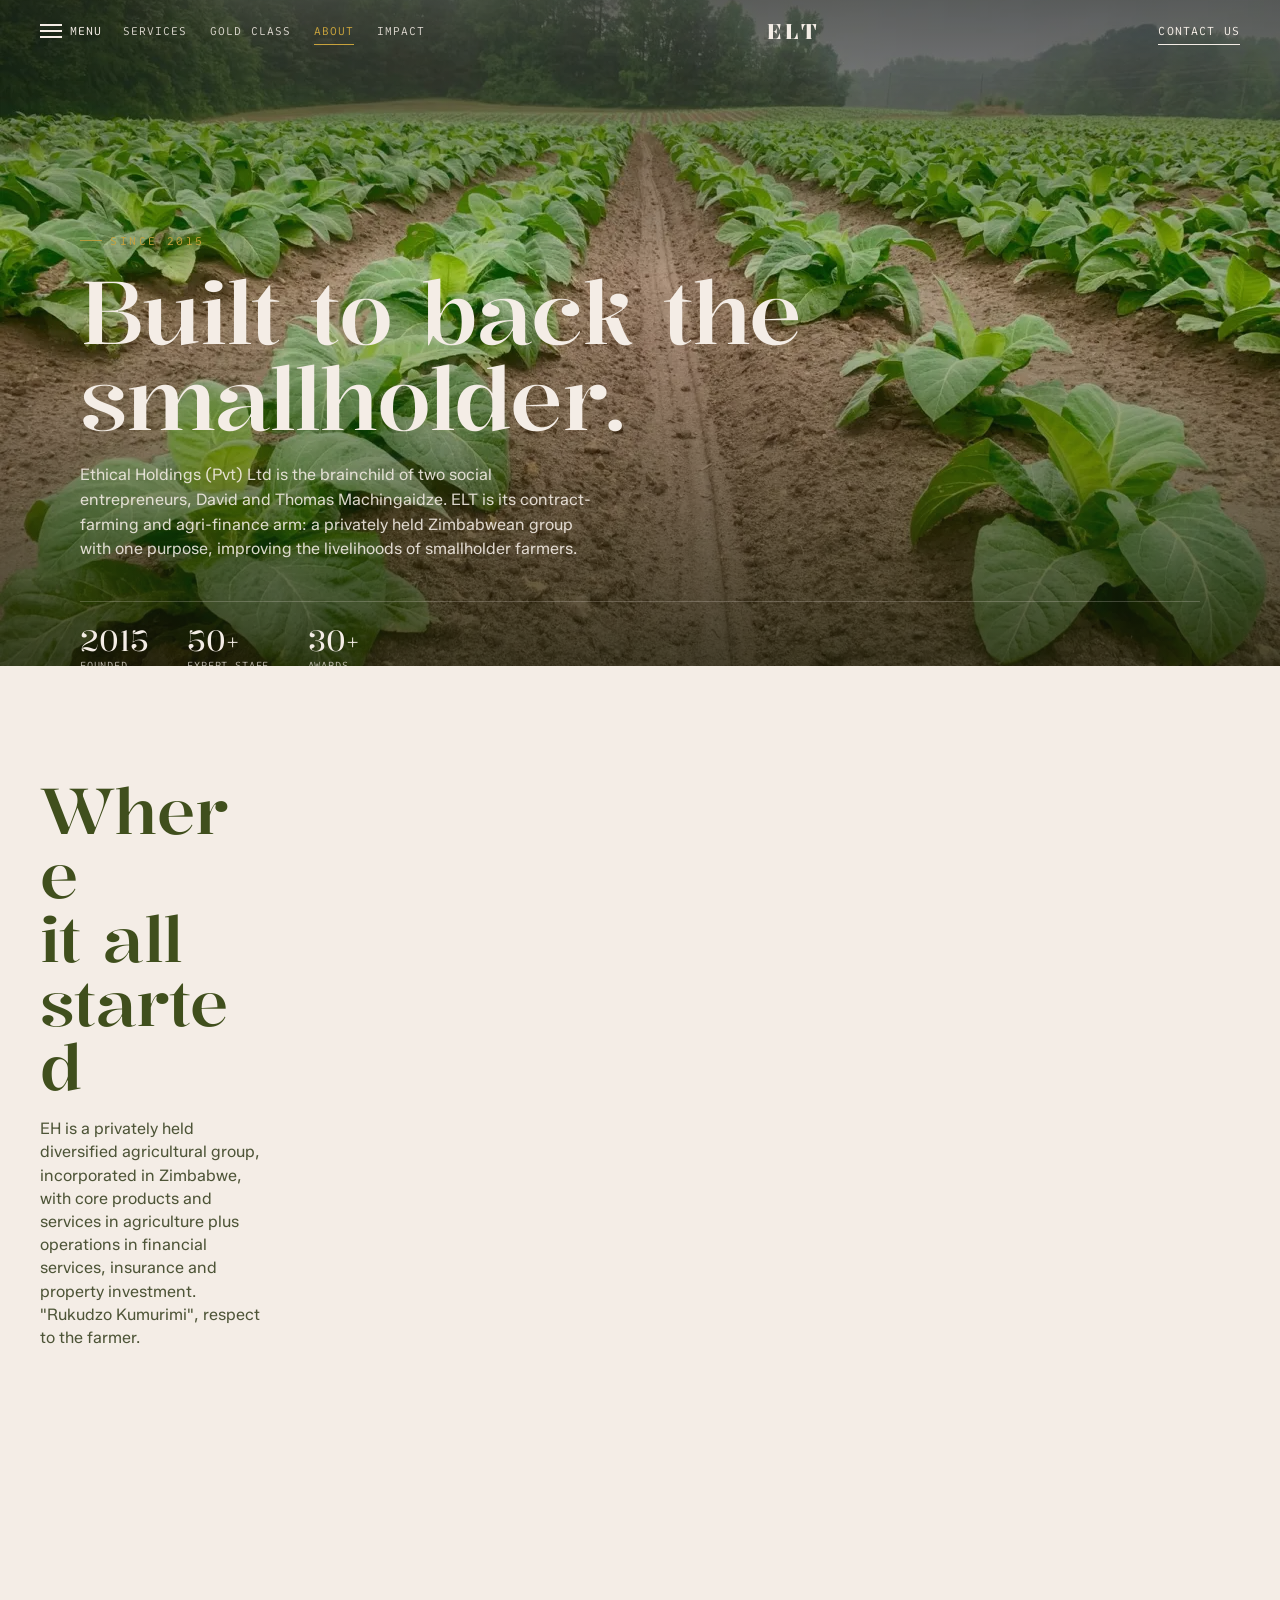
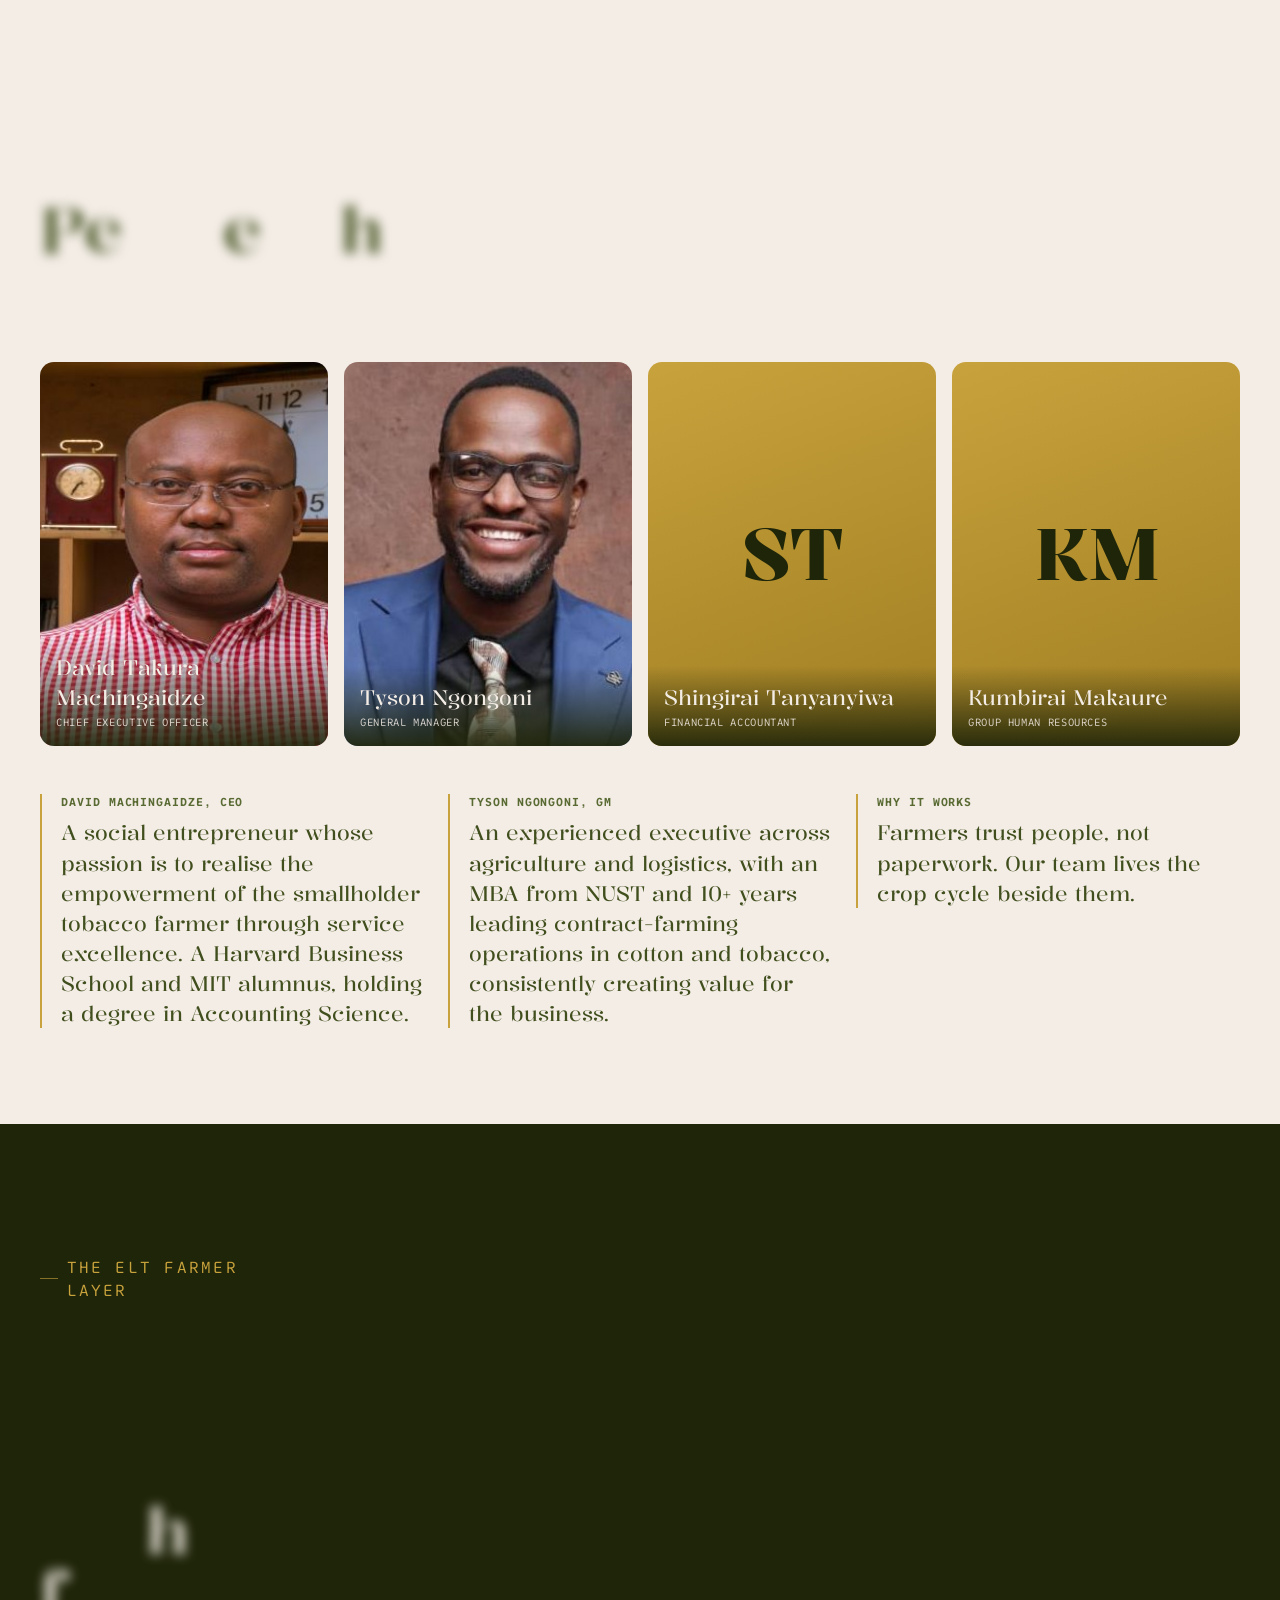
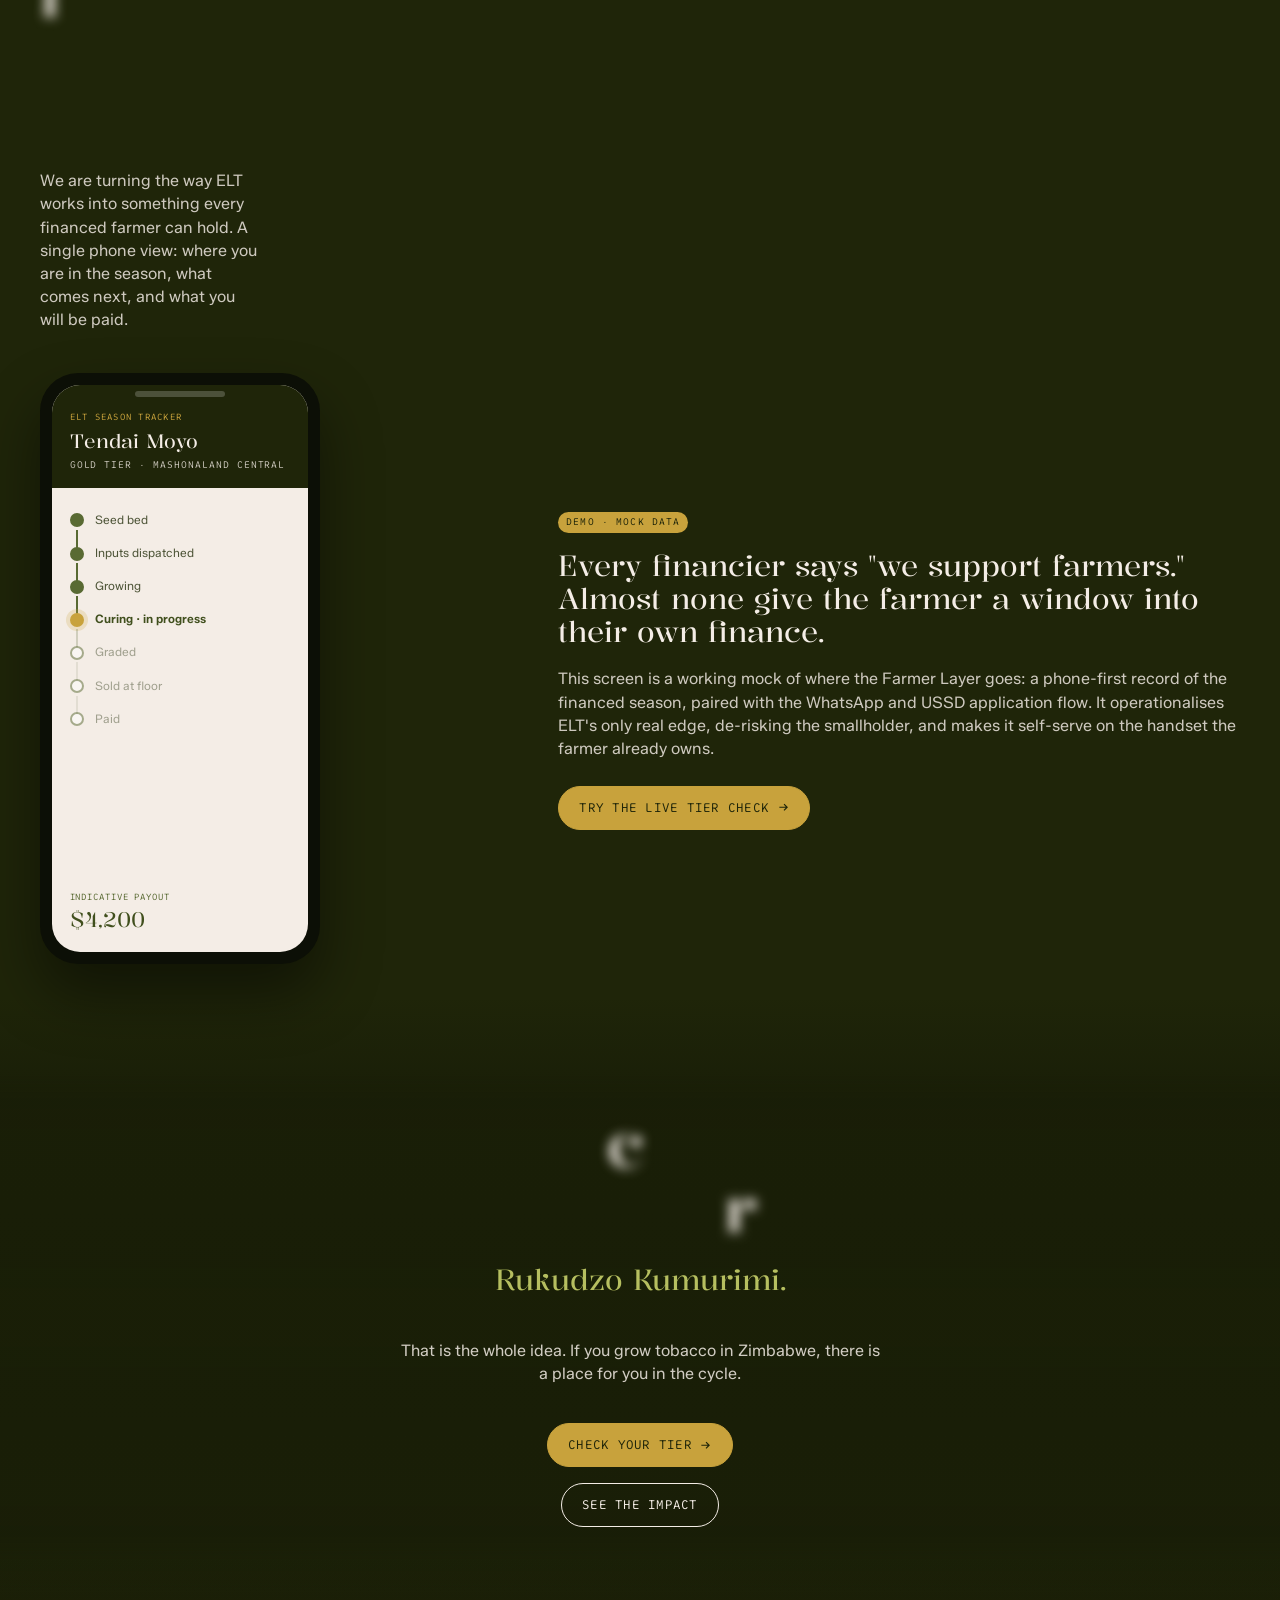
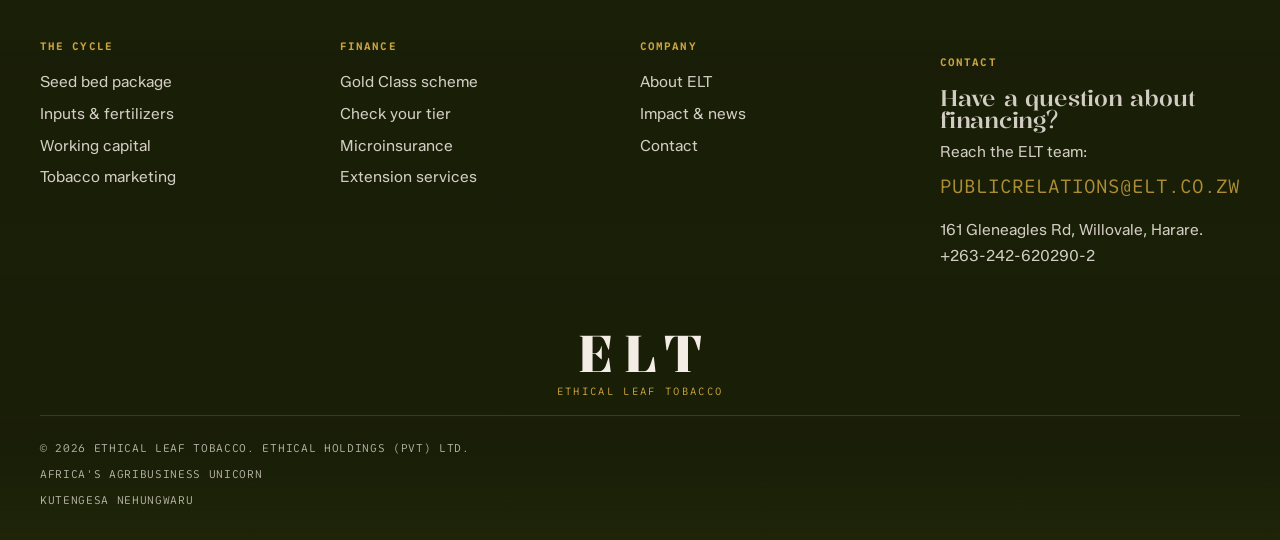
==== about.html @ e2b13eae "ELT site preview (multi-page, Gold Class calculator)" ====
<!DOCTYPE html>
<html lang="en" class="no-js inner-page">
<head>
<meta charset="utf-8">
<meta name="viewport" content="width=device-width, initial-scale=1, viewport-fit=cover">
<title>About | Ethical Leaf Tobacco</title>
<meta name="description" content="Ethical Holdings (Pvt) Ltd was founded in 2015 by David and Thomas Machingaidze to improve the livelihoods of smallholder tobacco farmers. Vision: Africa's agribusiness unicorn.">
<link rel="icon" href="assets/img/elt-favicon.png">
<link rel="preconnect" href="https://fonts.googleapis.com">
<link rel="preconnect" href="https://fonts.gstatic.com" crossorigin>
<link href="https://fonts.googleapis.com/css2?family=Kalnia:wght@300;400;500;600&family=Zalando+Sans:ital,wght@0,300;0,400;0,500;0,600;1,400&family=SUSE+Mono:wght@400;500;600&display=swap" rel="stylesheet">
<link rel="stylesheet" href="assets/lib/splide.min.css">
<link rel="stylesheet" href="styles.css?v=r12">
<script>document.documentElement.classList.remove('no-js');document.documentElement.classList.add('js');</script>
<meta property="og:type" content="website">
<meta property="og:title" content="About | Ethical Leaf Tobacco">
<meta property="og:description" content="Founded 2015 by David and Thomas Machingaidze to improve the livelihoods of smallholder tobacco farmers.">
<meta property="og:url" content="https://elt.co.zw/about.html">
<meta property="og:image" content="https://elt.co.zw/assets/img/hero.jpg">
<meta property="og:site_name" content="Ethical Leaf Tobacco">
<meta name="twitter:card" content="summary_large_image">
<link rel="canonical" href="https://elt.co.zw/about.html">
<script type="application/ld+json">
{"@context":"https://schema.org","@type":"Organization","name":"Ethical Leaf Tobacco","legalName":"Ethical Holdings (Pvt) Ltd","url":"https://elt.co.zw","foundingDate":"2015","slogan":"Kutengesa neHungwaru","description":"Agri-finance and contract farming that finances smallholder tobacco farmers across Zimbabwe from the seed bed to the auction floor.","address":{"@type":"PostalAddress","streetAddress":"161 Gleneagles Rd, Willovale","addressLocality":"Harare","addressCountry":"ZW"},"telephone":"+263-242-620290-2","email":"publicrelations@elt.co.zw","areaServed":"Zimbabwe"}
</script>
</head>
<body>

<div id="ground" aria-hidden="true">
  <div class="ground-fallback"></div>
  <canvas id="hero-gradient"></canvas>
</div>

<div id="preloader" aria-hidden="true">
  <div class="pl-layer l1"></div>
  <div class="pl-layer l2"></div>
  <div class="pl-layer l3"></div>
  <div class="pl-logo" id="pl-logo"></div>
  <div class="pl-bar" id="pl-bar"></div>
</div>

<header class="nav-wrap" id="nav">
  <div class="nav-left">
    <button class="menu-btn" id="menu-open" aria-label="Open menu">
      <span class="bars" aria-hidden="true"><span></span><span></span><span></span></span>
      <span class="text-14-caps">Menu</span>
    </button>
    <nav class="nav-links" aria-label="Primary">
      <a href="services.html">Services</a>
      <a href="gold-class.html">Gold Class</a>
      <a href="about.html">About</a>
      <a href="impact.html">Impact</a>
    </nav>
  </div>
  <a class="wordmark-nav" href="index.html" aria-label="Ethical Leaf Tobacco home">ELT</a>
  <div class="nav-right">
    <a class="contact-wrap" href="contact.html">
      <span class="text-14-caps">Contact us</span>
      <span class="underline"></span>
    </a>
  </div>
</header>

<main id="top">

<!-- HERO VARIANT: dawn field band -->
<section class="page-hero">
  <div class="ph-media">
    <picture>
      <source type="image/webp" srcset="assets/img/webp/field-dawn.webp">
      <img src="assets/img/field-dawn.jpg" alt="A Zimbabwean tobacco field at dawn" loading="eager" decoding="async">
    </picture>
  </div>
  <div class="wrap">
    <p class="ph-eyebrow">Since 2015</p>
    <h1 class="ph-title" text-split>Built to back the smallholder.</h1>
    <p class="ph-sub">Ethical Holdings (Pvt) Ltd is the brainchild of two social entrepreneurs, David and Thomas Machingaidze. ELT is its contract-farming and agri-finance arm: a privately held Zimbabwean group with one purpose, improving the livelihoods of smallholder farmers.</p>
    <div class="ph-rail">
      <div class="ri"><span class="v">2015</span><span class="l">founded</span></div>
      <div class="ri"><span class="v">50+</span><span class="l">expert staff</span></div>
      <div class="ri"><span class="v">30+</span><span class="l">awards</span></div>
    </div>
  </div>
</section>

<!-- VISION / MISSION / VALUES -->
<section class="band band-cream">
  <div class="wrap">
    <div class="band-head">
      <h2 class="display" text-split>Where it all started</h2>
      <p>EH is a privately held diversified agricultural group, incorporated in Zimbabwe, with core products and services in agriculture plus operations in financial services, insurance and property investment. "Rukudzo Kumurimi", respect to the farmer.</p>
    </div>
    <div class="vmv-grid">
      <div class="vmv-card green" data-reveal><h3>Vision</h3><p>To become Africa's agribusiness unicorn.</p></div>
      <div class="vmv-card" data-reveal><h3>Mission</h3><p>With passion, we improve the livelihoods of smallholder farmers.</p></div>
      <div class="vmv-card" data-reveal><h3>The Five E's</h3><div class="es"><span><b>E</b>xcellence</span><span><b>E</b>nterprise</span><span><b>E</b>mpathy</span><span><b>E</b>thical</span><span><b>E</b>ngagement</span></div></div>
    </div>
  </div>
</section>

<!-- TEAM (real, with bios; ST/KM as gold monograms) -->
<section id="s-team" class="band-cream">
  <div class="wrap">
    <h2 class="display" text-split>People who know the leaf</h2>
    <div class="team-grid">
      <div class="team-tile"><img src="assets/team/david.jpg" alt="David Takura Machingaidze"><div class="meta"><div class="nm">David Takura Machingaidze</div><div class="rl">Chief Executive Officer</div></div></div>
      <div class="team-tile"><img src="assets/team/tyson.jpg" alt="Tyson Ngongoni"><div class="meta"><div class="nm">Tyson Ngongoni</div><div class="rl">General Manager</div></div></div>
      <div class="team-tile"><span class="monogram">ST</span><div class="meta"><div class="nm">Shingirai Tanyanyiwa</div><div class="rl">Financial Accountant</div></div></div>
      <div class="team-tile"><span class="monogram">KM</span><div class="meta"><div class="nm">Kumbirai Makaure</div><div class="rl">Group Human Resources</div></div></div>
    </div>
    <div class="team-strip" style="margin-top:3rem">
      <div class="team-why" style="border-left-color:var(--gold)">
        <h4>David Machingaidze, CEO</h4>
        <p>A social entrepreneur whose passion is to realise the empowerment of the smallholder tobacco farmer through service excellence. A Harvard Business School and MIT alumnus, holding a degree in Accounting Science.</p>
      </div>
      <div class="team-why" style="border-left-color:var(--gold)">
        <h4>Tyson Ngongoni, GM</h4>
        <p>An experienced executive across agriculture and logistics, with an MBA from NUST and 10+ years leading contract-farming operations in cotton and tobacco, consistently creating value for the business.</p>
      </div>
      <div class="team-why">
        <h4>Why it works</h4>
        <p>Farmers trust people, not paperwork. Our team lives the crop cycle beside them.</p>
      </div>
    </div>
  </div>
</section>

<!-- THE FARMER LAYER (portal demo mock) -->
<section class="band band-ink">
  <div class="wrap">
    <div class="band-head">
      <p class="eyebrow" style="color:var(--gold)">The ELT Farmer Layer</p>
      <h2 class="display" text-split>The whole cycle, in the farmer's pocket</h2>
      <p>We are turning the way ELT works into something every financed farmer can hold. A single phone view: where you are in the season, what comes next, and what you will be paid.</p>
    </div>
    <div class="portal-demo">
      <div class="phone-frame" aria-hidden="false" role="img" aria-label="ELT season tracker demo: Tendai Moyo, Gold tier, currently at the curing stage, indicative payout $4,200">
        <div class="phone-screen">
          <div class="phone-top">
            <div class="pt-label">ELT Season Tracker</div>
            <div class="pt-name">Tendai Moyo</div>
            <div class="pt-tier">Gold tier &middot; Mashonaland Central</div>
          </div>
          <div class="phone-steps">
            <div class="pstep done"><span class="pdot"></span>Seed bed</div>
            <div class="pstep done"><span class="pdot"></span>Inputs dispatched</div>
            <div class="pstep done"><span class="pdot"></span>Growing</div>
            <div class="pstep now"><span class="pdot"></span>Curing &middot; in progress</div>
            <div class="pstep todo"><span class="pdot"></span>Graded</div>
            <div class="pstep todo"><span class="pdot"></span>Sold at floor</div>
            <div class="pstep todo"><span class="pdot"></span>Paid</div>
          </div>
          <div class="phone-foot">
            <div class="pf-pay">Indicative payout</div>
            <div class="pf-amt">$4,200</div>
          </div>
        </div>
      </div>
      <div class="portal-copy">
        <span class="demo-tag">Demo &middot; mock data</span>
        <p style="font-family:'Kalnia',serif;font-size:var(--t-32);line-height:1.15;color:var(--cream)">Every financier says "we support farmers." Almost none give the farmer a window into their own finance.</p>
        <p style="color:rgba(244,237,230,0.82);margin-top:1.2rem;font-size:var(--t-18)">This screen is a working mock of where the Farmer Layer goes: a phone-first record of the financed season, paired with the WhatsApp and USSD application flow. It operationalises ELT's only real edge, de-risking the smallholder, and makes it self-serve on the handset the farmer already owns.</p>
        <a class="btn btn-gold" href="gold-class.html#calc" style="margin-top:1.6rem"><span class="lbl">Try the live tier check</span>
          <svg class="arrow" viewBox="0 0 16 16" fill="none"><path d="M3 8h10M9 4l4 4-4 4" stroke="currentColor" stroke-width="1.5"/></svg>
        </a>
      </div>
    </div>
  </div>
</section>

<!-- CTA -->
<section id="s-cta" class="band-green">
  <div class="wrap cta-inner">
    <h2 class="display" text-split>Respect to the farmer</h2>
    <p class="cta-lead">Rukudzo Kumurimi.</p>
    <p>That is the whole idea. If you grow tobacco in Zimbabwe, there is a place for you in the cycle.</p>
    <div class="cta-buttons">
      <a class="btn btn-gold" href="gold-class.html#calc"><span class="lbl">Check your tier</span>
        <svg class="arrow" viewBox="0 0 16 16" fill="none"><path d="M3 8h10M9 4l4 4-4 4" stroke="currentColor" stroke-width="1.5"/></svg>
      </a>
      <a class="btn btn-transparent on-dark" href="impact.html"><span class="lbl">See the impact</span></a>
    </div>
  </div>
</section>

</main>

<footer id="s-footer">
  <div class="wrap">
    <div class="footer-cols">
      <div class="footer-col">
        <h5>The cycle</h5>
        <a href="services.html">Seed bed package</a>
        <a href="services.html">Inputs &amp; fertilizers</a>
        <a href="services.html">Working capital</a>
        <a href="services.html">Tobacco marketing</a>
      </div>
      <div class="footer-col">
        <h5>Finance</h5>
        <a href="gold-class.html">Gold Class scheme</a>
        <a href="gold-class.html#calc">Check your tier</a>
        <a href="services.html">Microinsurance</a>
        <a href="services.html">Extension services</a>
      </div>
      <div class="footer-col">
        <h5>Company</h5>
        <a href="about.html">About ELT</a>
        <a href="impact.html">Impact &amp; news</a>
        <a href="contact.html">Contact</a>
      </div>
      <div class="footer-col footer-contact">
        <h5>Contact</h5>
        <p class="fc-q display">Have a question about financing?</p>
        <p>Reach the ELT team:</p>
        <a class="fc-mail" href="mailto:publicrelations@elt.co.zw">PUBLICRELATIONS@ELT.CO.ZW</a>
        <p class="footer-address">161 Gleneagles Rd, Willovale, Harare.<br>+263-242-620290-2</p>
      </div>
    </div>
    <div class="footer-brand">
      <span class="footer-wordmark">
        <span class="fw-mark">ELT</span>
        <span class="fw-name">Ethical Leaf Tobacco</span>
      </span>
    </div>
    <div class="footer-bottom">
      <span>&copy; 2026 Ethical Leaf Tobacco. Ethical Holdings (Pvt) Ltd.</span>
      <span>Africa's agribusiness unicorn</span>
      <span>kutengesa neHungwaru</span>
    </div>
  </div>
</footer>
<nav class="menu-side-bar" id="menu-side-bar" aria-hidden="true">
  <div class="menu-top">
    <a class="wordmark-nav" href="index.html" aria-label="Ethical Leaf Tobacco home">ELT</a>
    <button class="menu-close" id="menu-close"><span>Close</span><span aria-hidden="true">&times;</span></button>
  </div>
  <div class="menu-nav">
    <div class="menu-group">
      <a class="mg-head mg-link" href="services.html">Services <span class="mg-plus mg-arrow" aria-hidden="true">&rarr;</span></a>
    </div>
    <div class="menu-group">
      <a class="mg-head mg-link" href="gold-class.html">Gold Class <span class="mg-plus mg-arrow" aria-hidden="true">&rarr;</span></a>
    </div>
    <div class="menu-group">
      <a class="mg-head mg-link" href="about.html">About <span class="mg-plus mg-arrow" aria-hidden="true">&rarr;</span></a>
    </div>
    <div class="menu-group">
      <a class="mg-head mg-link" href="impact.html">Impact <span class="mg-plus mg-arrow" aria-hidden="true">&rarr;</span></a>
    </div>
    <div class="menu-group">
      <a class="mg-head mg-link" href="contact.html">Contact <span class="mg-plus mg-arrow" aria-hidden="true">&rarr;</span></a>
    </div>
  </div>
  <div class="menu-foot">
    <span class="tagline">kutengesa neHungwaru</span>
    <button class="btn btn-gold" data-apply style="align-self:flex-start"><span class="lbl">partner with us</span></button>
  </div>
</nav>
<div class="apply-form" id="apply-form" aria-hidden="true">
  <div class="apply-panel" data-lenis-prevent>
    <div class="apply-top">
      <div>
        <h3>Apply for ELT Farmer Financing, 2027 Season</h3>
        <p class="apply-intro">Financing for smallholder tobacco growers across Zimbabwe.</p>
      </div>
      <button class="apply-close" id="apply-close" aria-label="Close form">&times;</button>
    </div>
    <form id="elt-form" novalidate>
      <div class="field"><label>Full name</label><input type="text" name="fullname" required></div>
      <div class="field"><label>Farm name</label><input type="text" name="farmname"></div>
      <div class="field"><label>Your phone</label><input type="tel" name="phone" required></div>
      <div class="field"><label>Farm location</label><input type="text" name="location"></div>
      <div class="field"><label>Region</label>
        <select name="region">
          <option>Mashonaland Central</option><option>Mashonaland West</option><option>Mashonaland East</option>
          <option>Manicaland</option><option>Midlands</option><option>Masvingo</option>
          <option>Matabeleland North</option><option>Matabeleland South</option>
          <option>Karoi</option><option>Hurungwe</option><option>Bindura</option><option>Marondera</option><option>Other</option>
        </select>
      </div>
      <div class="field"><label>Tobacco type</label>
        <select name="type"><option>Flue-cured Virginia</option><option>Oriental</option><option>Dark fire-cured</option><option>Mixed / other</option></select>
      </div>
      <div class="field"><label>Grower profile</label>
        <select name="profile"><option>First-season grower</option><option>Commercial estate</option><option>Other</option></select>
      </div>
      <div class="field-row">
        <div class="field"><label>Hectares</label><input type="number" name="hectares" min="0" step="0.5"></div>
        <div class="field"><label>Units</label><select name="units"><option>hectares</option><option>acres</option></select></div>
      </div>
      <div class="field"><label>Timing</label>
        <select name="timing"><option>Spring 2026</option><option>Summer 2026</option><option>Fall 2026</option><option>Winter 2027</option><option>Already growing</option><option>Other timing</option></select>
      </div>
      <div class="field"><label>Current financing arrangement</label>
        <select name="financing"><option>Self-financed</option><option>Contract grower</option><option>Bank / microfinance loan</option><option>Family / informal lending</option><option>No financing in place</option><option>First season</option><option>Other</option></select>
      </div>
      <p class="apply-disclaimer">Submitting this form does not guarantee financing. We review each application to balance regional capacity and grower readiness.</p>
      <button type="submit" class="btn btn-solid apply-submit"><span class="lbl">Submit application</span></button>
      <div class="apply-msg success" id="apply-success">Thank you, your application is in. Our team will be in touch soon.</div>
      <div class="apply-msg error" id="apply-error">Oops, something went wrong while submitting the form.</div>
    </form>
  </div>
</div>

<script src="assets/lib/gsap.min.js"></script>
<script src="assets/lib/ScrollTrigger.min.js"></script>
<script src="assets/lib/SplitText.min.js"></script>
<script src="assets/lib/splide.min.js"></script>
<script src="app.js?v=r12"></script>

</body>
</html>
---- styles.css ----
/* ===================================================================
   ELT - Ethical Leaf Tobacco
   Seed to Auction promo page. Clean-slate build.
   Mobile-first (375px base), desktop is the enhancement.
   =================================================================== */

/* ---------- Tokens ---------- */
:root {
  /* surfaces */
  --cream: #F4EDE6;
  --cream-2: #FFFBF7;
  --cream-3: #FFFEFD;
  --beige: #EDE3D6;

  /* green ink */
  --ink: #404F1D;       /* header DARK state, primary ink */
  --ink-deep: #1F2509;  /* deepest */
  --ink-soft: #4E5538;

  /* leaf/field greens */
  --leaf-1: #7C914C;
  --leaf-2: #7A835F;
  --leaf-3: #596A33;
  --leaf-4: #636F3D;
  --leaf-5: #89964A;
  --leaf-6: #4C5B20;

  /* accent gold */
  --gold: #C8A23C;
  --gold-bright: #FFBC03;

  /* trail gradient (already ELT green) */
  --trail-a: rgb(212,222,114);
  --trail-b: rgb(136,158,57);
  --trail-c: rgb(49,61,26);

  --nav-light: #F4EDE6;
  --nav-dark: #404F1D;

  --maxw: 1440px;
  --gutter: 1.25rem;

  --ease-out: cubic-bezier(0.22, 1, 0.36, 1);

  /* fluid type scale (em-based lifted, capped fluid for mobile-first) */
  --t-160: clamp(3.1rem, 13vw, 7em);
  --t-120: clamp(2.6rem, 10vw, 5.5em);
  --t-90:  clamp(2.2rem, 8vw, 4em);
  --t-71:  clamp(2rem, 7vw, 4em);
  --t-60:  clamp(1.7rem, 6vw, 3em);
  --t-48:  clamp(1.5rem, 5vw, 2.4em);
  --t-45:  clamp(1.35rem, 4.5vw, 1.9em);
  --t-32:  clamp(1.25rem, 3.6vw, 1.8em);
  --t-24:  clamp(1.1rem, 2.6vw, 1.4em);
  --t-22:  clamp(1.05rem, 2.3vw, 1.3em);
  --t-20:  clamp(1rem, 2vw, 1.2em);
  --t-18:  clamp(0.92rem, 1.4vw, 1em);
  --t-16:  clamp(0.9rem, 1.2vw, 1rem);
}

* { box-sizing: border-box; margin: 0; padding: 0; }

/* html + body are transparent so the fixed #ground (z-index:0, first in body)
   shows through the transparent green sections. A deep-ink base on html means
   that if the ground ever fails to paint, green bands fall back to ink, never
   to a flat cream. Cream sections paint their own cream over the ground. */
/* overflow-x: clip (NOT hidden) on html+body. hidden promotes body to a scroll
   container which breaks anchor jumps + scrollIntoView + sticky pinning;
   clip trims the horizontal overflow without that side effect (fixes.json). */
html { -webkit-text-size-adjust: 100%; background: var(--ink-deep); overflow-x: clip; scroll-behavior: smooth; scroll-padding-top: 4.5rem; }

body {
  font-family: "Zalando Sans", "Aeonik", system-ui, -apple-system, sans-serif;
  background: transparent;
  color: var(--ink);
  line-height: 1.45;
  font-size: 16px;
  overflow-x: clip;
  -webkit-font-smoothing: antialiased;
}

/* scroll lock while a modal (menu / apply form) is open */
html.scroll-locked { overflow: hidden; }

img { display: block; max-width: 100%; }
a { color: inherit; text-decoration: none; }
button { font: inherit; cursor: pointer; border: none; background: none; color: inherit; }
ul { list-style: none; }

.display { font-family: "Kalnia", "Aeonik", Georgia, serif; font-weight: 500; line-height: 1.0; letter-spacing: -0.01em; }
.mono { font-family: "SUSE Mono", "SF Mono", ui-monospace, monospace; }

.wrap { width: 100%; max-width: var(--maxw); margin: 0 auto; padding: 0 var(--gutter); }

.caps { text-transform: uppercase; letter-spacing: 0.08em; font-size: var(--t-16); }
.eyebrow {
  font-family: "SUSE Mono", monospace;
  text-transform: uppercase;
  letter-spacing: 0.14em;
  font-size: 0.72rem;
  color: var(--leaf-3);
  display: inline-flex;
  align-items: center;
  gap: 0.55em;
}
.eyebrow::before {
  content: "";
  width: 1.4em; height: 1px; background: currentColor; opacity: 0.6;
}

/* ---------- FOUC guard + reveal failsafe ----------
   Content is VISIBLE AT REST. The [data-reveal] elements get a gentle
   transform-only enhancement that is removed when JS reveals them.
   If JS never runs, a CSS fallback (and .no-js) keeps everything visible. */
[text-split] { will-change: opacity; }

/* ============================================================
   PRELOADER
   ============================================================ */
#preloader {
  position: fixed; inset: 0; z-index: 9999;
  display: grid; place-items: center;
  background: var(--ink-deep);
  transition: opacity 0.7s var(--ease-out);
}
#preloader .pl-layer {
  position: absolute; inset: 0;
  background: var(--ink);
  transform-origin: top;
}
#preloader .pl-layer.l2 { background: var(--leaf-6); }
#preloader .pl-layer.l3 { background: var(--leaf-3); }
#preloader .pl-logo {
  position: relative; z-index: 2;
  width: min(62vw, 320px);
  display: grid; place-items: center;
}
#preloader .pl-logo svg, #preloader .pl-logo img { width: 100%; height: auto; }
/* ELT text wordmark in the preloader (no image, no scrim) */
#preloader .pl-wordmark { display: inline-flex; flex-direction: column; align-items: center; gap: 0.5rem; }
#preloader .pl-wordmark .plw-mark { font-family: "Kalnia", serif; font-weight: 600; font-size: clamp(2.6rem, 11vw, 4.2rem); letter-spacing: 0.22em; color: var(--cream); line-height: 1; padding-left: 0.22em; }
#preloader .pl-wordmark .plw-name { font-family: "SUSE Mono", monospace; text-transform: uppercase; letter-spacing: 0.26em; font-size: 0.7rem; color: var(--gold); }
#preloader .pl-bar {
  position: absolute; left: 0; bottom: 0; height: 2px; width: 0%;
  background: var(--gold); z-index: 3;
}
#preloader.is-done {
  opacity: 0; pointer-events: none;
}

/* ============================================================
   NAV
   ============================================================ */
.nav-wrap {
  position: fixed; top: 0; left: 0; right: 0; z-index: 900;
  display: flex; align-items: center; justify-content: space-between;
  padding: 1rem var(--gutter);
  color: var(--nav-light);
  transition: color 0.4s var(--ease-out);
  mix-blend-mode: normal;
}
.nav-left { display: flex; align-items: center; gap: 0.85rem; }
.menu-btn {
  display: inline-flex; align-items: center; gap: 0.5rem;
  font-family: "SUSE Mono", monospace;
  text-transform: uppercase; letter-spacing: 0.1em; font-size: 0.72rem;
}
.menu-btn .bars { display: inline-flex; flex-direction: column; gap: 4px; }
.menu-btn .bars span { width: 22px; height: 2px; background: currentColor; transition: transform .3s var(--ease-out), opacity .3s; }
/* Brand mark in the nav + menu = a clean ELT TEXT wordmark (no image, no
   shadow). The supplied logo file is a wrong-brand placeholder ("EH / Ethics,
   Impact, Excellence"), so until a real ELT logo lands we set the wordmark in
   type. It inherits the nav colour-flip (cream on dark, ink on light). */
.wordmark-nav {
  position: relative; display: inline-flex; align-items: center; color: inherit;
  font-family: "Kalnia", serif; font-weight: 600; font-size: 1.32rem;
  letter-spacing: 0.16em; padding-left: 0.16em;
}
.nav-right { display: flex; align-items: center; gap: 1rem; }
.contact-wrap { position: relative; }
.contact-wrap .text-14-caps { font-family: "SUSE Mono", monospace; text-transform: uppercase; letter-spacing: 0.1em; font-size: 0.72rem; }
.contact-wrap .underline { display: block; height: 1px; background: currentColor; margin-top: 3px; transform: scaleX(1); transform-origin: left; }

/* ============================================================
   BUTTONS
   ============================================================ */
.btn {
  display: inline-flex; align-items: center; gap: 0.6em;
  font-family: "SUSE Mono", monospace;
  text-transform: uppercase; letter-spacing: 0.1em; font-size: 0.78rem;
  padding: 0.95em 1.6em; border-radius: 999px;
  transition: background .35s var(--ease-out), color .35s var(--ease-out), border-color .35s;
  border: 1px solid currentColor;
}
.btn .arrow { width: 1em; height: 1em; transition: transform .35s var(--ease-out); }
.btn:hover .arrow { transform: translateX(3px); }
.btn-solid { background: var(--ink); color: var(--cream); border-color: var(--ink); }
.btn-solid:hover { background: var(--leaf-6); border-color: var(--leaf-6); }
.btn-gold { background: var(--gold); color: var(--ink-deep); border-color: var(--gold); }
.btn-gold:hover { background: var(--gold-bright); border-color: var(--gold-bright); }
.btn-transparent { background: transparent; color: currentColor; }
.btn-transparent:hover { background: currentColor; }
.btn-transparent:hover .lbl { color: var(--cream); }
.btn-transparent.on-dark:hover .lbl { color: var(--ink); }

/* ============================================================
   SECTION SHELL
   ============================================================ */
section { position: relative; }
.section-pad { padding: 5rem 0; }
.section-pad-lg { padding: 7rem 0; }

/* ============================================================
   SECTION-TO-SECTION OVERLAP (motion.md #7)
   Real z-layer + negative-margin overlap: each banded section slides UP and
   OVER the one before it, so the page reads as one continuous scroll instead
   of stacked blocks. No gradient seams, no extra progress thread; the overlap
   itself is the hinge. The dark scrub-canvas capsule is the signature pull-up.
   Each overlapping section carries its own solid band colour so the slide-over
   reads cleanly. Mobile-safe: small pull values, no pinning side effects.
   ============================================================ */
#s-texts-animation { z-index: 2; margin-top: -3.5rem; }
.capsule          { z-index: 3; margin-top: -4.5rem; }
.value-section    { z-index: 4; margin-top: -3rem; }
#s-numbers        { z-index: 5; margin-top: -3rem; }
#s-carbon         { z-index: 6; margin-top: -3.5rem; }
#animated-line    { z-index: 7; margin-top: -3.5rem; }
#s-trials         { z-index: 8; margin-top: -3.5rem; }
.plant-canvas     { z-index: 9; margin-top: -3.5rem; }
#s-team           { z-index: 10; margin-top: -3.5rem; }
#s-products       { z-index: 11; margin-top: -3.5rem; }
#s-cta            { z-index: 12; margin-top: -3.5rem; }
#s-footer         { z-index: 13; margin-top: -3.5rem; }
/* each band stays opaque to its own colour so the slide-over reads cleanly */
#s-texts-animation, .capsule, .value-section, #s-numbers, #s-carbon,
#animated-line, #s-trials, .plant-canvas, #s-team, #s-products, #s-cta, #s-footer { isolation: isolate; }
@media (min-width: 768px) {
  #s-texts-animation { margin-top: -5rem; }
  .capsule { margin-top: -7rem; }
  .value-section, #s-numbers, #s-carbon, #animated-line, #s-trials,
  .plant-canvas, #s-team, #s-products, #s-cta, #s-footer { margin-top: -5rem; }
}

/* ============================================================
   1. HERO + trail (wrap-around composition)
   Mobile-first: a clean stacked order (eyebrow, title, leaf, sub,
   desc, CTA). Desktop wraps the copy into the corners around a
   floating cured-leaf focal piece dead-center.
   ============================================================ */
/* ============================================================
   CONTINUOUS ANIMATED GREEN GROUND (one fixed layer behind everything)
   ============================================================ */
#ground {
  position: fixed; inset: 0; z-index: 0; pointer-events: none;
  overflow: hidden;
}
/* page content rides ABOVE the ground; cream sections cover it, green sections
   are transparent and reveal it. */
#preloader, main, footer, .menu-side-bar, .apply-form { position: relative; z-index: 1; }
/* nav stays FIXED (the later relative rule above must not capture it, or the
   header drops into flow and scrolls away). */
.nav-wrap { position: fixed; z-index: 900; }
#preloader { z-index: 9999; }
.menu-side-bar { z-index: 1000; }
.apply-form { z-index: 1100; }
/* static fallback ground: warm gold -> deep-green wash, used until/if the
   shader paints (or when WebGL2 is unavailable / reduced motion). It stays
   visible under the live canvas so there is never a flat black flash. */
#ground .ground-fallback {
  position: absolute; inset: 0;
  background:
    radial-gradient(120% 80% at 28% 14%, rgba(200,162,60,0.34) 0%, transparent 50%),
    radial-gradient(120% 90% at 82% 62%, rgba(124,145,76,0.32) 0%, transparent 55%),
    linear-gradient(165deg, #2c360f 0%, var(--ink-deep) 62%, #181d06 100%);
}
/* the animated gradient ground; fades in once the shader is live */
#hero-gradient {
  position: absolute; inset: 0; display: block;
  width: 100%; height: 100%; pointer-events: none;
  opacity: 0; transition: opacity 0.9s var(--ease-out);
}
#hero-gradient.is-live { opacity: 1; }

/* The hero is STICKY-PINNED at the top (height = exactly one viewport, z-index
   below the next section). It holds in place while the opaque cream section
   below rises up and DEALS OVER it from the bottom edge, the way the reference
   hands the hero off. app.js hides it once it is fully covered so it never
   bleeds through the transparent green bands further down. */
#trail-section {
  position: sticky; top: 0;
  height: 100svh;
  z-index: 1;
  display: flex; flex-direction: column;
  background: transparent;   /* the fixed #ground shows through */
  color: var(--cream);
  overflow: hidden;
  transition: opacity 0.25s linear;
}
#trail-section.is-covered { opacity: 0; visibility: hidden; }
/* scrim so the floating leaf and corner text stay legible over the live ground.
   Sits above the gradient, below the composition. */
#trail-section::after {
  content: ""; position: absolute; inset: 0; z-index: 1; pointer-events: none;
  background:
    radial-gradient(125% 85% at 50% 44%, rgba(31,37,9,0.04) 0%, rgba(31,37,9,0.50) 62%, rgba(20,24,6,0.82) 100%),
    linear-gradient(180deg, rgba(20,24,6,0.55) 0%, rgba(31,37,9,0.12) 36%, rgba(20,24,6,0.78) 100%);
}
#trail-canvas {
  position: absolute; inset: 0; z-index: 2; pointer-events: none;
  display: none; /* desktop-only, enabled by JS */
}

/* ---- shared text styles ---- */
/* hero brand mark: a clean mono eyebrow (no image, no shadow). Replaces the
   wrong-brand EH placeholder; sits above the headline. */
.hero-eyebrow {
  font-family: "SUSE Mono", monospace; text-transform: uppercase;
  letter-spacing: 0.26em; font-size: 0.72rem;
  color: var(--gold); margin-bottom: 1.4rem;
  display: inline-flex; align-items: center; gap: 0.7em;
}
.hero-eyebrow::before {
  content: ""; width: 2em; height: 1px; background: var(--gold); opacity: 0.8;
}
.hero-title {
  font-family: "Kalnia", serif; font-weight: 500;
  font-size: var(--t-120); line-height: 0.92; letter-spacing: -0.02em;
}
.hero-kicker {
  font-family: "SUSE Mono", monospace; text-transform: uppercase;
  letter-spacing: 0.12em; font-size: 0.72rem; line-height: 1.7;
  color: var(--cream); opacity: 0.72;
}
.hero-sub {
  font-family: "Kalnia", serif; font-weight: 300;
  font-size: var(--t-24); line-height: 1.18; color: var(--cream); opacity: 0.95;
}
.hero-desc {
  font-size: var(--t-16); line-height: 1.6; color: var(--cream); opacity: 0.76;
  max-width: 42ch; margin-top: 0.9rem;
}
.hero-shona {
  font-family: "SUSE Mono", monospace; text-transform: uppercase;
  letter-spacing: 0.1em; font-size: 0.68rem; color: var(--gold);
  line-height: 1.6;
}
.hero-shona span { display: block; color: var(--cream); opacity: 0.55; letter-spacing: 0.14em; }
.divider-hero-line { width: 100%; height: 1px; background: rgba(244,237,230,0.18); }

/* ---- MOBILE stacked layout (base) ---- */
.hero-comp {
  position: relative; z-index: 3;
  display: flex; flex-direction: column;
  padding: 6.5rem var(--gutter) 3.5rem;
  min-height: 100svh;
}
.hero-top { order: 1; }
.hero-top-right { display: none; }      /* kicker hidden on mobile to keep it clean */
.hero-comp .divider-hero-line { order: 3; margin: 1.6rem 0 1.4rem; }
.hero-bottom-left { order: 4; }
.hero-bottom-right { order: 5; margin-top: 1.6rem; display: flex; flex-direction: column; gap: 1.1rem; align-items: flex-start; }

/* the cured golden leaf is GROUNDED on the bottom edge of the hero (stem flush
   to the base), rising up the centre. Absolute + out of flow so the corner copy
   reads above it; a warm glow seats it on the animated ground. Mobile base. */
.hero-leaf {
  position: absolute; left: 50%; bottom: 0; transform: translateX(-50%);
  z-index: 2; pointer-events: none;
  width: min(62vw, 260px); height: min(39svh, 340px);
  display: grid; place-items: end center;
}
.hero-leaf-glow {
  position: absolute; inset: -6% -24% -8%;
  background: radial-gradient(56% 58% at 50% 62%, rgba(255,198,84,0.46), rgba(200,162,60,0.18) 50%, transparent 74%);
  filter: blur(14px); z-index: 0;
}
.hero-leaf-frame {
  position: relative; z-index: 1; width: 100%; height: 100%;
  display: grid; place-items: end center;
}
.hero-leaf-frame img {
  width: 100%; height: 100%; object-fit: contain; object-position: bottom center;
  filter: drop-shadow(0 28px 40px rgba(0,0,0,0.55)) drop-shadow(0 0 34px rgba(255,198,84,0.30));
}

.hero-bottom-text {
  position: absolute; left: 0; right: 0; bottom: 1.1rem; z-index: 3;
  text-align: center;
  font-family: "SUSE Mono", monospace; text-transform: uppercase;
  letter-spacing: 0.14em; font-size: 0.6rem; opacity: 0.55;
  padding: 0 var(--gutter);
}

/* ============================================================
   2. TEXTS-ANIMATION (problem)
   ============================================================ */
/* opaque cream + at least one viewport tall, content centred, so it fully
   covers the pinned hero as it deals over it (the cover-reveal handoff). */
#s-texts-animation { background: var(--cream); color: var(--ink); padding: 6rem 0; min-height: 100svh; display: flex; align-items: center; }
.texts-animation { max-width: 24ch; }
.texts-animation .line { font-family: "Kalnia", serif; font-size: var(--t-60); line-height: 1.04; font-weight: 400; }
.texts-animation .line + .line { margin-top: 0.15em; }
.texts-animation .line.muted { color: var(--leaf-2); }
.transition-line { height: 1px; background: var(--ink); opacity: 0.18; margin: 2.4rem 0; transform-origin: left; transform: scaleX(0.3); transition: transform 1s var(--ease-out), opacity .6s; }
.transition-line.active { transform: scaleX(1); opacity: 0.4; }
.texts-body { max-width: 52ch; margin-top: 2rem; font-size: var(--t-18); color: var(--ink-soft); }
.texts-stat { margin-top: 2.2rem; font-family: "SUSE Mono", monospace; color: var(--leaf-3); text-transform: uppercase; letter-spacing: 0.06em; font-size: var(--t-16); }
.texts-question { margin-top: 3rem; font-family: "Kalnia", serif; font-size: var(--t-32); color: var(--ink); max-width: 24ch; }

/* ============================================================
   3. CAPSULE / scroll-canvas
   ============================================================ */
/* tall scroll-scrub track: the sticky inner pins full-viewport while the scroll
   drives the farmer-field frame sequence. Edges fade to transparent so it
   dissolves into the neighbouring shader-ground bands (B07). */
.capsule { position: relative; height: 250vh; background: linear-gradient(180deg, transparent 0%, var(--ink-deep) 5%, var(--ink-deep) 95%, transparent 100%); }
.capsule .sticky {
  position: sticky; top: 0; height: 100svh; overflow: hidden;
  display: grid; place-items: center;
}
#scroll-canvas {
  position: absolute; inset: 0; width: 100%; height: 100%; z-index: 0;
  opacity: 0; transition: opacity 0.6s var(--ease-out);
}
.capsule .sticky::after {
  content: ""; position: absolute; inset: 0; z-index: 1;
  background: linear-gradient(180deg, rgba(31,37,9,0.5) 0%, rgba(31,37,9,0.1) 35%, rgba(31,37,9,0.75) 100%);
  pointer-events: none;
}
.capsule .fallback-frame { position: absolute; inset: 0; z-index: 0; background-size: cover; background-position: center; }
/* VEO atmospheric clip slot (wired for next round; covers the still when live) */
.capsule .meet-video { position: absolute; inset: 0; z-index: 0; width: 100%; height: 100%; object-fit: cover; opacity: 0; transition: opacity 0.8s var(--ease-out); }
.capsule .meet-video.is-live { opacity: 1; }
.capsule-content { position: relative; z-index: 2; color: var(--cream); text-align: center; max-width: 40ch; padding: 0 var(--gutter); }
.capsule-content .eyebrow { color: var(--trail-a); justify-content: center; }
.capsule-content h2 { font-family: "Kalnia", serif; font-size: var(--t-90); line-height: 1.0; margin: 1rem 0; }
.capsule-content p { font-size: var(--t-18); opacity: 0.85; margin-bottom: 1.8rem; }
/* GREEN BANDS: transparent so the one fixed animated ground shows through as a
   continuous living surface. A soft ink scrim keeps copy legible over it. */
.value-section, #s-numbers, #animated-line, #s-cta, #s-footer { background: transparent; }
/* scrims fade to transparent at top+bottom so two overlapping sections never
   stack into a doubled-dark band (B08); the legible core stays ~0.5 in the
   middle where the content sits. */
.value-section::before, #s-numbers::before, #animated-line::before, #s-cta::before, #s-footer::before {
  content: ""; position: absolute; inset: 0; z-index: 0; pointer-events: none;
  background: linear-gradient(180deg, rgba(20,24,6,0) 0%, rgba(20,24,6,0.52) 16%, rgba(20,24,6,0.48) 50%, rgba(20,24,6,0.52) 84%, rgba(20,24,6,0) 100%);
}
.value-section > .wrap, #s-numbers > .wrap, #animated-line > .wrap,
#s-cta > .wrap, #s-footer > .wrap { position: relative; z-index: 1; }

.value-section { color: var(--cream); padding: 5rem 0 6rem; position: relative; }
.value-eyebrow { color: var(--gold); margin-bottom: 1.8rem; }
/* Feature Flipper (catalog #113): image-led value panels. Mobile = stacked and
   fully open. Desktop = horizontal accordion; click a panel to expand it
   (flex-grow tween, 0.8s), siblings collapse and hide their description, which
   fades in (1s spring) on the active panel. The structural tween and the
   content reveal run in parallel and land at different moments. */
.flipper { display: flex; flex-direction: column; gap: 0.8rem; width: 100%; }
.flip-card {
  position: relative; overflow: hidden; border-radius: 18px; cursor: pointer;
  min-height: 104px; padding: 1.25rem;
  display: flex; flex-direction: column; justify-content: space-between;
  color: var(--cream);
  transition: min-height .55s var(--ease-out);
}
/* mobile: tap a panel to expand it (others collapse) — a vertical accordion */
.flip-card.is-active { min-height: 282px; }
.flip-card .fc-img {
  position: absolute; inset: 0; z-index: 0;
  background-image: var(--img); background-size: cover; background-position: center;
  filter: brightness(0.7);
  transition: filter .8s cubic-bezier(0.44,0,0.56,1), transform .8s cubic-bezier(0.44,0,0.56,1);
}
.flip-card .fc-dim {
  position: absolute; inset: 0; z-index: 1; pointer-events: none;
  background: linear-gradient(180deg, rgba(20,24,6,0.12) 0%, rgba(20,24,6,0.80) 100%);
}
.flip-card .fc-top { position: relative; z-index: 2; display: flex; align-items: center; justify-content: space-between; }
.fc-tag {
  display: inline-flex; align-items: center; gap: 0.5em;
  padding: 0.5em 0.85em; border-radius: 999px;
  backdrop-filter: blur(6px); -webkit-backdrop-filter: blur(6px);
  background: rgba(255,255,255,0.15); border: 1px solid rgba(255,255,255,0.22);
  font-family: "SUSE Mono", monospace; text-transform: uppercase; letter-spacing: 0.1em; font-size: 0.64rem;
  color: var(--cream); white-space: nowrap;
}
.fc-tag svg { width: 15px; height: 15px; flex: none; }
.fc-btn {
  display: grid; place-items: center; width: 38px; height: 38px; border-radius: 999px;
  backdrop-filter: blur(6px); -webkit-backdrop-filter: blur(6px);
  background: rgba(255,255,255,0.15); border: 1px solid rgba(255,255,255,0.22);
  color: var(--cream); flex: none; transition: border-radius .5s var(--ease-out), background .3s;
}
.fc-btn:hover { background: rgba(255,255,255,0.28); border-radius: 12px; }
.fc-arrow { width: 14px; height: 14px; transition: transform .8s cubic-bezier(0.34,1.26,0.64,1); }
.flip-card.is-active .fc-arrow { transform: rotate(90deg); }
.fc-text { position: relative; z-index: 2; }
.fc-stage { font-family: "SUSE Mono", monospace; font-size: 0.62rem; letter-spacing: 0.18em; color: var(--gold); text-transform: uppercase; display: block; margin-bottom: 0.5rem; }
.flip-card:not(.is-active) .fc-stage { display: none; }
.fc-title { font-family: "Kalnia", serif; font-weight: 500; font-size: 1.5rem; line-height: 1.06; color: var(--cream); margin: 0; }
.flip-card:not(.is-active) .fc-title { font-size: 1.3rem; }
.fc-desc { font-size: 0.92rem; line-height: 1.5; color: rgba(244,237,230,0.86); max-width: 42ch; margin: 0; max-height: 0; opacity: 0; overflow: hidden; transition: max-height .55s var(--ease-out), opacity .45s; }
.flip-card.is-active .fc-desc { max-height: 150px; opacity: 1; margin-top: 0.7rem; }

@media (min-width: 768px) {
  .flipper { flex-direction: row; gap: 0.85rem; height: 460px; align-items: stretch; }
  .flip-card {
    flex: 1 1 0; min-width: 0; min-height: 0; height: 100%; border-radius: 24px; padding: 1.9rem;
    transition: flex-grow .8s cubic-bezier(0.44,0,0.56,1);
  }
  .flip-card.is-active { flex-grow: 2.6; min-height: 0; }
  .flip-card.is-active .fc-img { filter: brightness(0.82); }
  /* desktop: height is driven by flex; desc reveals via opacity, not height clip */
  .flip-card .fc-desc { max-height: none; overflow: visible; opacity: 0; margin-top: 0.7rem; transition: opacity 1s cubic-bezier(0.34,1.26,0.64,1); }
  .flip-card.is-active .fc-desc { max-height: none; opacity: 1; }
}

/* ============================================================
   4. NUMBERS
   ============================================================ */
#s-numbers { color: var(--cream); padding: 6rem 0; position: relative; }
.numbers-lead { font-family: "Kalnia", serif; font-size: var(--t-120); line-height: 0.95; }
.numbers-lead small { font-size: 0.42em; vertical-align: top; }
.numbers-sub { font-size: var(--t-20); opacity: 0.82; max-width: 30ch; margin-top: 0.8rem; }
.numbers-tag { font-family: "SUSE Mono", monospace; text-transform: uppercase; letter-spacing: 0.08em; color: var(--gold); margin-top: 2rem; font-size: var(--t-16); }
.numbers-grid { display: grid; grid-template-columns: repeat(2, 1fr); gap: 1.2rem 1rem; margin-top: 3rem; border-top: 1px solid rgba(244,237,230,0.2); padding-top: 2rem; }
.numbers-grid .stat .v { font-family: "Kalnia", serif; font-size: var(--t-60); line-height: 1; }
.numbers-grid .stat .l { font-family: "SUSE Mono", monospace; font-size: 0.7rem; text-transform: uppercase; letter-spacing: 0.06em; opacity: 0.7; margin-top: 0.4rem; }
.numbers-foot { margin-top: 2.4rem; font-size: 0.8rem; opacity: 0.55; max-width: 56ch; }

/* ============================================================
   5. CARBON-COST (curing quality)
   ============================================================ */
#s-carbon { background: var(--cream); color: var(--ink); padding: 6rem 0; }
.carbon-grid { display: grid; gap: 2rem; }
.carbon-text h2 { font-family: "Kalnia", serif; font-size: var(--t-71); line-height: 1.0; }
.carbon-text p { font-size: var(--t-18); color: var(--ink-soft); margin: 1.5rem 0 2rem; max-width: 50ch; }
.carbon-media { position: relative; border-radius: 16px; overflow: hidden; aspect-ratio: 4/3; }
.carbon-media img { width: 100%; height: 100%; object-fit: cover; }

/* ============================================================
   6. ANIMATED-LINE (handoff)
   ============================================================ */
#animated-line { color: var(--cream); padding: 7rem 0; overflow: hidden; position: relative; }
.animated-headline { font-family: "Kalnia", serif; font-size: var(--t-90); line-height: 1.0; max-width: 18ch; }
.animated-points { display: grid; gap: 1.6rem; margin-top: 3rem; }
.animated-point { border-top: 1px solid rgba(244,237,230,0.22); padding-top: 1.1rem; }
.animated-point h4 { font-family: "Kalnia", serif; font-size: var(--t-24); font-weight: 500; }
.animated-point p { font-size: var(--t-16); opacity: 0.78; margin-top: 0.5rem; max-width: 46ch; }
.animated-point .pn { font-family: "SUSE Mono", monospace; font-size: 0.7rem; color: var(--gold); letter-spacing: 0.1em; }

/* ============================================================
   7. FIELD-TRIALS (regions map)
   ============================================================ */
#s-trials { background: var(--cream-2); color: var(--ink); padding: 6rem 0; }
.trials-head h2 { font-family: "Kalnia", serif; font-size: var(--t-71); line-height: 1.0; max-width: 16ch; }
.trials-head p { font-size: var(--t-18); color: var(--ink-soft); margin-top: 1.2rem; max-width: 52ch; }
.map-wrap { position: relative; margin-top: 2.5rem; border-radius: 16px; overflow: hidden; background: #e7ddcd; }
.map-wrap svg { width: 100%; height: auto; display: block; }
.region-pin {
  position: absolute; transform: translate(-50%, -50%);
  display: flex; flex-direction: column; align-items: center; cursor: pointer;
  z-index: 2;
}
.region-pin .dot { width: 12px; height: 12px; border-radius: 50%; background: var(--leaf-3); border: 2px solid var(--cream); box-shadow: 0 0 0 0 rgba(89,106,51,0.5); }
.region-pin.active .dot, .region-pin:focus-visible .dot { box-shadow: 0 0 0 6px rgba(89,106,51,0.25); }
.region-pin .label {
  position: absolute; bottom: calc(100% + 8px); left: 50%; transform: translateX(-50%);
  background: var(--ink); color: var(--cream); padding: 0.5em 0.8em; border-radius: 8px;
  white-space: nowrap; font-size: 0.7rem; opacity: 0; pointer-events: none; transition: opacity .25s;
  font-family: "SUSE Mono", monospace; letter-spacing: 0.04em;
}
.region-pin .label b { display: block; font-family: "Kalnia", serif; font-size: 0.85rem; letter-spacing: 0; }
.region-pin.active .label { opacity: 1; }
/* mobile info panel (tap-to-expand) */
.region-list { margin-top: 1.5rem; display: grid; gap: 0; border-top: 1px solid rgba(64,79,29,0.18); }
.region-item { border-bottom: 1px solid rgba(64,79,29,0.18); }
.region-item button { width: 100%; display: flex; justify-content: space-between; align-items: center; padding: 1rem 0.2rem; text-align: left; gap: 1rem; }
.region-item .ri-name { font-family: "Kalnia", serif; font-size: var(--t-22); }
.region-item .ri-toggle { font-family: "SUSE Mono", monospace; font-size: 1.2rem; transition: transform .3s; }
.region-item.open .ri-toggle { transform: rotate(45deg); }
.region-item .ri-body { max-height: 0; overflow: hidden; transition: max-height .4s var(--ease-out); }
.region-item.open .ri-body { max-height: 120px; }
.region-item .ri-body p { padding: 0 0.2rem 1rem; font-size: var(--t-16); color: var(--ink-soft); }
.team-strip { margin-top: 3rem; display: grid; gap: 1.5rem; }
.team-lead { display: flex; gap: 1rem; align-items: flex-start; }
.team-lead img { width: 64px; height: 64px; border-radius: 50%; object-fit: cover; flex: none; }
.team-lead .tl-name { font-family: "Kalnia", serif; font-size: var(--t-22); }
.team-lead .tl-role { font-family: "SUSE Mono", monospace; font-size: 0.72rem; text-transform: uppercase; letter-spacing: 0.06em; color: var(--leaf-3); margin: 0.2rem 0; }
.team-lead .tl-note { font-size: var(--t-16); color: var(--ink-soft); }
.team-why { border-left: 2px solid var(--gold); padding-left: 1.2rem; }
.team-why h4 { font-family: "SUSE Mono", monospace; text-transform: uppercase; letter-spacing: 0.08em; font-size: 0.72rem; color: var(--leaf-3); }
.team-why p { font-family: "Kalnia", serif; font-size: var(--t-22); margin-top: 0.4rem; }

/* ============================================================
   8. PLANT-CANVAS (click-to-grow)
   ============================================================ */
/* solid dark block: both neighbours (#s-trials, #s-team) are cream, so this is
   an isolated dark section, not part of the continuous ground. A clean ink fill
   slides over the cream via the overlap; no faded edges (which would reveal a
   muddy green sliver of the animated ground against the cream). */
.plant-canvas { background: var(--ink-deep); color: var(--cream); padding: 5rem 0; overflow: hidden; }
.plant-inner { display: grid; gap: 2rem; }
.plant-stage { position: relative; aspect-ratio: 3/4; max-height: 70svh; border-radius: 16px; overflow: hidden; background: #11150a; }
#plant-canvas { position: absolute; inset: 0; width: 100%; height: 100%; }
.plant-stage .fallback-frame { position: absolute; inset: 0; background-size: cover; background-position: center; }
.plant-copy .eyebrow { color: var(--trail-a); }
#soon-heading { font-family: "Kalnia", serif; font-size: var(--t-71); line-height: 1.0; margin: 1rem 0; }
#soon-description { font-size: var(--t-18); opacity: 0.85; max-width: 42ch; margin-bottom: 2rem; }
.grow-controls { display: flex; align-items: center; gap: 1.2rem; }
#grow-button { display: inline-flex; align-items: center; gap: 0.7em; padding: 1em 1.8em; border-radius: 999px; background: var(--gold); color: var(--ink-deep); font-family: "SUSE Mono", monospace; text-transform: uppercase; letter-spacing: 0.1em; font-size: 0.78rem; transition: opacity .3s, background .3s; white-space: nowrap; }
#grow-button:hover { background: var(--gold-bright); }
#grow-button.is-disabled { opacity: 0.1; pointer-events: none; }
.grow-progress { width: 2px; height: 3.4em; background: rgba(244,237,230,0.2); position: relative; border-radius: 2px; overflow: hidden; }
.grow-progress .drop-icon-hide-box { position: absolute; top: 0; left: 0; width: 100%; height: 1.7em; background: var(--cream); transition: height .3s var(--ease-out); }

/* ============================================================
   TEAM section
   ============================================================ */
#s-team { background: var(--cream); color: var(--ink); padding: 6rem 0; }
#s-team h2 { font-family: "Kalnia", serif; font-size: var(--t-71); line-height: 1.0; max-width: 14ch; }
.team-grid { display: grid; grid-template-columns: repeat(2, 1fr); gap: 1rem; margin-top: 2.5rem; }
.team-tile { border-radius: 14px; overflow: hidden; aspect-ratio: 3/4; position: relative; background: linear-gradient(160deg, var(--gold) 0%, #a07e22 100%); }
.team-tile img { width: 100%; height: 100%; object-fit: cover; }
.team-tile .monogram { position: absolute; inset: 0; display: grid; place-items: center; font-family: "Kalnia", serif; font-size: clamp(2.4rem, 12vw, 4.5rem); color: var(--ink-deep); font-weight: 600; }
.team-tile .meta { position: absolute; left: 0; right: 0; bottom: 0; padding: 1rem; background: linear-gradient(0deg, rgba(31,37,9,0.92) 0%, rgba(31,37,9,0) 100%); color: var(--cream); }
.team-tile .meta .nm { font-family: "Kalnia", serif; font-size: var(--t-22); }
.team-tile .meta .rl { font-family: "SUSE Mono", monospace; font-size: 0.66rem; text-transform: uppercase; letter-spacing: 0.06em; opacity: 0.85; margin-top: 0.2rem; }

/* ============================================================
   9. PRODUCTS (Splide)
   ============================================================ */
#s-products { background: var(--beige); color: var(--ink); padding: 6rem 0; overflow: hidden; }
.products-head { display: grid; gap: 1rem; margin-bottom: 2.5rem; }
.products-head h2 { font-family: "Kalnia", serif; font-size: var(--t-71); line-height: 1.0; max-width: 16ch; }
.products-head p { font-size: var(--t-18); color: var(--ink-soft); max-width: 52ch; }
/* loading guard */
.splide__track[aria-busy="true"] .splide__list { visibility: hidden; }
.splide--products { visibility: visible; }
.splide__list { display: flex; }
.product-card {
  background: var(--cream-2); border-radius: 16px; padding: 1.8rem;
  min-height: 24rem; display: flex; flex-direction: column; justify-content: space-between;
  width: 78vw; max-width: 360px;
}
.product-card.intro { background: var(--ink); color: var(--cream); }
.product-card .pc-top { display: flex; flex-direction: column; gap: 1rem; }
.product-card .icon-mask {
  width: 48px; height: 48px; border-radius: 12px; position: relative; overflow: hidden;
  background: rgba(64,79,29,0.08); display: grid; place-items: center;
  --cursor-x: 50%; --cursor-y: 50%; --glow-opacity: 0;
}
.product-card.intro .icon-mask { background: rgba(244,237,230,0.1); }
.product-card .icon-mask::before {
  content: ""; position: absolute; inset: -50%;
  background: radial-gradient(circle at var(--cursor-x) var(--cursor-y), var(--gold-bright), transparent 60%);
  filter: blur(18px); opacity: var(--glow-opacity); transition: opacity .4s; pointer-events: none;
}
.product-card .icon-mask svg, .product-card .icon-mask span { position: relative; z-index: 1; }
.product-card .icon-mask svg { width: 24px; height: 24px; color: var(--leaf-3); }
.product-card.intro .icon-mask svg { color: var(--gold); }
.product-card .icon-mask span { font-family: "SUSE Mono", monospace; font-weight: 700; color: var(--leaf-3); }
.product-card.intro .icon-mask span { color: var(--gold); }
.product-card .stage-no { font-family: "SUSE Mono", monospace; font-size: 0.72rem; letter-spacing: 0.12em; color: var(--leaf-3); text-transform: uppercase; }
.product-card.intro .stage-no { color: var(--gold); }
.product-card h3 { font-family: "Kalnia", serif; font-size: var(--t-32); line-height: 1.05; }
.product-card p { font-size: var(--t-16); color: var(--ink-soft); margin-top: 0.6rem; }
.product-card.intro p { color: rgba(244,237,230,0.82); }
.product-card .pc-bottom { display: flex; align-items: center; justify-content: space-between; margin-top: 1.4rem; gap: 1rem; }
.product-card .chip { font-family: "SUSE Mono", monospace; font-size: 0.62rem; text-transform: uppercase; letter-spacing: 0.08em; padding: 0.4em 0.8em; border-radius: 999px; background: rgba(89,106,51,0.12); color: var(--leaf-6); }
.splide__arrows { display: flex; gap: 0.6rem; margin-top: 2rem; justify-content: flex-end; }
.splide__arrow {
  width: 48px; height: 48px; border-radius: 50%; border: 1px solid var(--ink);
  display: grid; place-items: center; background: transparent; transition: background .3s, color .3s; position: static;
  transform: none; opacity: 1;
}
.splide__arrow svg { width: 16px; height: 16px; fill: var(--ink); transition: fill .3s; }
.splide__arrow:hover { background: var(--ink); }
.splide__arrow:hover svg { fill: var(--cream); }
.splide__arrow:disabled { opacity: 0.3; cursor: default; }
.splide__arrow--prev svg { transform: scaleX(-1); }

/* ============================================================
   10. CTA
   ============================================================ */
#s-cta { color: var(--cream); padding: 7rem 0; position: relative; overflow: hidden; }
#s-cta .cta-bg { position: absolute; inset: 0; z-index: 0; background-size: cover; background-position: center; opacity: 0.20; mix-blend-mode: soft-light;
  -webkit-mask-image: linear-gradient(180deg, transparent 0%, #000 22%, #000 78%, transparent 100%);
  mask-image: linear-gradient(180deg, transparent 0%, #000 22%, #000 78%, transparent 100%); }
#s-cta .cta-inner { position: relative; z-index: 1; }
.cta-inner { position: relative; z-index: 2; text-align: center; }
.cta-inner h2 { font-family: "Kalnia", serif; font-size: var(--t-90); line-height: 1.0; max-width: 16ch; margin: 0 auto 1.4rem; }
.cta-inner .cta-lead { font-family: "Kalnia", serif; font-size: var(--t-32); color: var(--trail-a); }
.cta-inner p { font-size: var(--t-18); opacity: 0.84; max-width: 48ch; margin: 1rem auto 2.4rem; }
.cta-buttons { display: flex; flex-direction: column; gap: 1rem; align-items: center; }

/* ============================================================
   11. FOOTER
   ============================================================ */
#s-footer { color: var(--cream); padding: 5rem 0 2rem; position: relative; overflow: hidden; }
.footer-cols { display: grid; grid-template-columns: repeat(2, 1fr); gap: 2rem 1rem; }
.footer-col h5 { font-family: "SUSE Mono", monospace; text-transform: uppercase; letter-spacing: 0.1em; font-size: 0.68rem; color: var(--gold); margin-bottom: 1rem; }
.footer-col a, .footer-col p { display: block; font-size: var(--t-16); opacity: 0.85; margin-bottom: 0.6rem; }
.footer-col a:hover { opacity: 1; color: var(--trail-a); }
.footer-contact { grid-column: 1 / -1; border-top: 1px solid rgba(244,237,230,0.2); padding-top: 2rem; margin-top: 1rem; }
.footer-contact .fc-q { font-family: "Kalnia", serif; font-size: var(--t-24); margin-bottom: 0.6rem; }
.footer-contact .fc-mail { font-family: "SUSE Mono", monospace; font-size: var(--t-20); color: var(--gold); }
.footer-address { font-size: var(--t-16); opacity: 0.75; margin-top: 1rem; line-height: 1.7; }
.footer-brand { margin-top: 3rem; display: flex; justify-content: center; }
/* ELT text wordmark on the dark footer band (no image, no shadow). */
.footer-wordmark { display: inline-flex; flex-direction: column; align-items: center; gap: 0.35rem; text-align: center; }
.footer-wordmark .fw-mark { font-family: "Kalnia", serif; font-weight: 600; font-size: clamp(2.2rem, 7vw, 3.2rem); letter-spacing: 0.2em; color: var(--cream); line-height: 1; padding-left: 0.2em; }
.footer-wordmark .fw-name { font-family: "SUSE Mono", monospace; text-transform: uppercase; letter-spacing: 0.22em; font-size: 0.66rem; color: var(--gold); }
.footer-bottom { display: flex; flex-direction: column; gap: 0.6rem; border-top: 1px solid rgba(244,237,230,0.2); padding-top: 1.5rem; margin-top: 1rem; font-family: "SUSE Mono", monospace; font-size: 0.7rem; text-transform: uppercase; letter-spacing: 0.06em; opacity: 0.7; }

/* ============================================================
   MENU side-bar (off-canvas)
   ============================================================ */
.menu-side-bar {
  position: fixed; inset: 0; z-index: 1000;
  background: var(--ink-deep); color: var(--cream);
  transform: translateX(100%); transition: transform 0.6s var(--ease-out);
  display: flex; flex-direction: column; padding: 2rem var(--gutter);
  overflow-y: auto;
}
.menu-side-bar.open { transform: translateX(0); }
.menu-top { display: flex; justify-content: space-between; align-items: center; }
.menu-close { font-family: "SUSE Mono", monospace; text-transform: uppercase; letter-spacing: 0.1em; font-size: 0.72rem; display: inline-flex; align-items: center; gap: 0.5rem; }
.menu-nav { margin-top: 3rem; display: grid; gap: 0.4rem; }
.menu-group > .mg-head { font-family: "Kalnia", serif; font-size: var(--t-48); line-height: 1.1; display: flex; justify-content: space-between; align-items: center; width: 100%; padding: 0.5rem 0; text-align: left; }
.menu-group .mg-head .mg-plus { font-family: "SUSE Mono", monospace; font-size: 1.4rem; transition: transform .3s; }
.menu-group.open .mg-head .mg-plus { transform: rotate(45deg); }
.menu-group .mg-sub { max-height: 0; overflow: hidden; transition: max-height .4s var(--ease-out); padding-left: 0.2rem; }
.menu-group.open .mg-sub { max-height: 220px; }
.menu-group .mg-sub a { display: block; padding: 0.5rem 0; font-family: "SUSE Mono", monospace; text-transform: uppercase; letter-spacing: 0.06em; font-size: 0.8rem; opacity: 0.8; }
.menu-group .mg-sub a:hover { opacity: 1; color: var(--trail-a); }
.menu-foot { margin-top: auto; padding-top: 2rem; display: flex; flex-direction: column; gap: 1.2rem; }
.menu-foot .tagline { font-family: "SUSE Mono", monospace; text-transform: uppercase; letter-spacing: 0.14em; font-size: 0.72rem; color: var(--gold); }

/* ============================================================
   APPLY FORM (modal, off-canvas)
   ============================================================ */
.apply-form {
  position: fixed; inset: 0; z-index: 1100;
  background: rgba(31,37,9,0.6); backdrop-filter: blur(4px);
  opacity: 0; pointer-events: none; transition: opacity 0.4s var(--ease-out);
  display: flex; justify-content: flex-end;
}
.apply-form.open { opacity: 1; pointer-events: auto; }
.apply-panel {
  background: var(--cream); color: var(--ink);
  width: 100%; max-width: 540px; height: 100%; overflow-y: auto;
  padding: 2rem var(--gutter); transform: translateX(100%); transition: transform 0.5s var(--ease-out);
}
.apply-form.open .apply-panel { transform: translateX(0); }
.apply-top { display: flex; justify-content: space-between; align-items: flex-start; gap: 1rem; }
.apply-panel h3 { font-family: "Kalnia", serif; font-size: var(--t-32); line-height: 1.05; }
.apply-panel .apply-intro { font-size: var(--t-16); color: var(--ink-soft); margin: 0.6rem 0 1.6rem; }
.apply-close { flex: none; font-size: 1.4rem; line-height: 1; }
.field { margin-bottom: 1.1rem; }
.field label { display: block; font-family: "SUSE Mono", monospace; font-size: 0.68rem; text-transform: uppercase; letter-spacing: 0.08em; color: var(--leaf-3); margin-bottom: 0.4rem; }
.field input, .field select {
  width: 100%; padding: 0.85em 1em; border: 1px solid rgba(64,79,29,0.3); border-radius: 10px;
  background: var(--cream-2); color: var(--ink); font: inherit; font-size: 0.95rem;
}
.field input:focus, .field select:focus { outline: none; border-color: var(--leaf-3); }
.field-row { display: grid; grid-template-columns: 2fr 1fr; gap: 0.8rem; }
.apply-disclaimer { font-size: 0.78rem; color: var(--ink-soft); margin: 1rem 0 1.4rem; opacity: 0.8; }
.apply-submit { width: 100%; }
.apply-msg { display: none; padding: 1rem; border-radius: 10px; margin-top: 1rem; font-size: 0.9rem; }
.apply-msg.success { display: block; background: rgba(89,106,51,0.15); color: var(--leaf-6); }
.apply-msg.error { display: block; background: rgba(180,60,40,0.12); color: #9c3d2c; }

/* ============================================================
   DESKTOP ENHANCEMENTS
   ============================================================ */
@media (min-width: 768px) {
  :root { --gutter: 2.5rem; }
  .section-pad { padding: 7rem 0; }

  #trail-canvas { display: block; }

  /* ---- HERO desktop: wrap copy into corners around a floating leaf ---- */
  .hero-comp {
    display: grid;
    grid-template-rows: auto 4.5rem 1fr;
    grid-template-columns: 1fr 1fr;
    grid-template-areas:
      "top    topright"
      "div    div"
      "bottomleft bottomright";
    padding: 7.5rem var(--gutter) 6rem;
    column-gap: 2rem;
  }
  .hero-top { order: 0; grid-area: top; align-self: start; }
  /* kicker pinned to the very top-right corner for a deliberate composition */
  .hero-top-right {
    order: 0; grid-area: topright; display: block;
    align-self: start; justify-self: end; text-align: right; max-width: 18ch;
    margin-top: 0.35rem;
  }
  /* divider fades out across the center so it never slices the leaf */
  .hero-comp .divider-hero-line {
    order: 0; grid-area: div; align-self: center; margin: 2.8rem 0;
    background: linear-gradient(90deg,
      rgba(244,237,230,0.2) 0%, rgba(244,237,230,0.2) 32%,
      transparent 40%, transparent 60%,
      rgba(244,237,230,0.2) 68%, rgba(244,237,230,0.2) 100%);
  }
  .hero-bottom-left { grid-area: bottomleft; align-self: end; max-width: 38ch; margin-top: 0; }
  .hero-bottom-right {
    grid-area: bottomright; align-self: end; justify-self: end;
    align-items: flex-end; text-align: right; gap: 1.4rem; margin-top: 0;
  }
  .hero-shona { text-align: right; }

  .hero-title { font-size: var(--t-120); }
  .hero-logo { margin-bottom: 1.6rem; }
  .hero-logo img { height: 58px; }   /* still under native 60px; crisp */
  .hero-sub { font-size: var(--t-32); }

  /* grounded leaf focal piece: stem flush to the hero base, rising up the
     centre between the four copy corners. Narrow enough to clear the left
     headline; the corner text (comp z3) reads above it. */
  .hero-leaf {
    position: absolute; left: 50%; bottom: 0; top: auto; right: auto;
    transform: translateX(-50%); margin: 0;
    width: min(26vw, 360px); height: min(76svh, 700px);
    z-index: 2;  /* behind the corner text on overlap, above the bg */
    pointer-events: none;
  }
  .hero-leaf-glow {
    inset: 2% -30% -6%;
    background: radial-gradient(52% 56% at 50% 64%, rgba(255,198,84,0.42), rgba(200,162,60,0.16) 52%, transparent 74%);
    filter: blur(20px);
  }
  .hero-leaf-frame img {
    filter: drop-shadow(0 40px 60px rgba(0,0,0,0.6)) drop-shadow(0 0 44px rgba(255,198,84,0.30));
  }

  .texts-animation { max-width: 18ch; }
  .texts-animation .line { font-size: var(--t-71); }

  .numbers-grid { grid-template-columns: repeat(4, 1fr); }

  .carbon-grid { grid-template-columns: 1.1fr 0.9fr; align-items: center; gap: 3rem; }
  .carbon-media { aspect-ratio: 3/4; }

  .animated-points { grid-template-columns: repeat(2, 1fr); gap: 2rem 3rem; }

  .plant-inner { grid-template-columns: 0.9fr 1.1fr; align-items: center; gap: 4rem; }
  .plant-stage { aspect-ratio: 4/5; max-height: 80svh; }

  .team-grid { grid-template-columns: repeat(4, 1fr); }

  .team-strip { grid-template-columns: 1fr 1fr 1fr; align-items: start; }

  .product-card { width: 100%; max-width: none; min-height: 26rem; }

  .footer-cols { grid-template-columns: repeat(4, 1fr); }
  .footer-contact { grid-column: auto; border-top: none; padding-top: 0; }
  .menu-group .mg-head { font-size: var(--t-60); }
}

@media (min-width: 1100px) {
  .hero-content { padding-top: 6rem; }
  .map-region-list-hide { display: none; } /* pins carry it on desktop */
}

/* show pins only where map renders well; on small screens use the list */
.map-pins { display: none; }
@media (min-width: 768px) { .map-pins { display: block; } .region-list { display: none; } }

/* reduced motion + no-js: everything visible */
.no-js [text-split], .no-js [data-reveal] { opacity: 1 !important; visibility: visible !important; }
@media (prefers-reduced-motion: reduce) {
  .lenis.lenis-smooth { scroll-behavior: auto; }
  * { scroll-behavior: auto !important; }
}

/* ===================================================================
   MULTI-PAGE EXTENSIONS (web-build, 2026-06-22)
   Shared across index + services + gold-class + about + impact + contact.
   Tokens all trace to design/brands/elt.md.
   =================================================================== */

/* ---------- NAV: desktop primary links (mobile uses the menu) ---------- */
.nav-links { display: none; }
@media (min-width: 980px) {
  .nav-links { display: inline-flex; align-items: center; gap: 1.4rem; margin-left: 0.4rem; }
  .nav-links a {
    position: relative; font-family: "SUSE Mono", monospace; text-transform: uppercase;
    letter-spacing: 0.1em; font-size: 0.7rem; color: inherit; opacity: 0.86; padding: 0.2rem 0;
  }
  .nav-links a::after {
    content: ""; position: absolute; left: 0; bottom: -2px; height: 1px; width: 100%;
    background: currentColor; transform: scaleX(0); transform-origin: left; transition: transform .3s var(--ease-out);
  }
  .nav-links a:hover { opacity: 1; }
  .nav-links a:hover::after, .nav-links a[aria-current="page"]::after { transform: scaleX(1); }
  .nav-links a[aria-current="page"] { opacity: 1; color: var(--gold); }
}

/* menu side-bar now uses plain links with a sliding arrow */
.menu-group .mg-link { text-decoration: none; }
.menu-group .mg-arrow { display: inline-block; transition: transform .35s var(--ease-out); transform: translateX(-4px); opacity: 0.6; }
.menu-group .mg-link:hover .mg-arrow { transform: translateX(4px); opacity: 1; color: var(--gold); }
.menu-group .mg-link:hover { color: var(--trail-a); }

/* ===================================================================
   INNER-PAGE HERO VARIANT (shared shell, differentiated per page)
   Mobile-first stacked; desktop is a wide editorial band. NOT a clone of
   the home wrap-around hero: a single full-bleed photographic band with an
   image-masked kicker and a tier/stat rail, so the hierarchy is legible.
   =================================================================== */
.page-hero {
  position: relative; min-height: 78svh; display: flex; align-items: flex-end;
  color: var(--cream); overflow: hidden; padding: 7.5rem var(--gutter) 3rem;
  isolation: isolate;
}
.page-hero .ph-media { position: absolute; inset: 0; z-index: -2; }
.page-hero .ph-media img { width: 100%; height: 100%; object-fit: cover; }
.page-hero::after {
  content: ""; position: absolute; inset: 0; z-index: -1; pointer-events: none;
  background: linear-gradient(180deg, rgba(20,24,6,0.62) 0%, rgba(20,24,6,0.22) 38%, rgba(20,24,6,0.86) 100%);
}
.page-hero .wrap { width: 100%; }
.ph-eyebrow {
  font-family: "SUSE Mono", monospace; text-transform: uppercase; letter-spacing: 0.22em;
  font-size: 0.7rem; color: var(--gold); display: inline-flex; align-items: center; gap: 0.7em; margin-bottom: 1.2rem;
}
.ph-eyebrow::before { content: ""; width: 2em; height: 1px; background: var(--gold); opacity: 0.8; }
.ph-title { font-family: "Kalnia", serif; font-weight: 500; font-size: var(--t-90); line-height: 0.98; letter-spacing: -0.02em; max-width: 16ch; }
.ph-sub { font-size: var(--t-18); line-height: 1.55; opacity: 0.88; max-width: 52ch; margin-top: 1.4rem; }
.ph-rail {
  display: flex; flex-wrap: wrap; gap: 1.4rem 2.4rem; margin-top: 2.4rem;
  border-top: 1px solid rgba(244,237,230,0.22); padding-top: 1.6rem;
}
.ph-rail .ri { display: flex; flex-direction: column; gap: 0.2rem; }
.ph-rail .ri .v { font-family: "Kalnia", serif; font-size: var(--t-32); line-height: 1; }
.ph-rail .ri .l { font-family: "SUSE Mono", monospace; font-size: 0.64rem; text-transform: uppercase; letter-spacing: 0.08em; opacity: 0.72; }
@media (min-width: 768px) {
  .page-hero { min-height: 82svh; padding: 9rem var(--gutter) 4rem; }
  .ph-title { font-size: var(--t-120); }
}

/* generic content band shells reused across inner pages */
.band { padding: 5.5rem 0; position: relative; }
.band-cream { background: var(--cream); color: var(--ink); }
.band-beige { background: var(--beige); color: var(--ink); }
.band-green { color: var(--cream); }    /* transparent over the living ground + scrim */
.band-green::before {
  content: ""; position: absolute; inset: 0; z-index: 0; pointer-events: none;
  background: linear-gradient(180deg, rgba(20,24,6,0) 0%, rgba(20,24,6,0.52) 16%, rgba(20,24,6,0.48) 50%, rgba(20,24,6,0.52) 84%, rgba(20,24,6,0) 100%);
}
.band-green > .wrap { position: relative; z-index: 1; }
.band-ink { background: var(--ink-deep); color: var(--cream); }
.band-head { max-width: 22ch; }
.band-head .display { font-family: "Kalnia", serif; font-size: var(--t-71); line-height: 1.0; }
.band-head p, .band-lead { font-size: var(--t-18); color: var(--ink-soft); margin-top: 1.2rem; max-width: 54ch; }
.band-green .band-head p, .band-ink .band-head p { color: rgba(244,237,230,0.82); }
@media (min-width: 768px) { .band { padding: 7rem 0; } }

/* inner pages keep the slide-over overlap rhythm */
.page-hero { z-index: 1; }
.page-hero + .band, .page-hero + section { margin-top: -3rem; z-index: 2; position: relative; }
@media (min-width: 768px) { .page-hero + .band, .page-hero + section { margin-top: -4.5rem; } }

/* ===================================================================
   FARMER LAYER (home value-prop centerpiece teaser)
   =================================================================== */
#s-layer { color: var(--cream); padding: 6rem 0 0; position: relative; z-index: 4; margin-top: -3rem; }
#s-layer::before {
  content: ""; position: absolute; inset: 0; z-index: 0; pointer-events: none;
  background: linear-gradient(180deg, rgba(20,24,6,0) 0%, rgba(20,24,6,0.55) 14%, rgba(20,24,6,0.5) 60%, rgba(20,24,6,0.6) 100%);
}
#s-layer > .wrap { position: relative; z-index: 1; }
@media (min-width: 768px) { #s-layer { margin-top: -5rem; } }
.layer-eyebrow { color: var(--gold); margin-bottom: 1.4rem; }
.layer-head { font-family: "Kalnia", serif; font-size: var(--t-71); line-height: 1.02; max-width: 18ch; }
.layer-lead { font-size: var(--t-18); line-height: 1.6; opacity: 0.86; max-width: 56ch; margin-top: 1.6rem; }
.layer-grid { display: grid; gap: 1rem; margin-top: 2.8rem; }
.layer-card { padding: 1.6rem; border-radius: 16px; background: rgba(244,237,230,0.05); backdrop-filter: blur(3px); -webkit-backdrop-filter: blur(3px); }
.layer-card .lc-no { color: var(--gold); font-size: 0.72rem; letter-spacing: 0.16em; }
.layer-card h3 { font-family: "Kalnia", serif; font-weight: 500; font-size: var(--t-24); margin: 0.6rem 0 0.5rem; }
.layer-card p { font-size: var(--t-16); line-height: 1.55; opacity: 0.8; }
.layer-cta { display: flex; flex-direction: column; gap: 1rem; align-items: flex-start; margin-top: 2.4rem; }
.layer-note { font-size: 0.66rem; letter-spacing: 0.1em; text-transform: uppercase; opacity: 0.6; color: var(--trail-a); }
.layer-marquee { margin-top: 3.5rem; overflow: hidden; border-top: 1px solid rgba(244,237,230,0.16); border-bottom: 1px solid rgba(244,237,230,0.16); padding: 1.1rem 0; -webkit-mask-image: linear-gradient(90deg, transparent, #000 8%, #000 92%, transparent); mask-image: linear-gradient(90deg, transparent, #000 8%, #000 92%, transparent); }
.lm-track { display: inline-flex; align-items: center; gap: 1.4rem; white-space: nowrap; font-family: "SUSE Mono", monospace; text-transform: uppercase; letter-spacing: 0.14em; font-size: 0.8rem; color: var(--cream); will-change: transform; animation: lm-scroll 26s linear infinite; }
.lm-track .dot { color: var(--gold); }
@keyframes lm-scroll { from { transform: translateX(0); } to { transform: translateX(-50%); } }
.layer-marquee:hover .lm-track { animation-play-state: paused; }
@media (min-width: 768px) {
  .layer-grid { grid-template-columns: repeat(3, 1fr); gap: 1.2rem; }
  .layer-cta { flex-direction: row; align-items: center; gap: 1.6rem; }
}
@media (prefers-reduced-motion: reduce) { .lm-track { animation: none; } }

/* ===================================================================
   GOLD CLASS calculator (the demoed value-prop slice)
   =================================================================== */
.calc-wrap { display: grid; gap: 2rem; margin-top: 2.6rem; }
.calc-panel { background: var(--cream-2); color: var(--ink); border-radius: 20px; padding: 1.8rem; }
.calc-panel h3 { font-family: "Kalnia", serif; font-size: var(--t-32); line-height: 1.05; }
.calc-panel .calc-intro { font-size: var(--t-16); color: var(--ink-soft); margin: 0.6rem 0 1.6rem; }
.calc-field { margin-bottom: 1.1rem; }
.calc-field label { display: block; font-family: "SUSE Mono", monospace; font-size: 0.66rem; text-transform: uppercase; letter-spacing: 0.08em; color: var(--leaf-3); margin-bottom: 0.45rem; }
.calc-field input, .calc-field select {
  width: 100%; padding: 0.85em 1em; border: 1px solid rgba(64,79,29,0.3); border-radius: 10px;
  background: #fff; color: var(--ink); font: inherit; font-size: 0.95rem;
}
.calc-field input:focus, .calc-field select:focus { outline: none; border-color: var(--leaf-3); box-shadow: 0 0 0 3px rgba(89,106,51,0.12); }
.calc-row { display: grid; grid-template-columns: 2fr 1fr; gap: 0.8rem; }
.calc-note { font-size: 0.72rem; color: var(--ink-soft); opacity: 0.8; margin-top: 0.4rem; }
.calc-result {
  border-radius: 20px; padding: 1.8rem; color: var(--cream);
  background: linear-gradient(150deg, var(--ink) 0%, var(--ink-deep) 100%);
  position: relative; overflow: hidden; min-height: 320px;
  display: flex; flex-direction: column; justify-content: center;
}
.calc-result .cr-empty { opacity: 0.7; font-size: var(--t-16); }
.calc-result .cr-empty .mono { display: block; color: var(--gold); text-transform: uppercase; letter-spacing: 0.12em; font-size: 0.66rem; margin-bottom: 0.8rem; }
.cr-card { opacity: 0; transform: translateY(14px); transition: opacity .5s var(--ease-out), transform .5s var(--ease-out); }
.calc-result.has-result .cr-card { opacity: 1; transform: none; }
.calc-result.has-result .cr-empty { display: none; }
.cr-tier-badge { display: inline-flex; align-items: center; gap: 0.6em; font-family: "SUSE Mono", monospace; text-transform: uppercase; letter-spacing: 0.12em; font-size: 0.7rem; color: var(--ink-deep); background: var(--gold); padding: 0.5em 1em; border-radius: 999px; align-self: flex-start; }
.cr-tier { font-family: "Kalnia", serif; font-size: var(--t-71); line-height: 1; margin: 1rem 0 0.4rem; }
.cr-tier small { display: block; font-family: "SUSE Mono", monospace; font-size: 0.7rem; letter-spacing: 0.1em; color: var(--trail-a); text-transform: uppercase; margin-top: 0.6rem; }
.cr-band { font-size: var(--t-18); margin: 1rem 0; opacity: 0.92; }
.cr-band b { color: var(--gold-bright); font-weight: 600; }
.cr-pkg { list-style: none; margin: 1rem 0 1.4rem; display: grid; gap: 0.5rem; }
.cr-pkg li { display: flex; gap: 0.6em; align-items: flex-start; font-size: var(--t-16); opacity: 0.9; }
.cr-pkg li::before { content: "+"; color: var(--gold); font-family: "SUSE Mono", monospace; flex: none; }
.cr-actions { display: flex; flex-wrap: wrap; gap: 0.8rem; margin-top: 0.4rem; }
.cr-meter { display: flex; gap: 4px; margin: 0.4rem 0 1rem; }
.cr-meter span { height: 5px; flex: 1; border-radius: 3px; background: rgba(244,237,230,0.18); }
.cr-meter span.on { background: var(--gold); }
@media (min-width: 880px) { .calc-wrap { grid-template-columns: 1fr 1fr; align-items: stretch; } .calc-result { min-height: 0; } }

/* ===================================================================
   GOLD CLASS tier ladder (4 tiers)
   =================================================================== */
.tier-grid { display: grid; gap: 1rem; margin-top: 2.6rem; }
/* tier accent is a flush inset top bar (a real tier indicator that does work),
   not a clashing static outline on the rounded card. */
.tier-card { --tier: var(--leaf-3); border-radius: 18px; padding: 2rem 1.6rem 1.6rem; position: relative; overflow: hidden; color: var(--cream); background: linear-gradient(155deg, var(--ink) 0%, var(--ink-deep) 100%); transition: transform .4s var(--ease-out); }
.tier-card::before { content: ""; position: absolute; top: 0; left: 0; right: 0; height: 4px; background: var(--tier); }
.tier-card:hover { transform: translateY(-4px); }
.tier-card.gold { --tier: var(--gold); }
.tier-card.diamond { --tier: #9fc3d6; }
.tier-card.silver { --tier: #c9c9c9; }
.tier-card.bronze { --tier: #b07d4a; }
.tier-card .tc-name { font-family: "Kalnia", serif; font-size: var(--t-32); }
.tier-card .tc-kg { font-family: "SUSE Mono", monospace; font-size: 0.72rem; text-transform: uppercase; letter-spacing: 0.1em; color: var(--gold); margin-top: 0.4rem; }
.tier-card .tc-desc { font-size: var(--t-16); opacity: 0.82; margin-top: 1rem; }
@media (min-width: 768px) { .tier-grid { grid-template-columns: repeat(4, 1fr); } }

/* ===================================================================
   SERVICES grid (10 services, image-masked cards)
   =================================================================== */
.svc-grid { display: grid; gap: 1rem; margin-top: 2.6rem; }
.svc-card { position: relative; overflow: hidden; border-radius: 18px; min-height: 240px; display: flex; flex-direction: column; justify-content: flex-end; padding: 1.5rem; color: var(--cream); isolation: isolate; }
.svc-card .svc-img { position: absolute; inset: 0; z-index: -2; background-size: cover; background-position: center; transform: scale(1.02); transition: transform .8s var(--ease-out); }
.svc-card:hover .svc-img { transform: scale(1.08); }
.svc-card::after { content: ""; position: absolute; inset: 0; z-index: -1; background: linear-gradient(180deg, rgba(20,24,6,0.05) 0%, rgba(20,24,6,0.82) 78%); }
.svc-card .svc-no { font-family: "SUSE Mono", monospace; font-size: 0.66rem; letter-spacing: 0.14em; color: var(--gold); }
.svc-card h3 { font-family: "Kalnia", serif; font-weight: 500; font-size: var(--t-24); margin: 0.5rem 0 0.4rem; }
.svc-card p { font-size: var(--t-16); line-height: 1.5; opacity: 0.86; max-height: 0; overflow: hidden; opacity: 0; transition: max-height .5s var(--ease-out), opacity .4s; }
.svc-card:hover p, .svc-card:focus-within p { max-height: 160px; opacity: 0.86; margin-top: 0.2rem; }
@media (hover: none) { .svc-card p { max-height: 160px; opacity: 0.86; } }
@media (min-width: 620px) { .svc-grid { grid-template-columns: repeat(2, 1fr); } }
@media (min-width: 980px) { .svc-grid { grid-template-columns: repeat(3, 1fr); } .svc-card { min-height: 280px; } }

/* ===================================================================
   IMPACT: gallery (bento), news, testimonials
   =================================================================== */
.gallery-bento { display: grid; grid-template-columns: repeat(2, 1fr); gap: 0.8rem; margin-top: 2.6rem; grid-auto-rows: 160px; }
.gallery-bento figure { position: relative; overflow: hidden; border-radius: 14px; margin: 0; }
.gallery-bento img { width: 100%; height: 100%; object-fit: cover; transition: transform .7s var(--ease-out); }
.gallery-bento figure:hover img { transform: scale(1.07); }
.gallery-bento figure.tall { grid-row: span 2; }
.gallery-bento figure.wide { grid-column: span 2; }
.gallery-bento figcaption { position: absolute; left: 0; right: 0; bottom: 0; padding: 1rem; font-family: "SUSE Mono", monospace; text-transform: uppercase; letter-spacing: 0.08em; font-size: 0.62rem; color: var(--cream); background: linear-gradient(0deg, rgba(20,24,6,0.85), transparent); opacity: 0; transition: opacity .35s; }
.gallery-bento figure:hover figcaption { opacity: 1; }
@media (min-width: 768px) { .gallery-bento { grid-template-columns: repeat(4, 1fr); grid-auto-rows: 200px; } }

.news-grid { display: grid; gap: 1.2rem; margin-top: 2.6rem; }
.news-card { background: var(--cream-2); border-radius: 16px; overflow: hidden; display: flex; flex-direction: column; transition: transform .4s var(--ease-out); }
.news-card:hover { transform: translateY(-4px); }
.news-card .nc-media { aspect-ratio: 16/10; overflow: hidden; }
.news-card .nc-media img { width: 100%; height: 100%; object-fit: cover; transition: transform .7s var(--ease-out); }
.news-card:hover .nc-media img { transform: scale(1.06); }
.news-card .nc-body { padding: 1.3rem 1.4rem 1.6rem; }
.news-card .nc-date { font-family: "SUSE Mono", monospace; font-size: 0.64rem; text-transform: uppercase; letter-spacing: 0.1em; color: var(--leaf-3); }
.news-card .nc-title { font-family: "Kalnia", serif; font-size: var(--t-24); line-height: 1.1; margin: 0.5rem 0; color: var(--ink); }
.news-card .nc-excerpt { font-size: var(--t-16); color: var(--ink-soft); }
@media (min-width: 768px) { .news-grid { grid-template-columns: repeat(3, 1fr); } }

.tmony-grid { display: grid; gap: 1rem; margin-top: 2.6rem; }
.tmony-card { border-radius: 16px; padding: 1.6rem; background: rgba(244,237,230,0.06); color: var(--cream); }
.tmony-card .tq { font-family: "Kalnia", serif; font-size: var(--t-24); line-height: 1.2; }
.tmony-card .tq::before { content: "\201C"; color: var(--gold); }
.tmony-card .tq::after { content: "\201D"; color: var(--gold); }
.tmony-card .ta { font-family: "SUSE Mono", monospace; font-size: 0.68rem; text-transform: uppercase; letter-spacing: 0.08em; color: var(--trail-a); margin-top: 1rem; }
@media (min-width: 768px) { .tmony-grid { grid-template-columns: repeat(3, 1fr); } }

/* ===================================================================
   ABOUT: vision/mission/values, phone mockup (portal demo)
   =================================================================== */
.vmv-grid { display: grid; gap: 1.2rem; margin-top: 2.6rem; }
.vmv-card { border-radius: 16px; padding: 2rem 1.6rem 1.6rem; background: var(--cream-2); color: var(--ink); position: relative; overflow: hidden; }
.vmv-card::before { content: ""; position: absolute; top: 0; left: 0; right: 0; height: 4px; background: var(--gold); }
.vmv-card.green { background: linear-gradient(155deg, var(--ink) 0%, var(--ink-deep) 100%); color: var(--cream); }
.vmv-card h3 { font-family: "SUSE Mono", monospace; text-transform: uppercase; letter-spacing: 0.1em; font-size: 0.7rem; color: var(--leaf-3); }
.vmv-card.green h3 { color: var(--gold); }
.vmv-card p { font-family: "Kalnia", serif; font-size: var(--t-22); line-height: 1.2; margin-top: 0.7rem; }
.vmv-card .es { display: flex; flex-direction: column; gap: 0.6rem; margin-top: 0.8rem; }
.vmv-card .es span { font-family: "Kalnia", serif; font-size: var(--t-22); }
.vmv-card .es span b { color: var(--gold); font-weight: 600; }
@media (min-width: 768px) { .vmv-grid { grid-template-columns: repeat(3, 1fr); } }

/* phone-framed season-tracker mock (DEMO) */
.portal-demo { display: grid; gap: 2rem; margin-top: 2.6rem; align-items: center; }
.phone-frame { width: min(280px, 80vw); margin: 0 auto; aspect-ratio: 9/19; background: #0c0f06; border-radius: 38px; padding: 12px; box-shadow: 0 30px 60px rgba(0,0,0,0.45); position: relative; }
.phone-frame::before { content: ""; position: absolute; top: 18px; left: 50%; transform: translateX(-50%); width: 90px; height: 6px; border-radius: 6px; background: rgba(255,255,255,0.2); z-index: 3; }
.phone-screen { width: 100%; height: 100%; border-radius: 28px; overflow: hidden; background: var(--cream); display: flex; flex-direction: column; }
.phone-top { background: var(--ink-deep); color: var(--cream); padding: 1.6rem 1.1rem 0.9rem; }
.phone-top .pt-label { font-family: "SUSE Mono", monospace; font-size: 0.56rem; letter-spacing: 0.14em; text-transform: uppercase; color: var(--gold); }
.phone-top .pt-name { font-family: "Kalnia", serif; font-size: 1.2rem; margin-top: 0.3rem; }
.phone-top .pt-tier { font-family: "SUSE Mono", monospace; font-size: 0.6rem; text-transform: uppercase; letter-spacing: 0.1em; opacity: 0.8; margin-top: 0.2rem; }
.phone-steps { flex: 1; padding: 1rem 1.1rem; display: flex; flex-direction: column; gap: 0; overflow: hidden; }
.pstep { display: flex; align-items: center; gap: 0.7rem; padding: 0.5rem 0; font-size: 0.74rem; color: var(--ink-soft); position: relative; }
.pstep .pdot { width: 14px; height: 14px; border-radius: 50%; border: 2px solid var(--leaf-3); flex: none; background: #fff; }
.pstep.done .pdot { background: var(--leaf-3); }
.pstep.now .pdot { background: var(--gold); border-color: var(--gold); box-shadow: 0 0 0 4px rgba(200,162,60,0.22); }
.pstep.now { color: var(--ink); font-weight: 600; }
.pstep.todo { opacity: 0.5; }
.pstep:not(:last-child)::after { content: ""; position: absolute; left: 6px; top: 26px; width: 2px; height: 18px; background: rgba(64,79,29,0.2); }
.pstep.done:not(:last-child)::after { background: var(--leaf-3); }
.phone-foot { padding: 0.8rem 1.1rem 1.1rem; }
.phone-foot .pf-pay { font-family: "SUSE Mono", monospace; font-size: 0.56rem; text-transform: uppercase; letter-spacing: 0.1em; color: var(--leaf-3); }
.phone-foot .pf-amt { font-family: "Kalnia", serif; font-size: 1.3rem; color: var(--ink); }
.portal-copy .demo-tag { display: inline-block; font-family: "SUSE Mono", monospace; font-size: 0.6rem; text-transform: uppercase; letter-spacing: 0.12em; color: var(--ink-deep); background: var(--gold); padding: 0.35em 0.8em; border-radius: 999px; margin-bottom: 1rem; }
@media (min-width: 880px) { .portal-demo { grid-template-columns: 0.8fr 1.2fr; gap: 4rem; } .phone-frame { margin: 0; } }

/* ===================================================================
   CONTACT
   =================================================================== */
.contact-grid { display: grid; gap: 2.4rem; margin-top: 2.6rem; }
.contact-info .ci-item { border-top: 1px solid rgba(244,237,230,0.2); padding: 1.2rem 0; }
.band-cream .contact-info .ci-item { border-top-color: rgba(64,79,29,0.18); }
.contact-info .ci-item h4 { font-family: "SUSE Mono", monospace; text-transform: uppercase; letter-spacing: 0.1em; font-size: 0.66rem; color: var(--leaf-3); margin-bottom: 0.5rem; }
.contact-info .ci-item p, .contact-info .ci-item a { font-family: "Kalnia", serif; font-size: var(--t-22); line-height: 1.3; }
.contact-info .ci-item a:hover { color: var(--gold); }
.contact-form .calc-field { margin-bottom: 1.1rem; }
.wa-cta { display: inline-flex; align-items: center; gap: 0.6em; background: #25D366; color: #073b1e; font-family: "SUSE Mono", monospace; text-transform: uppercase; letter-spacing: 0.08em; font-size: 0.74rem; padding: 0.9em 1.4em; border-radius: 999px; transition: transform .3s var(--ease-out); }
.wa-cta:hover { transform: translateY(-2px); }
.wa-cta svg { width: 18px; height: 18px; }
@media (min-width: 880px) { .contact-grid { grid-template-columns: 1fr 1fr; gap: 3.5rem; } }

/* page-specific overlap reset: inner pages don't have the home sticky hero */
.inner-page #ground { z-index: 0; }
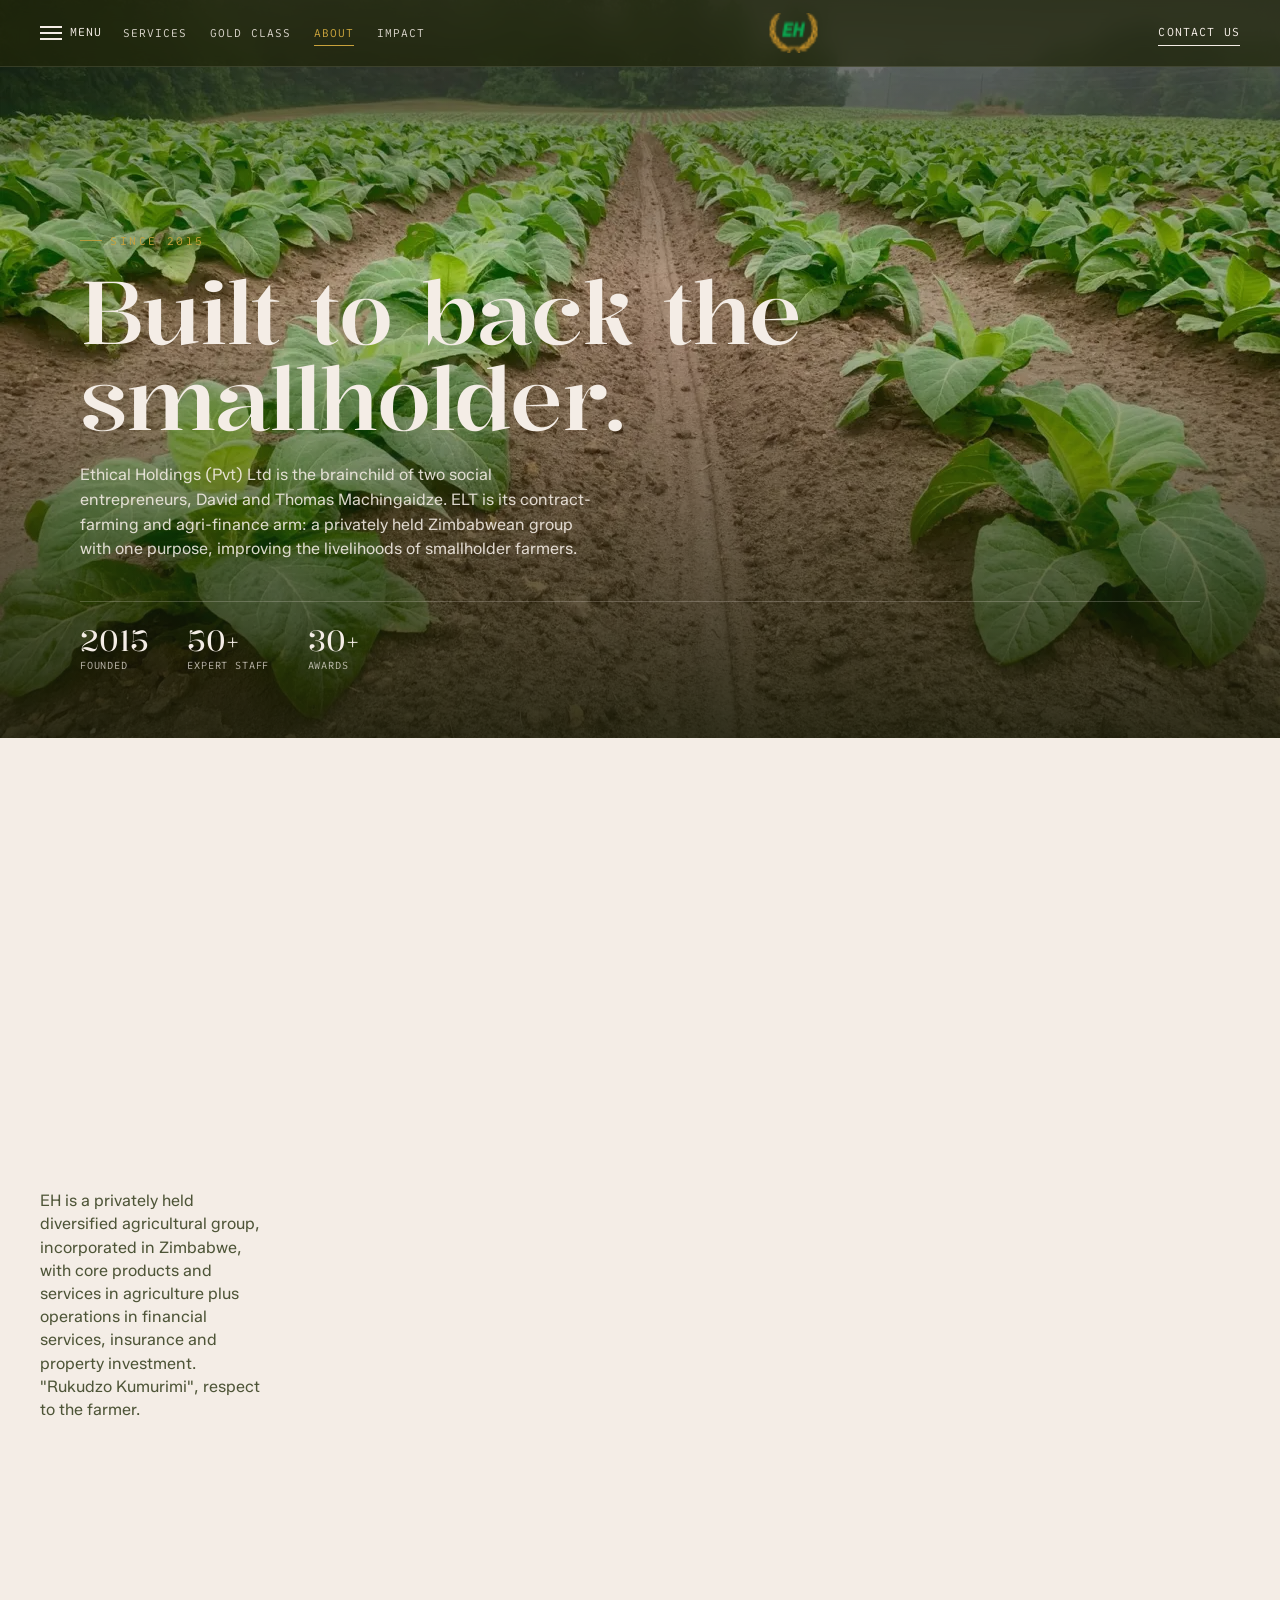
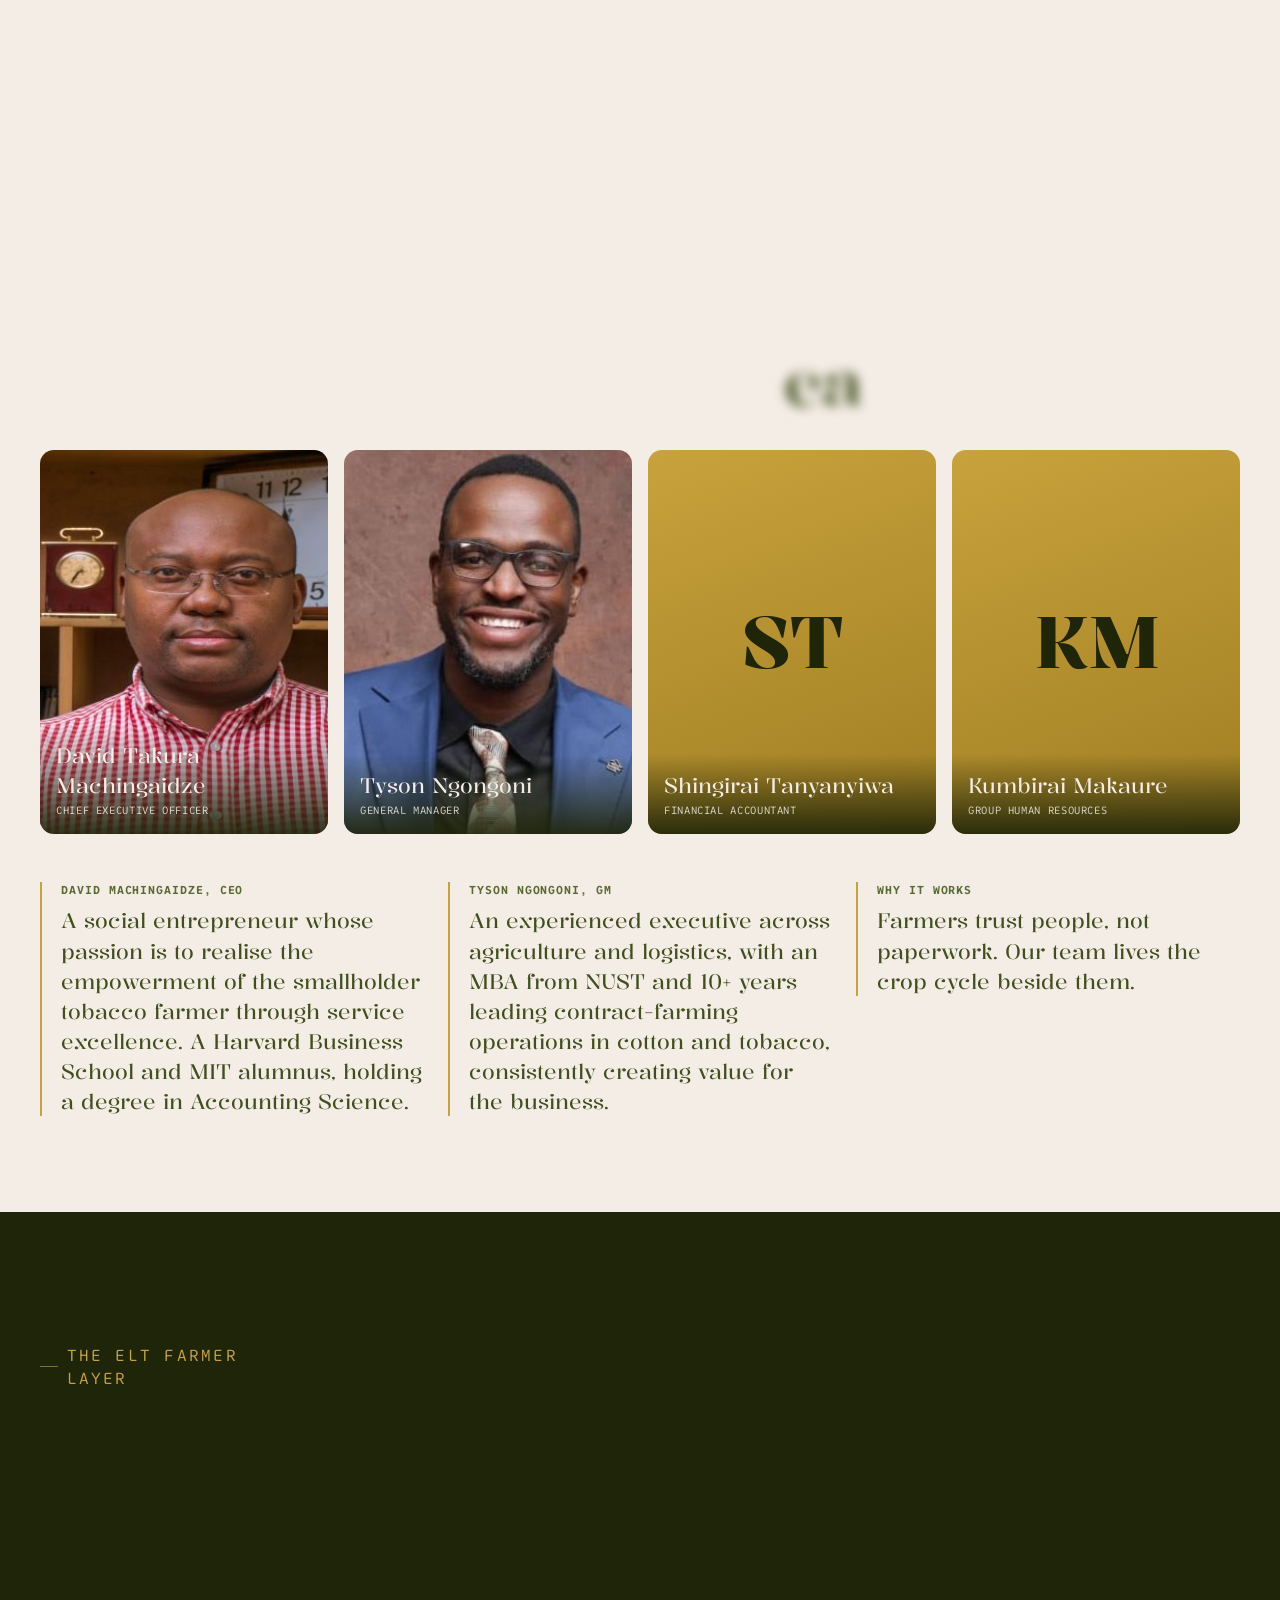
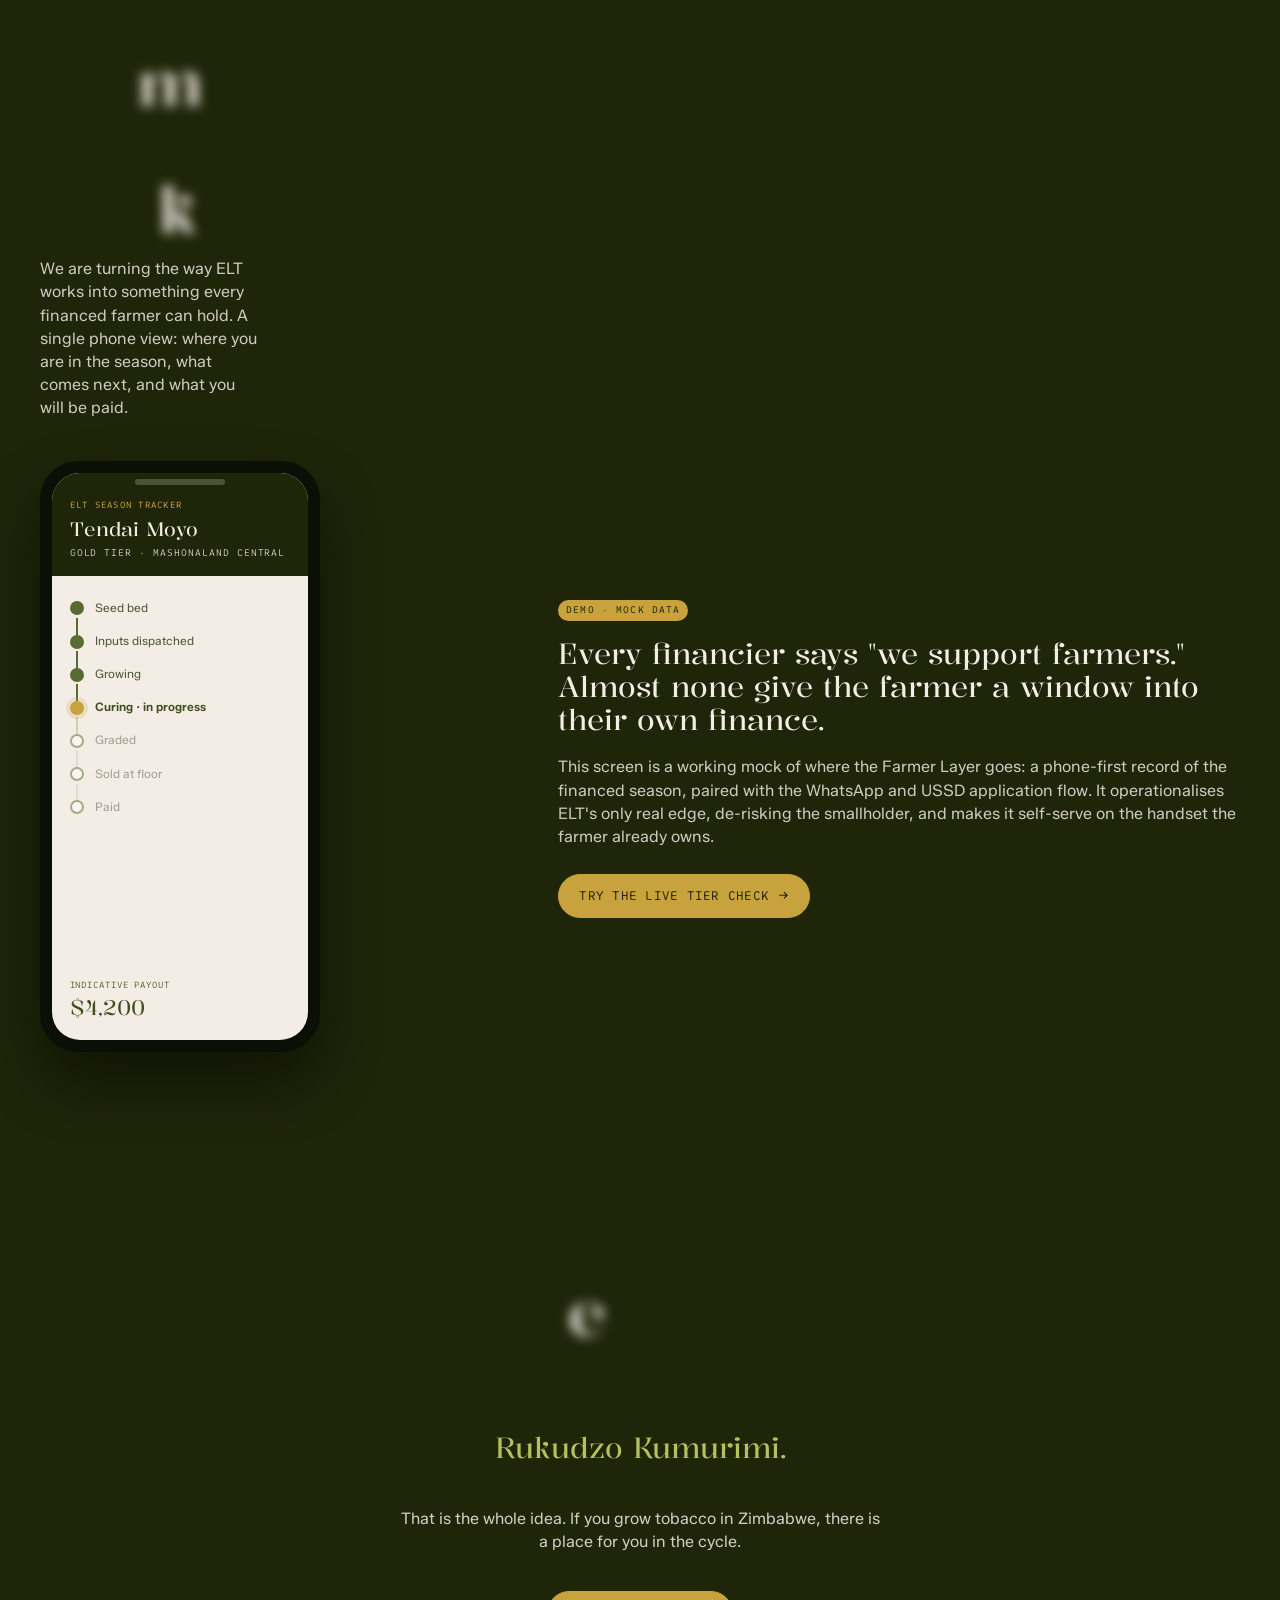
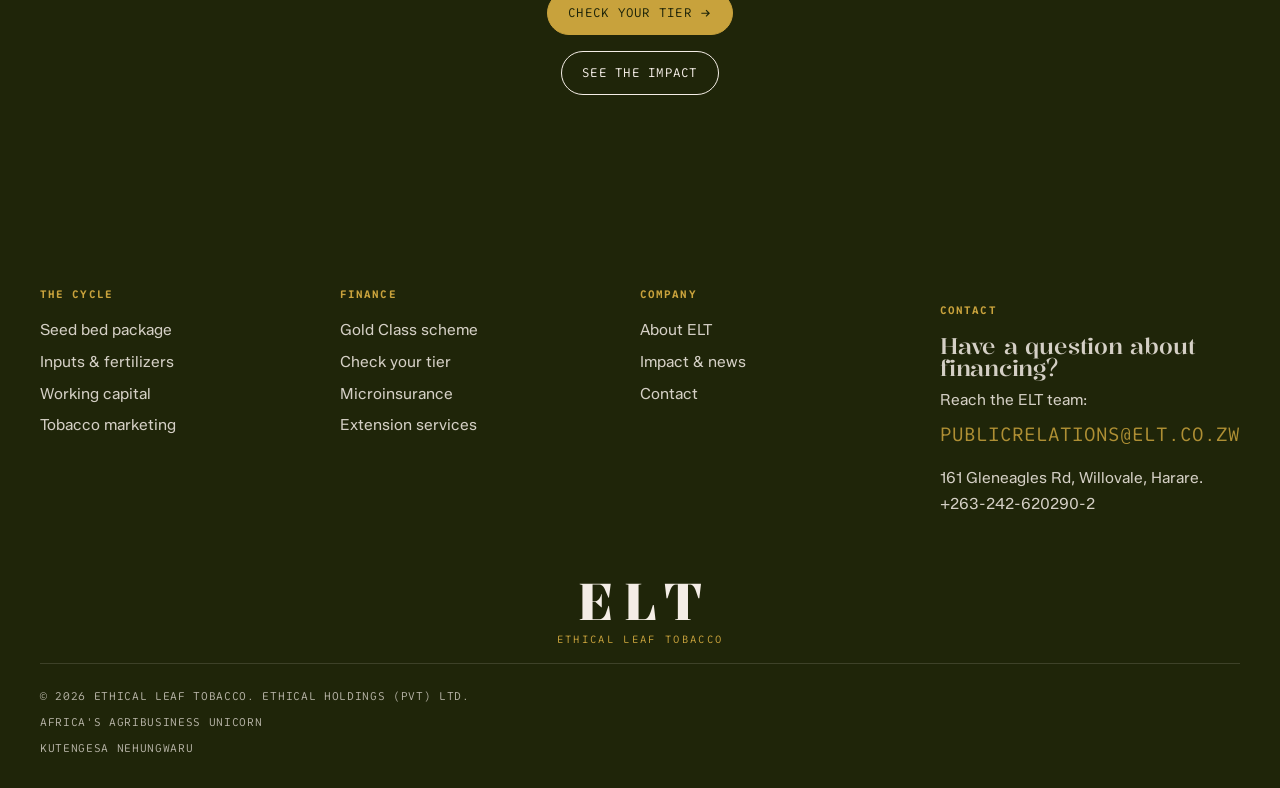
==== commit 14fd9a23: "ELT review fix pass: real EH logo (preloader + nav), solid header background, removed hero/section o" ====
--- a/about.html
+++ b/about.html
@@ -10,7 +10,7 @@
 <link rel="preconnect" href="https://fonts.gstatic.com" crossorigin>
 <link href="https://fonts.googleapis.com/css2?family=Kalnia:wght@300;400;500;600&family=Zalando+Sans:ital,wght@0,300;0,400;0,500;0,600;1,400&family=SUSE+Mono:wght@400;500;600&display=swap" rel="stylesheet">
 <link rel="stylesheet" href="assets/lib/splide.min.css">
-<link rel="stylesheet" href="styles.css?v=r12">
+<link rel="stylesheet" href="styles.css?v=r14">
 <script>document.documentElement.classList.remove('no-js');document.documentElement.classList.add('js');</script>
 <meta property="og:type" content="website">
 <meta property="og:title" content="About | Ethical Leaf Tobacco">
@@ -52,7 +52,7 @@
       <a href="impact.html">Impact</a>
     </nav>
   </div>
-  <a class="wordmark-nav" href="index.html" aria-label="Ethical Leaf Tobacco home">ELT</a>
+  <a class="wordmark-nav" href="index.html" aria-label="Ethical Leaf Tobacco home"><img src="assets/img/elt-favicon.png" alt="Ethical Leaf Tobacco"></a>
   <div class="nav-right">
     <a class="contact-wrap" href="contact.html">
       <span class="text-14-caps">Contact us</span>
@@ -231,7 +231,7 @@
 </footer>
 <nav class="menu-side-bar" id="menu-side-bar" aria-hidden="true">
   <div class="menu-top">
-    <a class="wordmark-nav" href="index.html" aria-label="Ethical Leaf Tobacco home">ELT</a>
+    <a class="wordmark-nav" href="index.html" aria-label="Ethical Leaf Tobacco home"><img src="assets/img/elt-favicon.png" alt="Ethical Leaf Tobacco"></a>
     <button class="menu-close" id="menu-close"><span>Close</span><span aria-hidden="true">&times;</span></button>
   </div>
   <div class="menu-nav">
@@ -306,7 +306,7 @@
 <script src="assets/lib/ScrollTrigger.min.js"></script>
 <script src="assets/lib/SplitText.min.js"></script>
 <script src="assets/lib/splide.min.js"></script>
-<script src="app.js?v=r12"></script>
+<script src="app.js?v=r14"></script>
 
 </body>
 </html>
--- a/styles.css
+++ b/styles.css
@@ -154,10 +154,16 @@
 .nav-wrap {
   position: fixed; top: 0; left: 0; right: 0; z-index: 900;
   display: flex; align-items: center; justify-content: space-between;
-  padding: 1rem var(--gutter);
+  padding: 0.8rem var(--gutter);
   color: var(--nav-light);
-  transition: color 0.4s var(--ease-out);
-  mix-blend-mode: normal;
+  background: rgba(31,37,9,0.72);
+  backdrop-filter: blur(10px); -webkit-backdrop-filter: blur(10px);
+  border-bottom: 1px solid rgba(244,237,230,0.12);
+  transition: color 0.4s var(--ease-out), background 0.4s var(--ease-out), border-color 0.4s var(--ease-out);
+}
+.nav-wrap.on-light {
+  background: rgba(244,237,230,0.90);
+  border-bottom-color: rgba(31,37,9,0.10);
 }
 .nav-left { display: flex; align-items: center; gap: 0.85rem; }
 .menu-btn {
@@ -176,6 +182,7 @@
   font-family: "Kalnia", serif; font-weight: 600; font-size: 1.32rem;
   letter-spacing: 0.16em; padding-left: 0.16em;
 }
+.wordmark-nav img { height: 40px; width: auto; display: block; }
 .nav-right { display: flex; align-items: center; gap: 1rem; }
 .contact-wrap { position: relative; }
 .contact-wrap .text-14-caps { font-family: "SUSE Mono", monospace; text-transform: uppercase; letter-spacing: 0.1em; font-size: 0.72rem; }
@@ -219,26 +226,26 @@
    Each overlapping section carries its own solid band colour so the slide-over
    reads cleanly. Mobile-safe: small pull values, no pinning side effects.
    ============================================================ */
-#s-texts-animation { z-index: 2; margin-top: -3.5rem; }
-.capsule          { z-index: 3; margin-top: -4.5rem; }
-.value-section    { z-index: 4; margin-top: -3rem; }
-#s-numbers        { z-index: 5; margin-top: -3rem; }
-#s-carbon         { z-index: 6; margin-top: -3.5rem; }
-#animated-line    { z-index: 7; margin-top: -3.5rem; }
-#s-trials         { z-index: 8; margin-top: -3.5rem; }
-.plant-canvas     { z-index: 9; margin-top: -3.5rem; }
-#s-team           { z-index: 10; margin-top: -3.5rem; }
-#s-products       { z-index: 11; margin-top: -3.5rem; }
-#s-cta            { z-index: 12; margin-top: -3.5rem; }
-#s-footer         { z-index: 13; margin-top: -3.5rem; }
+#s-texts-animation { z-index: 2; margin-top: 0; }
+.capsule          { z-index: 3; margin-top: 0; }
+.value-section    { z-index: 4; margin-top: 0; }
+#s-numbers        { z-index: 5; margin-top: 0; }
+#s-carbon         { z-index: 6; margin-top: 0; }
+#animated-line    { z-index: 7; margin-top: 0; }
+#s-trials         { z-index: 8; margin-top: 0; }
+.plant-canvas     { z-index: 9; margin-top: 0; }
+#s-team           { z-index: 10; margin-top: 0; }
+#s-products       { z-index: 11; margin-top: 0; }
+#s-cta            { z-index: 12; margin-top: 0; }
+#s-footer         { z-index: 13; margin-top: 0; }
 /* each band stays opaque to its own colour so the slide-over reads cleanly */
 #s-texts-animation, .capsule, .value-section, #s-numbers, #s-carbon,
 #animated-line, #s-trials, .plant-canvas, #s-team, #s-products, #s-cta, #s-footer { isolation: isolate; }
 @media (min-width: 768px) {
-  #s-texts-animation { margin-top: -5rem; }
-  .capsule { margin-top: -7rem; }
+  #s-texts-animation { margin-top: 0; }
+  .capsule { margin-top: 0; }
   .value-section, #s-numbers, #s-carbon, #animated-line, #s-trials,
-  .plant-canvas, #s-team, #s-products, #s-cta, #s-footer { margin-top: -5rem; }
+  .plant-canvas, #s-team, #s-products, #s-cta, #s-footer { margin-top: 0; }
 }
 
 /* ============================================================
@@ -437,13 +444,12 @@
 .capsule-content p { font-size: var(--t-18); opacity: 0.85; margin-bottom: 1.8rem; }
 /* GREEN BANDS: transparent so the one fixed animated ground shows through as a
    continuous living surface. A soft ink scrim keeps copy legible over it. */
-.value-section, #s-numbers, #animated-line, #s-cta, #s-footer { background: transparent; }
+.value-section, #s-numbers, #animated-line, #s-cta, #s-footer { background: var(--ink-deep); }
 /* scrims fade to transparent at top+bottom so two overlapping sections never
    stack into a doubled-dark band (B08); the legible core stays ~0.5 in the
    middle where the content sits. */
 .value-section::before, #s-numbers::before, #animated-line::before, #s-cta::before, #s-footer::before {
-  content: ""; position: absolute; inset: 0; z-index: 0; pointer-events: none;
-  background: linear-gradient(180deg, rgba(20,24,6,0) 0%, rgba(20,24,6,0.52) 16%, rgba(20,24,6,0.48) 50%, rgba(20,24,6,0.52) 84%, rgba(20,24,6,0) 100%);
+  display: none;
 }
 .value-section > .wrap, #s-numbers > .wrap, #animated-line > .wrap,
 #s-cta > .wrap, #s-footer > .wrap { position: relative; z-index: 1; }
@@ -542,7 +548,7 @@
    6. ANIMATED-LINE (handoff)
    ============================================================ */
 #animated-line { color: var(--cream); padding: 7rem 0; overflow: hidden; position: relative; }
-.animated-headline { font-family: "Kalnia", serif; font-size: var(--t-90); line-height: 1.0; max-width: 18ch; }
+.animated-headline { font-family: "Kalnia", serif; font-size: var(--t-90); line-height: 1.0; max-width: 26ch; }
 .animated-points { display: grid; gap: 1.6rem; margin-top: 3rem; }
 .animated-point { border-top: 1px solid rgba(244,237,230,0.22); padding-top: 1.1rem; }
 .animated-point h4 { font-family: "Kalnia", serif; font-size: var(--t-24); font-weight: 500; }
@@ -553,7 +559,7 @@
    7. FIELD-TRIALS (regions map)
    ============================================================ */
 #s-trials { background: var(--cream-2); color: var(--ink); padding: 6rem 0; }
-.trials-head h2 { font-family: "Kalnia", serif; font-size: var(--t-71); line-height: 1.0; max-width: 16ch; }
+.trials-head h2 { font-family: "Kalnia", serif; font-size: var(--t-71); line-height: 1.0; max-width: 24ch; }
 .trials-head p { font-size: var(--t-18); color: var(--ink-soft); margin-top: 1.2rem; max-width: 52ch; }
 .map-wrap { position: relative; margin-top: 2.5rem; border-radius: 16px; overflow: hidden; background: #e7ddcd; }
 .map-wrap svg { width: 100%; height: auto; display: block; }
@@ -618,7 +624,7 @@
    TEAM section
    ============================================================ */
 #s-team { background: var(--cream); color: var(--ink); padding: 6rem 0; }
-#s-team h2 { font-family: "Kalnia", serif; font-size: var(--t-71); line-height: 1.0; max-width: 14ch; }
+#s-team h2 { font-family: "Kalnia", serif; font-size: var(--t-71); line-height: 1.0; max-width: 24ch; }
 .team-grid { display: grid; grid-template-columns: repeat(2, 1fr); gap: 1rem; margin-top: 2.5rem; }
 .team-tile { border-radius: 14px; overflow: hidden; aspect-ratio: 3/4; position: relative; background: linear-gradient(160deg, var(--gold) 0%, #a07e22 100%); }
 .team-tile img { width: 100%; height: 100%; object-fit: cover; }
@@ -632,7 +638,7 @@
    ============================================================ */
 #s-products { background: var(--beige); color: var(--ink); padding: 6rem 0; overflow: hidden; }
 .products-head { display: grid; gap: 1rem; margin-bottom: 2.5rem; }
-.products-head h2 { font-family: "Kalnia", serif; font-size: var(--t-71); line-height: 1.0; max-width: 16ch; }
+.products-head h2 { font-family: "Kalnia", serif; font-size: var(--t-71); line-height: 1.0; max-width: 24ch; }
 .products-head p { font-size: var(--t-18); color: var(--ink-soft); max-width: 52ch; }
 /* loading guard */
 .splide__track[aria-busy="true"] .splide__list { visibility: hidden; }
@@ -838,7 +844,7 @@
     filter: drop-shadow(0 40px 60px rgba(0,0,0,0.6)) drop-shadow(0 0 44px rgba(255,198,84,0.30));
   }
 
-  .texts-animation { max-width: 18ch; }
+  .texts-animation { max-width: min(92vw, 1080px); }
   .texts-animation .line { font-size: var(--t-71); }
 
   .numbers-grid { grid-template-columns: repeat(4, 1fr); }
@@ -930,7 +936,7 @@
   font-size: 0.7rem; color: var(--gold); display: inline-flex; align-items: center; gap: 0.7em; margin-bottom: 1.2rem;
 }
 .ph-eyebrow::before { content: ""; width: 2em; height: 1px; background: var(--gold); opacity: 0.8; }
-.ph-title { font-family: "Kalnia", serif; font-weight: 500; font-size: var(--t-90); line-height: 0.98; letter-spacing: -0.02em; max-width: 16ch; }
+.ph-title { font-family: "Kalnia", serif; font-weight: 500; font-size: var(--t-90); line-height: 0.98; letter-spacing: -0.02em; max-width: 22ch; }
 .ph-sub { font-size: var(--t-18); line-height: 1.55; opacity: 0.88; max-width: 52ch; margin-top: 1.4rem; }
 .ph-rail {
   display: flex; flex-wrap: wrap; gap: 1.4rem 2.4rem; margin-top: 2.4rem;
@@ -948,11 +954,8 @@
 .band { padding: 5.5rem 0; position: relative; }
 .band-cream { background: var(--cream); color: var(--ink); }
 .band-beige { background: var(--beige); color: var(--ink); }
-.band-green { color: var(--cream); }    /* transparent over the living ground + scrim */
-.band-green::before {
-  content: ""; position: absolute; inset: 0; z-index: 0; pointer-events: none;
-  background: linear-gradient(180deg, rgba(20,24,6,0) 0%, rgba(20,24,6,0.52) 16%, rgba(20,24,6,0.48) 50%, rgba(20,24,6,0.52) 84%, rgba(20,24,6,0) 100%);
-}
+.band-green { background: var(--ink-deep); color: var(--cream); }    /* solid green band (no shader bleed) */
+.band-green::before { display: none; }
 .band-green > .wrap { position: relative; z-index: 1; }
 .band-ink { background: var(--ink-deep); color: var(--cream); }
 .band-head { max-width: 22ch; }
@@ -963,21 +966,18 @@
 
 /* inner pages keep the slide-over overlap rhythm */
 .page-hero { z-index: 1; }
-.page-hero + .band, .page-hero + section { margin-top: -3rem; z-index: 2; position: relative; }
-@media (min-width: 768px) { .page-hero + .band, .page-hero + section { margin-top: -4.5rem; } }
+.page-hero + .band, .page-hero + section { margin-top: 0; z-index: 2; position: relative; }
+@media (min-width: 768px) { .page-hero + .band, .page-hero + section { margin-top: 0; } }
 
 /* ===================================================================
    FARMER LAYER (home value-prop centerpiece teaser)
    =================================================================== */
-#s-layer { color: var(--cream); padding: 6rem 0 0; position: relative; z-index: 4; margin-top: -3rem; }
-#s-layer::before {
-  content: ""; position: absolute; inset: 0; z-index: 0; pointer-events: none;
-  background: linear-gradient(180deg, rgba(20,24,6,0) 0%, rgba(20,24,6,0.55) 14%, rgba(20,24,6,0.5) 60%, rgba(20,24,6,0.6) 100%);
-}
+#s-layer { background: var(--ink-deep); color: var(--cream); padding: 6rem 0; position: relative; z-index: 4; margin-top: 0; }
+#s-layer::before { display: none; }
 #s-layer > .wrap { position: relative; z-index: 1; }
-@media (min-width: 768px) { #s-layer { margin-top: -5rem; } }
+@media (min-width: 768px) { #s-layer { margin-top: 0; } }
 .layer-eyebrow { color: var(--gold); margin-bottom: 1.4rem; }
-.layer-head { font-family: "Kalnia", serif; font-size: var(--t-71); line-height: 1.02; max-width: 18ch; }
+.layer-head { font-family: "Kalnia", serif; font-size: var(--t-71); line-height: 1.02; max-width: 26ch; }
 .layer-lead { font-size: var(--t-18); line-height: 1.6; opacity: 0.86; max-width: 56ch; margin-top: 1.6rem; }
 .layer-grid { display: grid; gap: 1rem; margin-top: 2.8rem; }
 .layer-card { padding: 1.6rem; border-radius: 16px; background: rgba(244,237,230,0.05); backdrop-filter: blur(3px); -webkit-backdrop-filter: blur(3px); }
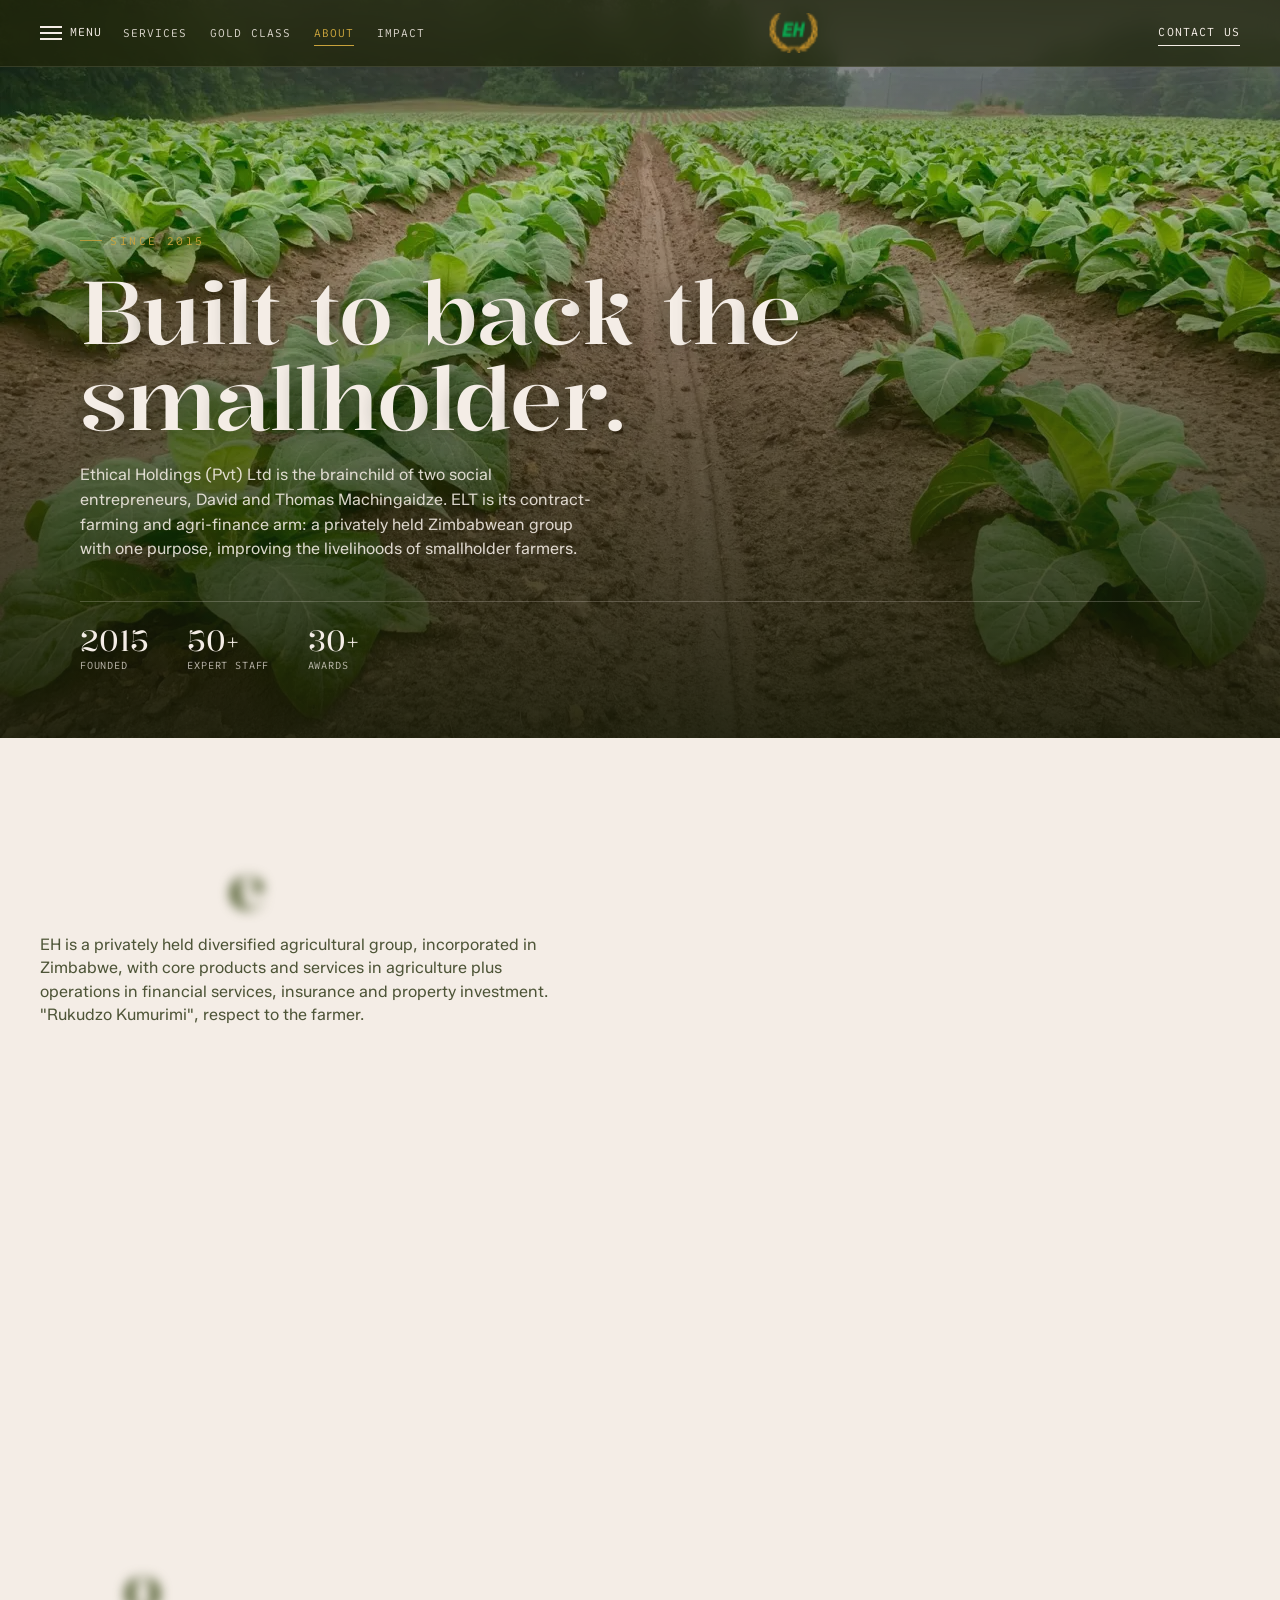
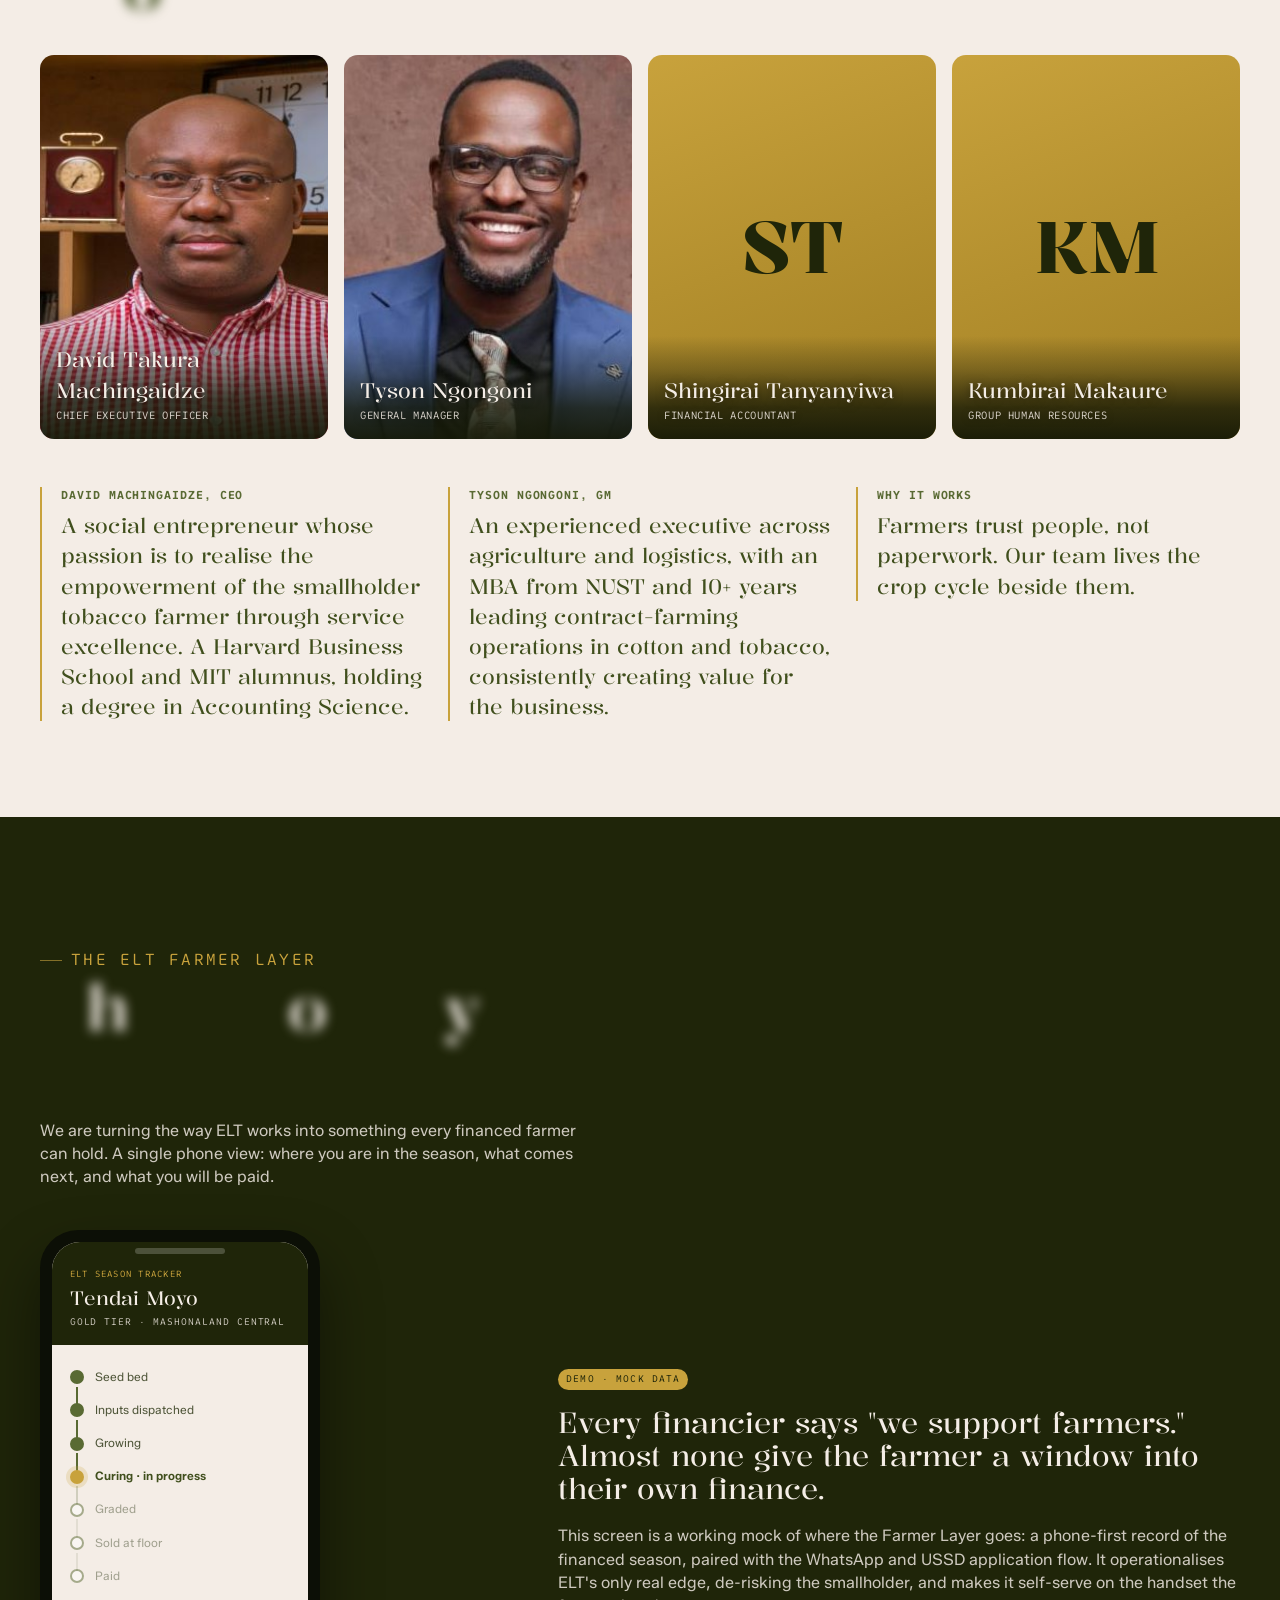
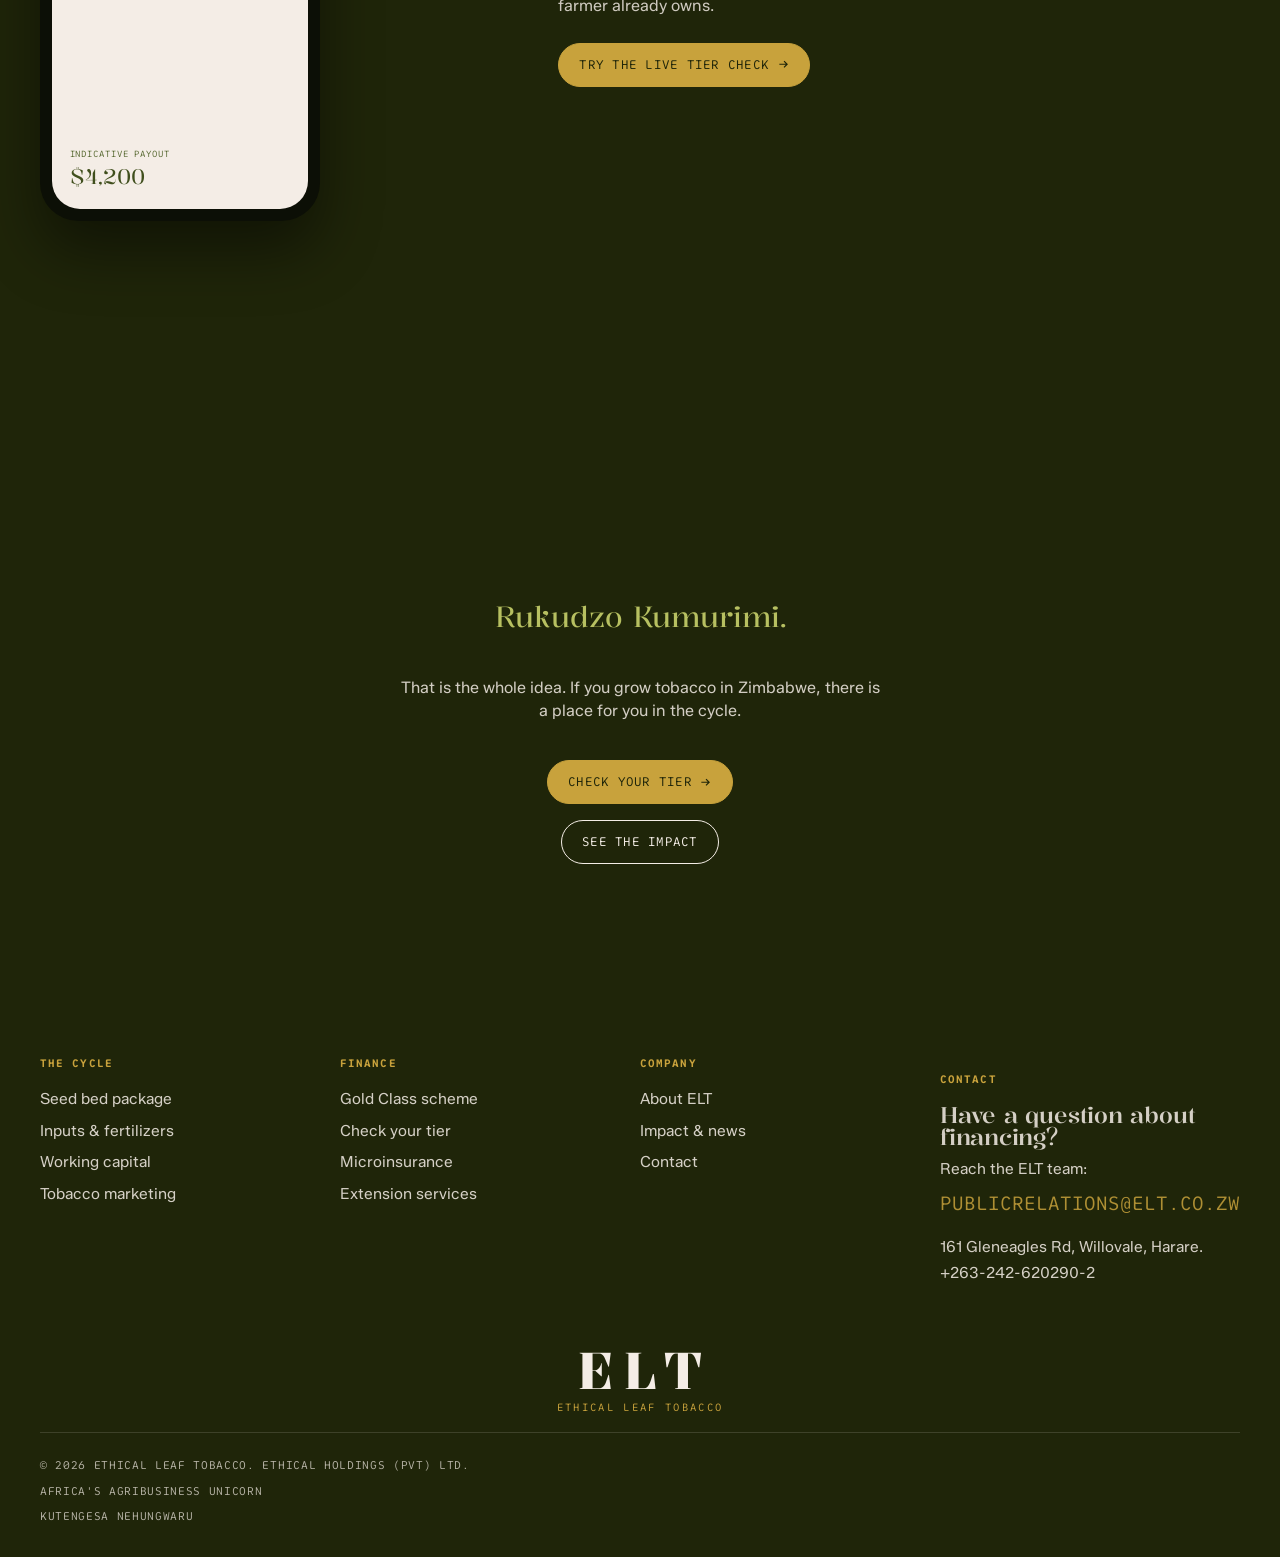
==== commit 15d1ca90: "ELT preview: fix inner-page squashed headings, hero legibility, contact form banners; premium handov" ====
--- a/about.html
+++ b/about.html
@@ -10,7 +10,7 @@
 <link rel="preconnect" href="https://fonts.gstatic.com" crossorigin>
 <link href="https://fonts.googleapis.com/css2?family=Kalnia:wght@300;400;500;600&family=Zalando+Sans:ital,wght@0,300;0,400;0,500;0,600;1,400&family=SUSE+Mono:wght@400;500;600&display=swap" rel="stylesheet">
 <link rel="stylesheet" href="assets/lib/splide.min.css">
-<link rel="stylesheet" href="styles.css?v=r14">
+<link rel="stylesheet" href="styles.css?v=r15">
 <script>document.documentElement.classList.remove('no-js');document.documentElement.classList.add('js');</script>
 <meta property="og:type" content="website">
 <meta property="og:title" content="About | Ethical Leaf Tobacco">
@@ -296,8 +296,8 @@
       </div>
       <p class="apply-disclaimer">Submitting this form does not guarantee financing. We review each application to balance regional capacity and grower readiness.</p>
       <button type="submit" class="btn btn-solid apply-submit"><span class="lbl">Submit application</span></button>
-      <div class="apply-msg success" id="apply-success">Thank you, your application is in. Our team will be in touch soon.</div>
-      <div class="apply-msg error" id="apply-error">Oops, something went wrong while submitting the form.</div>
+      <div class="apply-msg" id="apply-success">Thank you, your application is in. Our team will be in touch soon.</div>
+      <div class="apply-msg" id="apply-error">Oops, something went wrong while submitting the form.</div>
     </form>
   </div>
 </div>
@@ -306,7 +306,7 @@
 <script src="assets/lib/ScrollTrigger.min.js"></script>
 <script src="assets/lib/SplitText.min.js"></script>
 <script src="assets/lib/splide.min.js"></script>
-<script src="app.js?v=r14"></script>
+<script src="app.js?v=r15"></script>
 
 </body>
 </html>
--- a/styles.css
+++ b/styles.css
@@ -568,8 +568,8 @@
   display: flex; flex-direction: column; align-items: center; cursor: pointer;
   z-index: 2;
 }
-.region-pin .dot { width: 12px; height: 12px; border-radius: 50%; background: var(--leaf-3); border: 2px solid var(--cream); box-shadow: 0 0 0 0 rgba(89,106,51,0.5); }
-.region-pin.active .dot, .region-pin:focus-visible .dot { box-shadow: 0 0 0 6px rgba(89,106,51,0.25); }
+.region-pin .dot { width: 13px; height: 13px; border-radius: 50%; background: var(--gold); border: 2px solid var(--cream); box-shadow: 0 0 0 0 rgba(200,162,60,0.6); }
+.region-pin.active .dot, .region-pin:focus-visible .dot { box-shadow: 0 0 0 6px rgba(200,162,60,0.30); }
 .region-pin .label {
   position: absolute; bottom: calc(100% + 8px); left: 50%; transform: translateX(-50%);
   background: var(--ink); color: var(--cream); padding: 0.5em 0.8em; border-radius: 8px;
@@ -629,7 +629,7 @@
 .team-tile { border-radius: 14px; overflow: hidden; aspect-ratio: 3/4; position: relative; background: linear-gradient(160deg, var(--gold) 0%, #a07e22 100%); }
 .team-tile img { width: 100%; height: 100%; object-fit: cover; }
 .team-tile .monogram { position: absolute; inset: 0; display: grid; place-items: center; font-family: "Kalnia", serif; font-size: clamp(2.4rem, 12vw, 4.5rem); color: var(--ink-deep); font-weight: 600; }
-.team-tile .meta { position: absolute; left: 0; right: 0; bottom: 0; padding: 1rem; background: linear-gradient(0deg, rgba(31,37,9,0.92) 0%, rgba(31,37,9,0) 100%); color: var(--cream); }
+.team-tile .meta { position: absolute; left: 0; right: 0; bottom: 0; padding: 2.4rem 1rem 1rem; background: linear-gradient(0deg, rgba(20,24,6,0.95) 0%, rgba(20,24,6,0.80) 30%, rgba(20,24,6,0.32) 68%, rgba(20,24,6,0) 100%); color: var(--cream); text-shadow: 0 1px 10px rgba(0,0,0,0.55); }
 .team-tile .meta .nm { font-family: "Kalnia", serif; font-size: var(--t-22); }
 .team-tile .meta .rl { font-family: "SUSE Mono", monospace; font-size: 0.66rem; text-transform: uppercase; letter-spacing: 0.06em; opacity: 0.85; margin-top: 0.2rem; }
 
@@ -928,9 +928,13 @@
 .page-hero .ph-media img { width: 100%; height: 100%; object-fit: cover; }
 .page-hero::after {
   content: ""; position: absolute; inset: 0; z-index: -1; pointer-events: none;
-  background: linear-gradient(180deg, rgba(20,24,6,0.62) 0%, rgba(20,24,6,0.22) 38%, rgba(20,24,6,0.86) 100%);
+  /* bottom-weighted scrim: copy sits at the bottom (flex-end), so the lower
+     half must stay dark enough to read cream type even over the bright Gold
+     Class leaf photo, while the top stays airy. */
+  background: linear-gradient(180deg, rgba(20,24,6,0.55) 0%, rgba(20,24,6,0.20) 24%, rgba(20,24,6,0.58) 56%, rgba(20,24,6,0.90) 100%);
 }
 .page-hero .wrap { width: 100%; }
+.ph-eyebrow, .ph-title, .ph-sub { text-shadow: 0 2px 22px rgba(20,24,6,0.55); }
 .ph-eyebrow {
   font-family: "SUSE Mono", monospace; text-transform: uppercase; letter-spacing: 0.22em;
   font-size: 0.7rem; color: var(--gold); display: inline-flex; align-items: center; gap: 0.7em; margin-bottom: 1.2rem;
@@ -958,8 +962,13 @@
 .band-green::before { display: none; }
 .band-green > .wrap { position: relative; z-index: 1; }
 .band-ink { background: var(--ink-deep); color: var(--cream); }
-.band-head { max-width: 22ch; }
-.band-head .display { font-family: "Kalnia", serif; font-size: var(--t-71); line-height: 1.0; }
+/* FIX 2026-06-22: the 22ch cap was measured against the ~16px base font
+   (~185px), so it crushed the entire heading block and the big display heading
+   inside broke mid-word ("What ELT carrie/s", "Send a / messa/ge"). Don't clamp
+   the block; set each child's measure at its OWN font so headings get a clean
+   one-to-two-line ragged and intros keep a proper reading measure. */
+.band-head { max-width: none; }
+.band-head .display { font-family: "Kalnia", serif; font-size: var(--t-71); line-height: 1.0; max-width: 20ch; }
 .band-head p, .band-lead { font-size: var(--t-18); color: var(--ink-soft); margin-top: 1.2rem; max-width: 54ch; }
 .band-green .band-head p, .band-ink .band-head p { color: rgba(244,237,230,0.82); }
 @media (min-width: 768px) { .band { padding: 7rem 0; } }
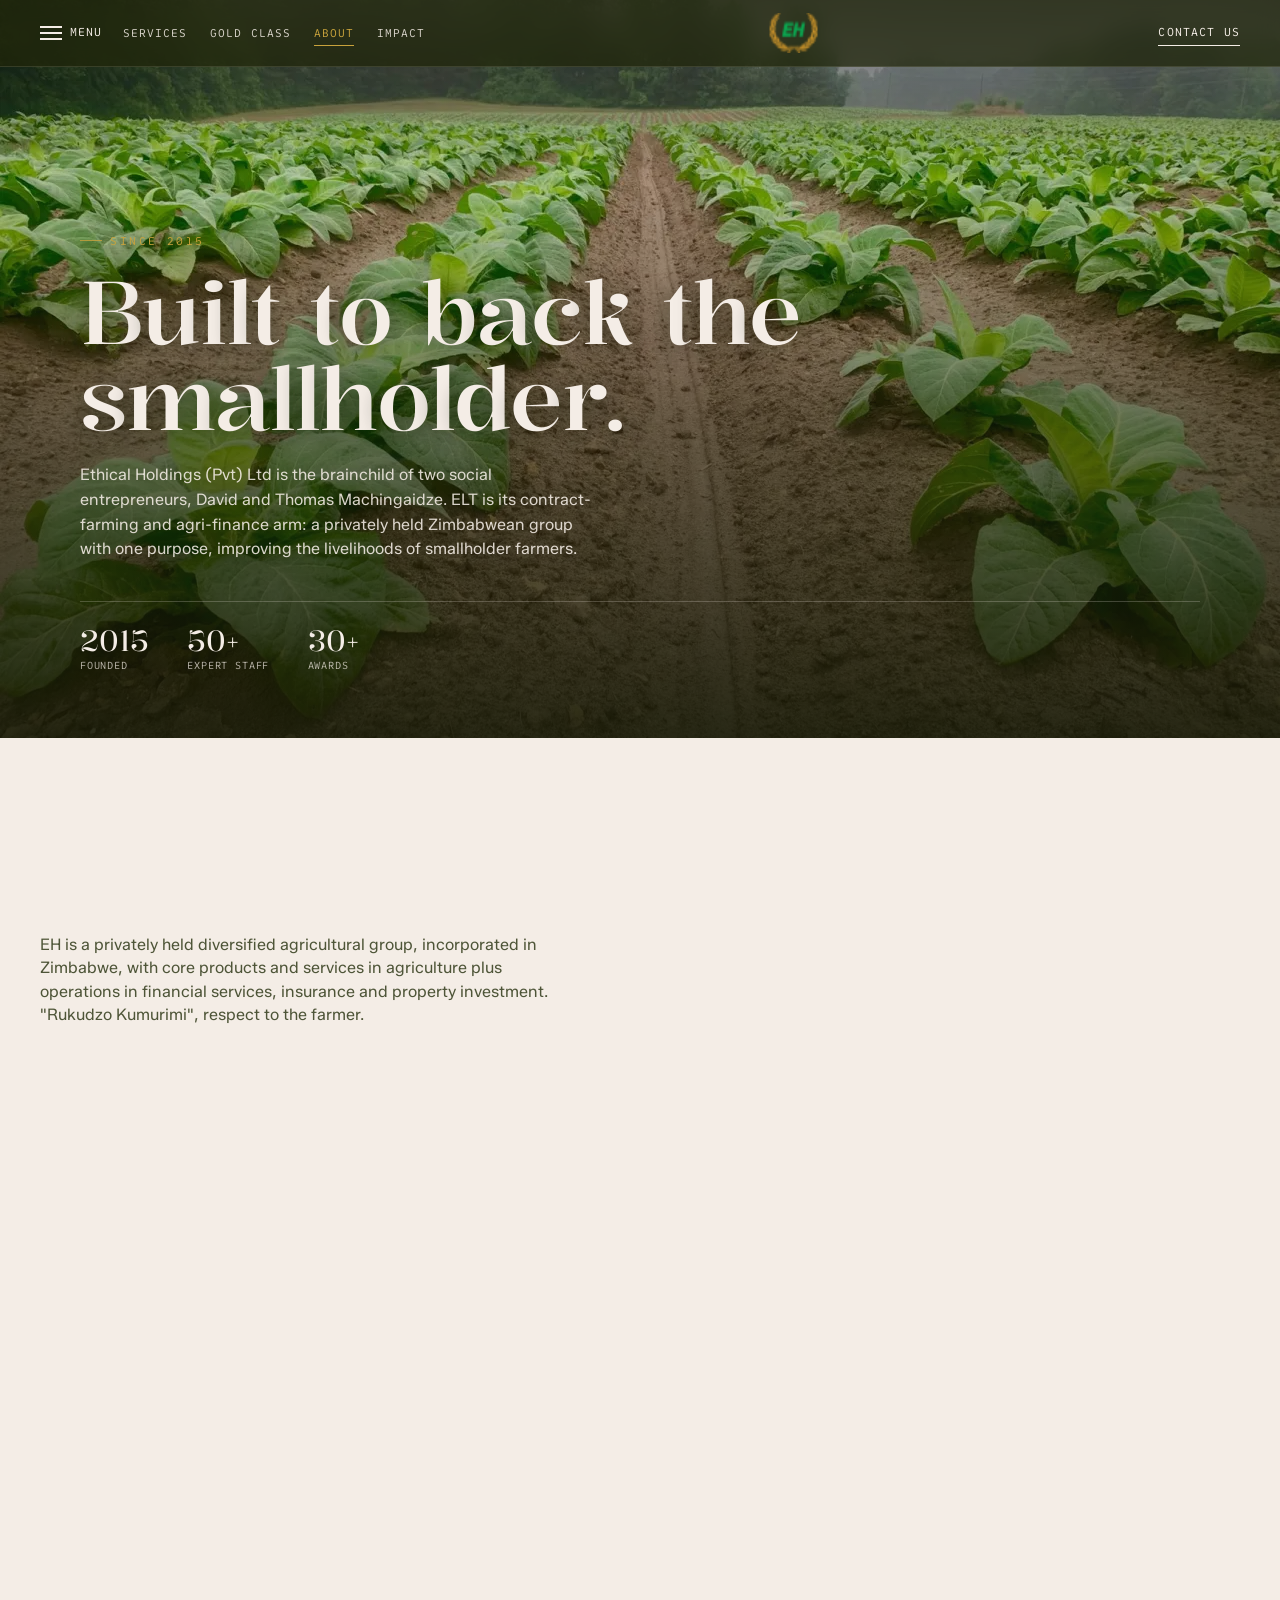
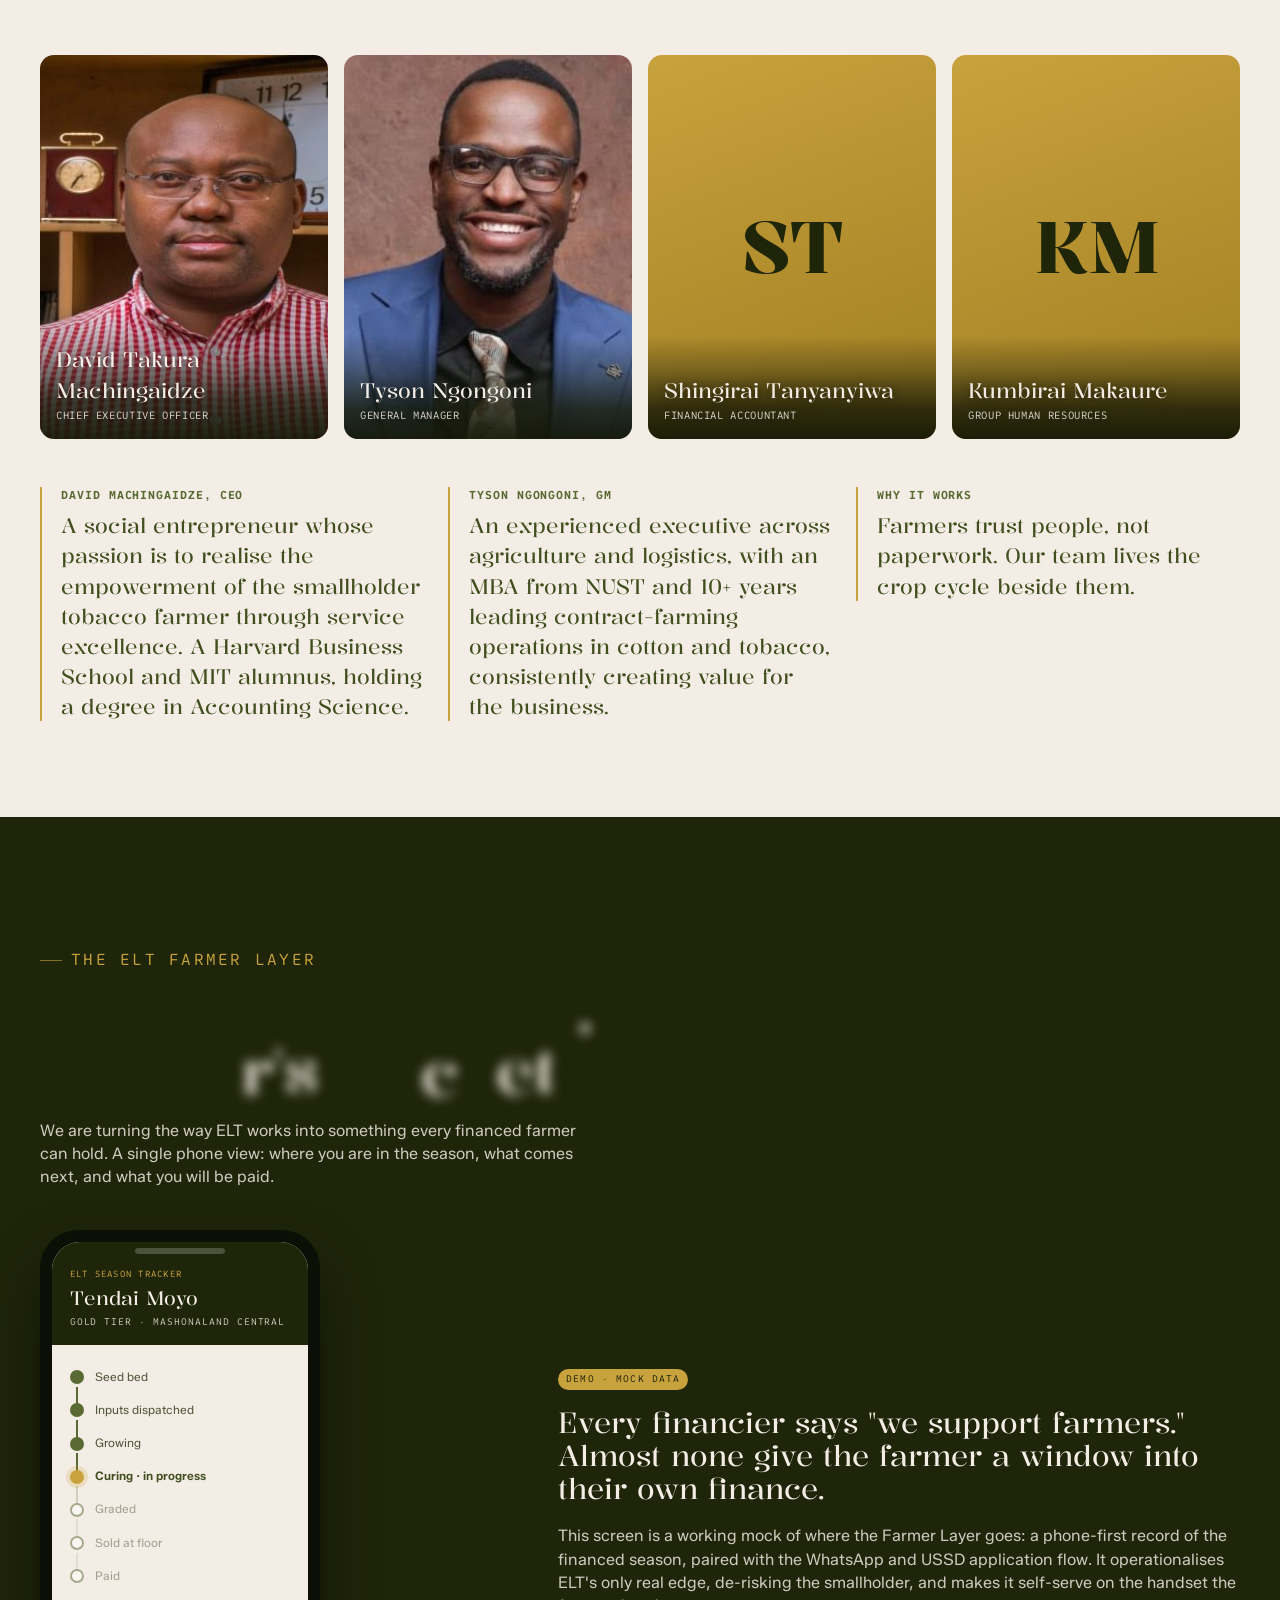
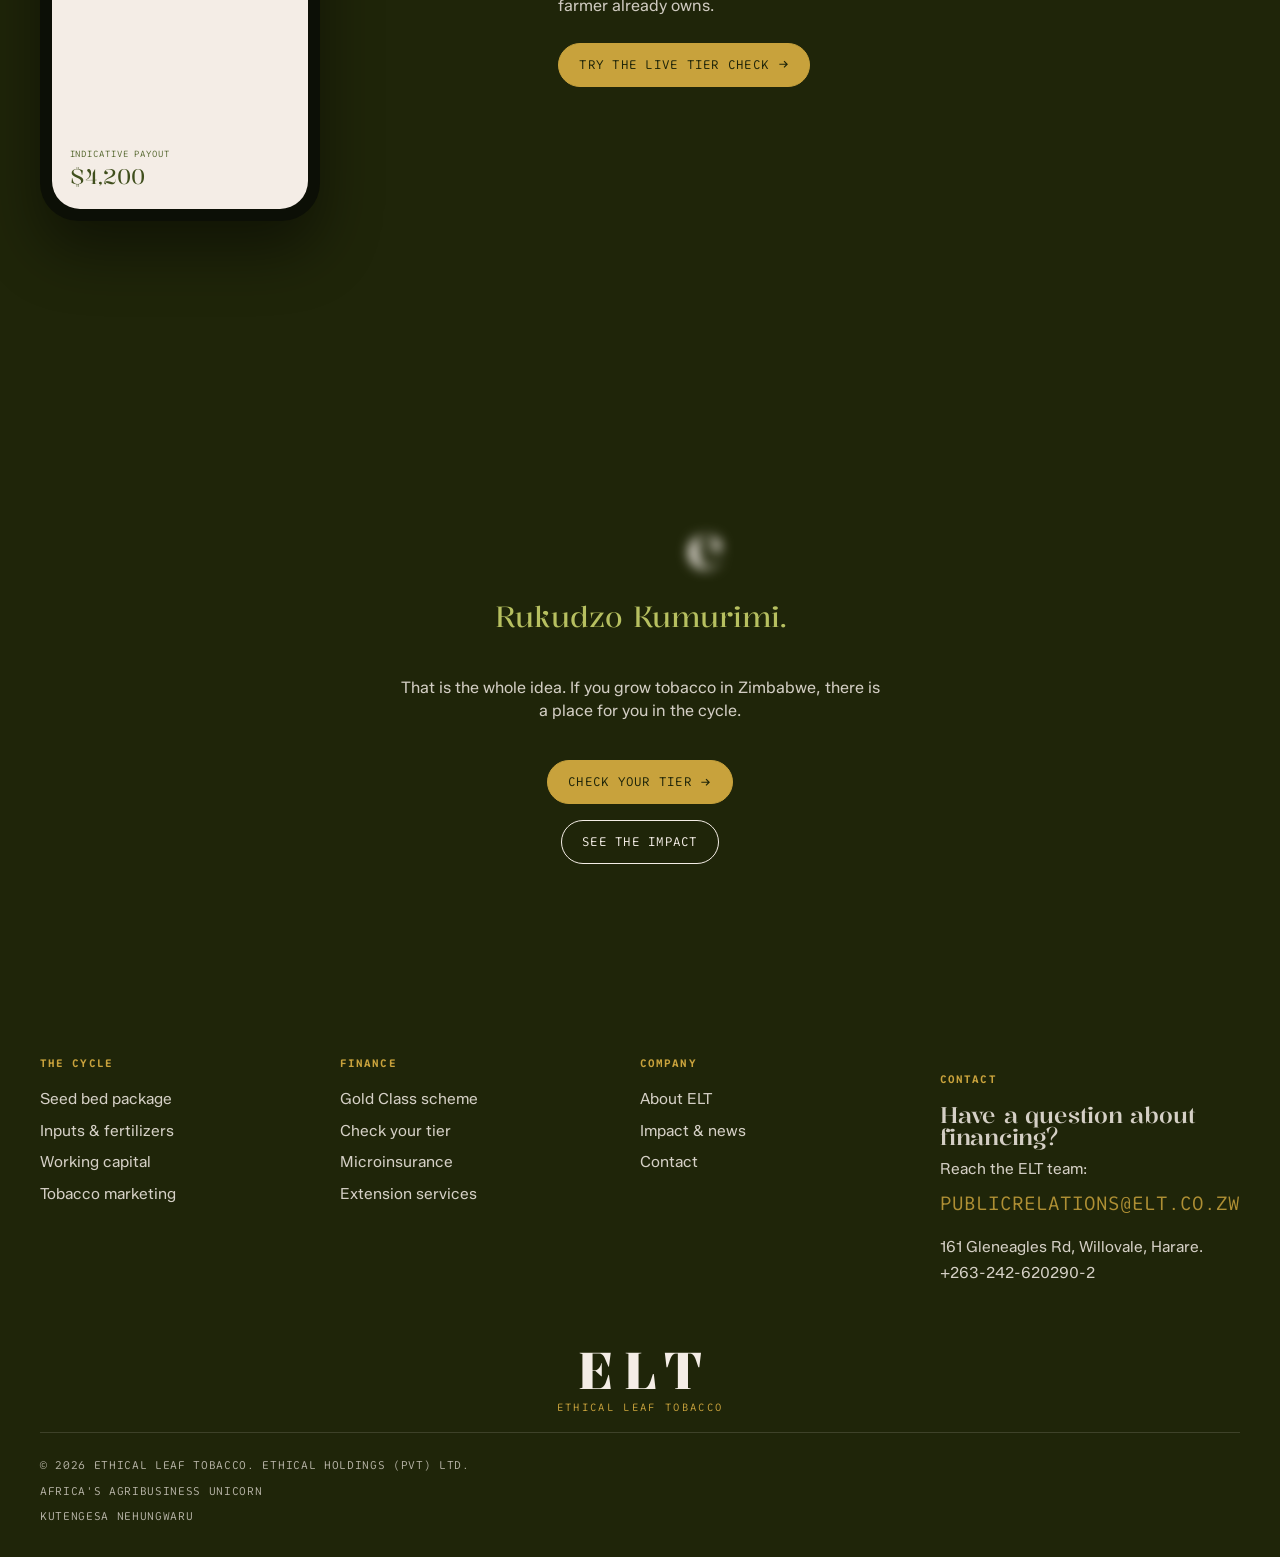
==== commit ea39a71a: "ELT preview: replace finicky layered preloader with a clean full-screen wordmark fade (fix collapsed" ====
--- a/about.html
+++ b/about.html
@@ -10,7 +10,7 @@
 <link rel="preconnect" href="https://fonts.gstatic.com" crossorigin>
 <link href="https://fonts.googleapis.com/css2?family=Kalnia:wght@300;400;500;600&family=Zalando+Sans:ital,wght@0,300;0,400;0,500;0,600;1,400&family=SUSE+Mono:wght@400;500;600&display=swap" rel="stylesheet">
 <link rel="stylesheet" href="assets/lib/splide.min.css">
-<link rel="stylesheet" href="styles.css?v=r15">
+<link rel="stylesheet" href="styles.css?v=r16">
 <script>document.documentElement.classList.remove('no-js');document.documentElement.classList.add('js');</script>
 <meta property="og:type" content="website">
 <meta property="og:title" content="About | Ethical Leaf Tobacco">
@@ -32,11 +32,10 @@
 </div>
 
 <div id="preloader" aria-hidden="true">
-  <div class="pl-layer l1"></div>
-  <div class="pl-layer l2"></div>
-  <div class="pl-layer l3"></div>
-  <div class="pl-logo" id="pl-logo"></div>
-  <div class="pl-bar" id="pl-bar"></div>
+  <div class="pl-center">
+    <span class="pl-wordmark"><span class="plw-mark">ELT</span><span class="plw-name">Ethical Leaf Tobacco</span></span>
+    <div class="pl-track"><span class="pl-fill" id="pl-bar"></span></div>
+  </div>
 </div>
 
 <header class="nav-wrap" id="nav">
@@ -306,7 +305,7 @@
 <script src="assets/lib/ScrollTrigger.min.js"></script>
 <script src="assets/lib/SplitText.min.js"></script>
 <script src="assets/lib/splide.min.js"></script>
-<script src="app.js?v=r15"></script>
+<script src="app.js?v=r16"></script>
 
 </body>
 </html>
--- a/styles.css
+++ b/styles.css
@@ -117,36 +117,28 @@
 /* ============================================================
    PRELOADER
    ============================================================ */
+/* Clean fade: the type-set ELT wordmark settles in, a single thin gold line
+   fills, then the whole panel fades out. No layered curtain (the old version
+   read finicky). */
 #preloader {
   position: fixed; inset: 0; z-index: 9999;
   display: grid; place-items: center;
   background: var(--ink-deep);
-  transition: opacity 0.7s var(--ease-out);
-}
-#preloader .pl-layer {
-  position: absolute; inset: 0;
-  background: var(--ink);
-  transform-origin: top;
-}
-#preloader .pl-layer.l2 { background: var(--leaf-6); }
-#preloader .pl-layer.l3 { background: var(--leaf-3); }
-#preloader .pl-logo {
-  position: relative; z-index: 2;
-  width: min(62vw, 320px);
-  display: grid; place-items: center;
-}
-#preloader .pl-logo svg, #preloader .pl-logo img { width: 100%; height: auto; }
-/* ELT text wordmark in the preloader (no image, no scrim) */
-#preloader .pl-wordmark { display: inline-flex; flex-direction: column; align-items: center; gap: 0.5rem; }
-#preloader .pl-wordmark .plw-mark { font-family: "Kalnia", serif; font-weight: 600; font-size: clamp(2.6rem, 11vw, 4.2rem); letter-spacing: 0.22em; color: var(--cream); line-height: 1; padding-left: 0.22em; }
-#preloader .pl-wordmark .plw-name { font-family: "SUSE Mono", monospace; text-transform: uppercase; letter-spacing: 0.26em; font-size: 0.7rem; color: var(--gold); }
-#preloader .pl-bar {
-  position: absolute; left: 0; bottom: 0; height: 2px; width: 0%;
-  background: var(--gold); z-index: 3;
-}
-#preloader.is-done {
-  opacity: 0; pointer-events: none;
-}
+  transition: opacity 0.6s var(--ease-out);
+}
+#preloader.is-done { opacity: 0; pointer-events: none; }
+.pl-center { display: flex; flex-direction: column; align-items: center; gap: 1.5rem; }
+.pl-wordmark {
+  display: inline-flex; flex-direction: column; align-items: center; gap: 0.55rem;
+  opacity: 0; transform: translateY(10px);
+  animation: pl-mark-in 0.7s var(--ease-out) 0.15s forwards;
+}
+@keyframes pl-mark-in { to { opacity: 1; transform: none; } }
+.pl-wordmark .plw-mark { font-family: "Kalnia", serif; font-weight: 600; font-size: clamp(2.6rem, 11vw, 4rem); letter-spacing: 0.22em; color: var(--cream); line-height: 1; padding-left: 0.22em; }
+.pl-wordmark .plw-name { font-family: "SUSE Mono", monospace; text-transform: uppercase; letter-spacing: 0.26em; font-size: 0.7rem; color: var(--gold); }
+.pl-track { width: 130px; height: 2px; border-radius: 2px; background: rgba(244,237,230,0.16); overflow: hidden; }
+.pl-fill { display: block; height: 100%; width: 0; background: var(--gold); border-radius: 2px; animation: pl-fill 1s var(--ease-out) 0.3s forwards; }
+@keyframes pl-fill { to { width: 100%; } }
 
 /* ============================================================
    NAV
@@ -267,7 +259,9 @@
 /* nav stays FIXED (the later relative rule above must not capture it, or the
    header drops into flow and scrolls away). */
 .nav-wrap { position: fixed; z-index: 900; }
-#preloader { z-index: 9999; }
+/* re-assert full-viewport fixed: the `position: relative` group rule above
+   otherwise collapses the preloader to a ~115px top bar. */
+#preloader { position: fixed; inset: 0; z-index: 9999; }
 .menu-side-bar { z-index: 1000; }
 .apply-form { z-index: 1100; }
 /* static fallback ground: warm gold -> deep-green wash, used until/if the
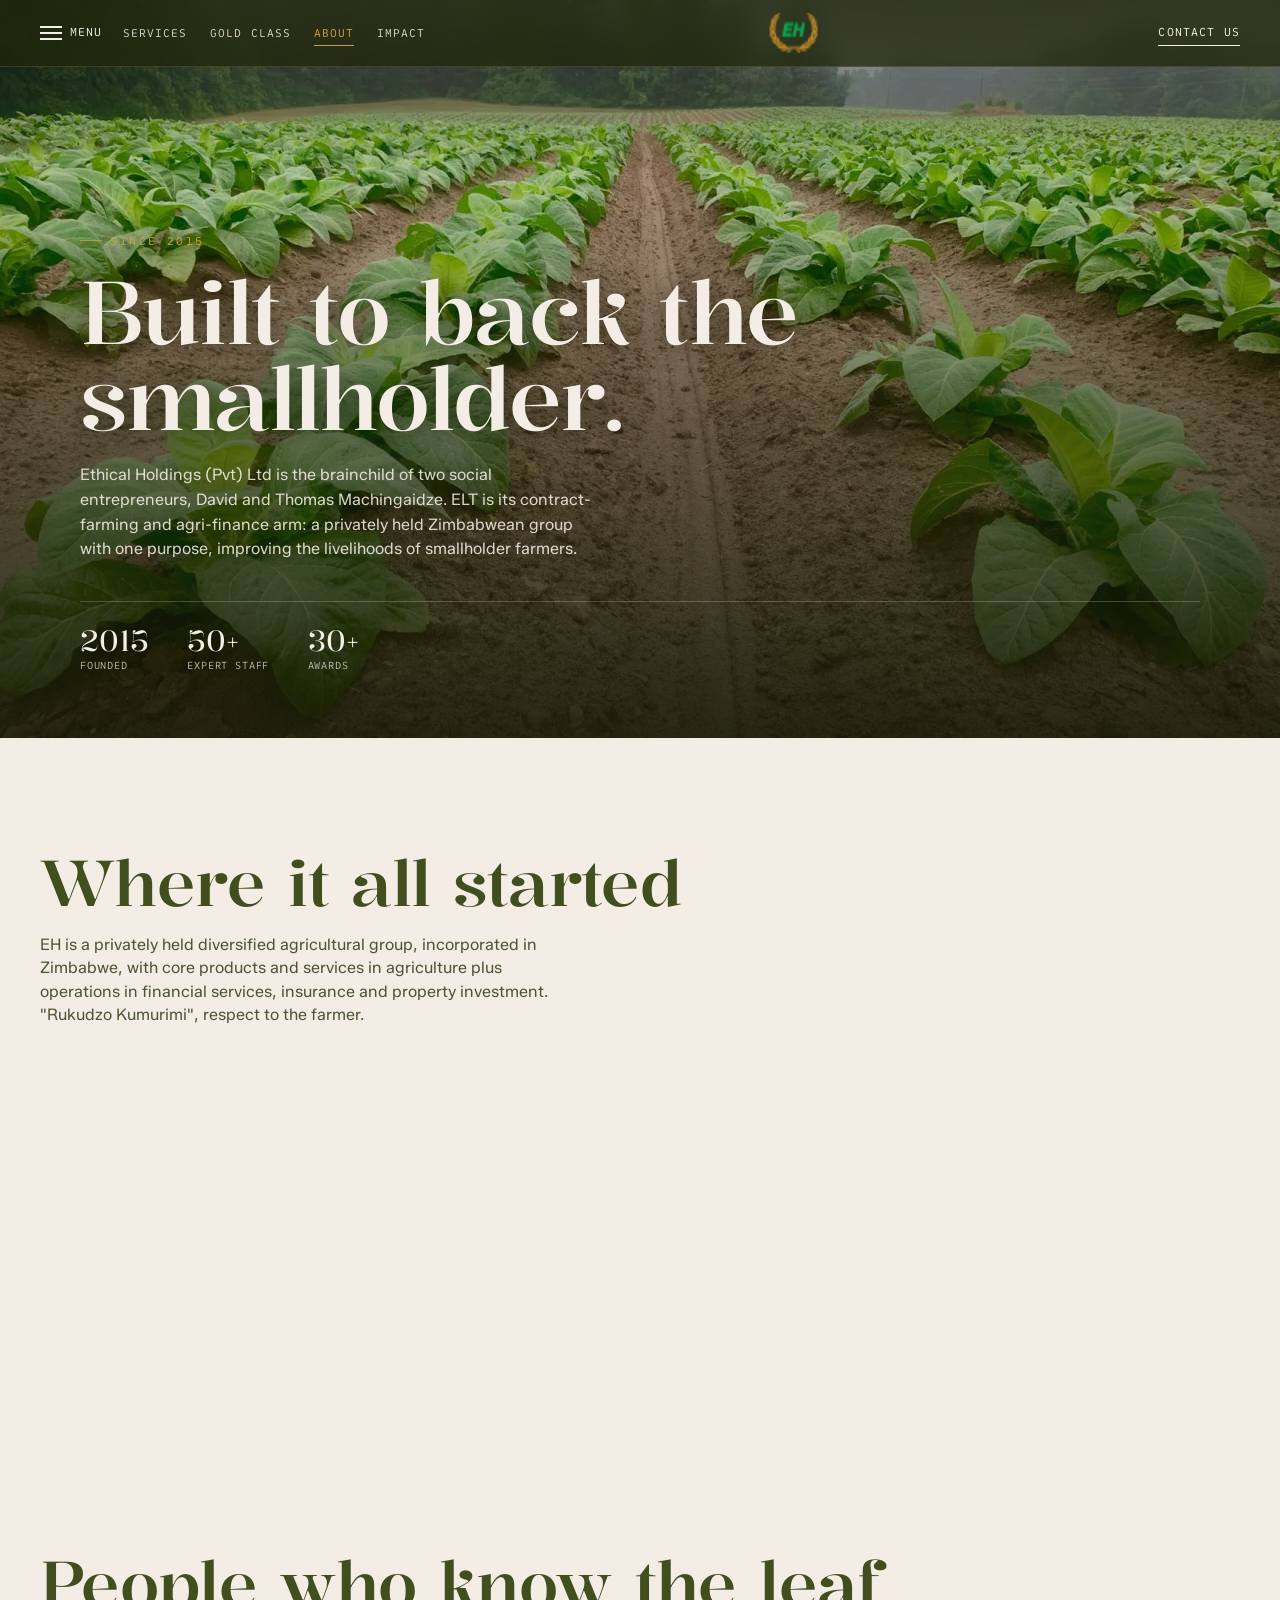
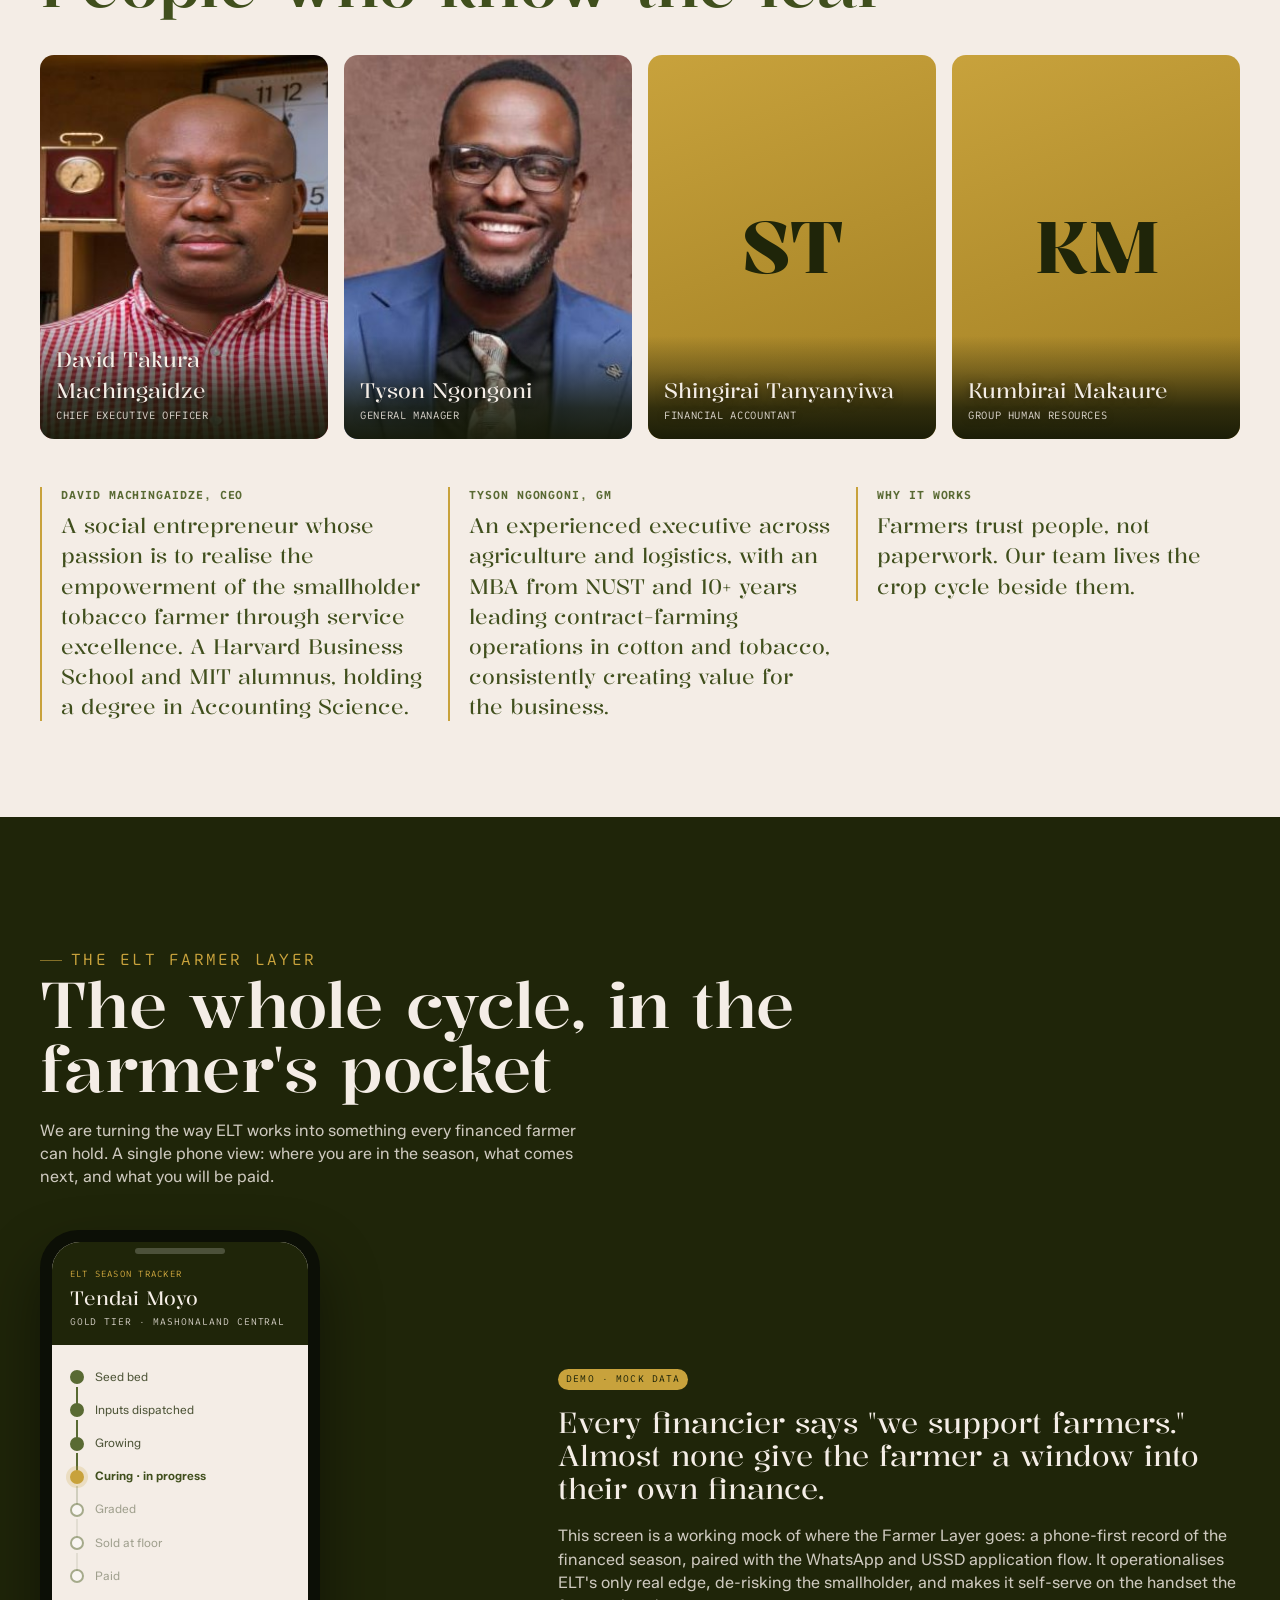
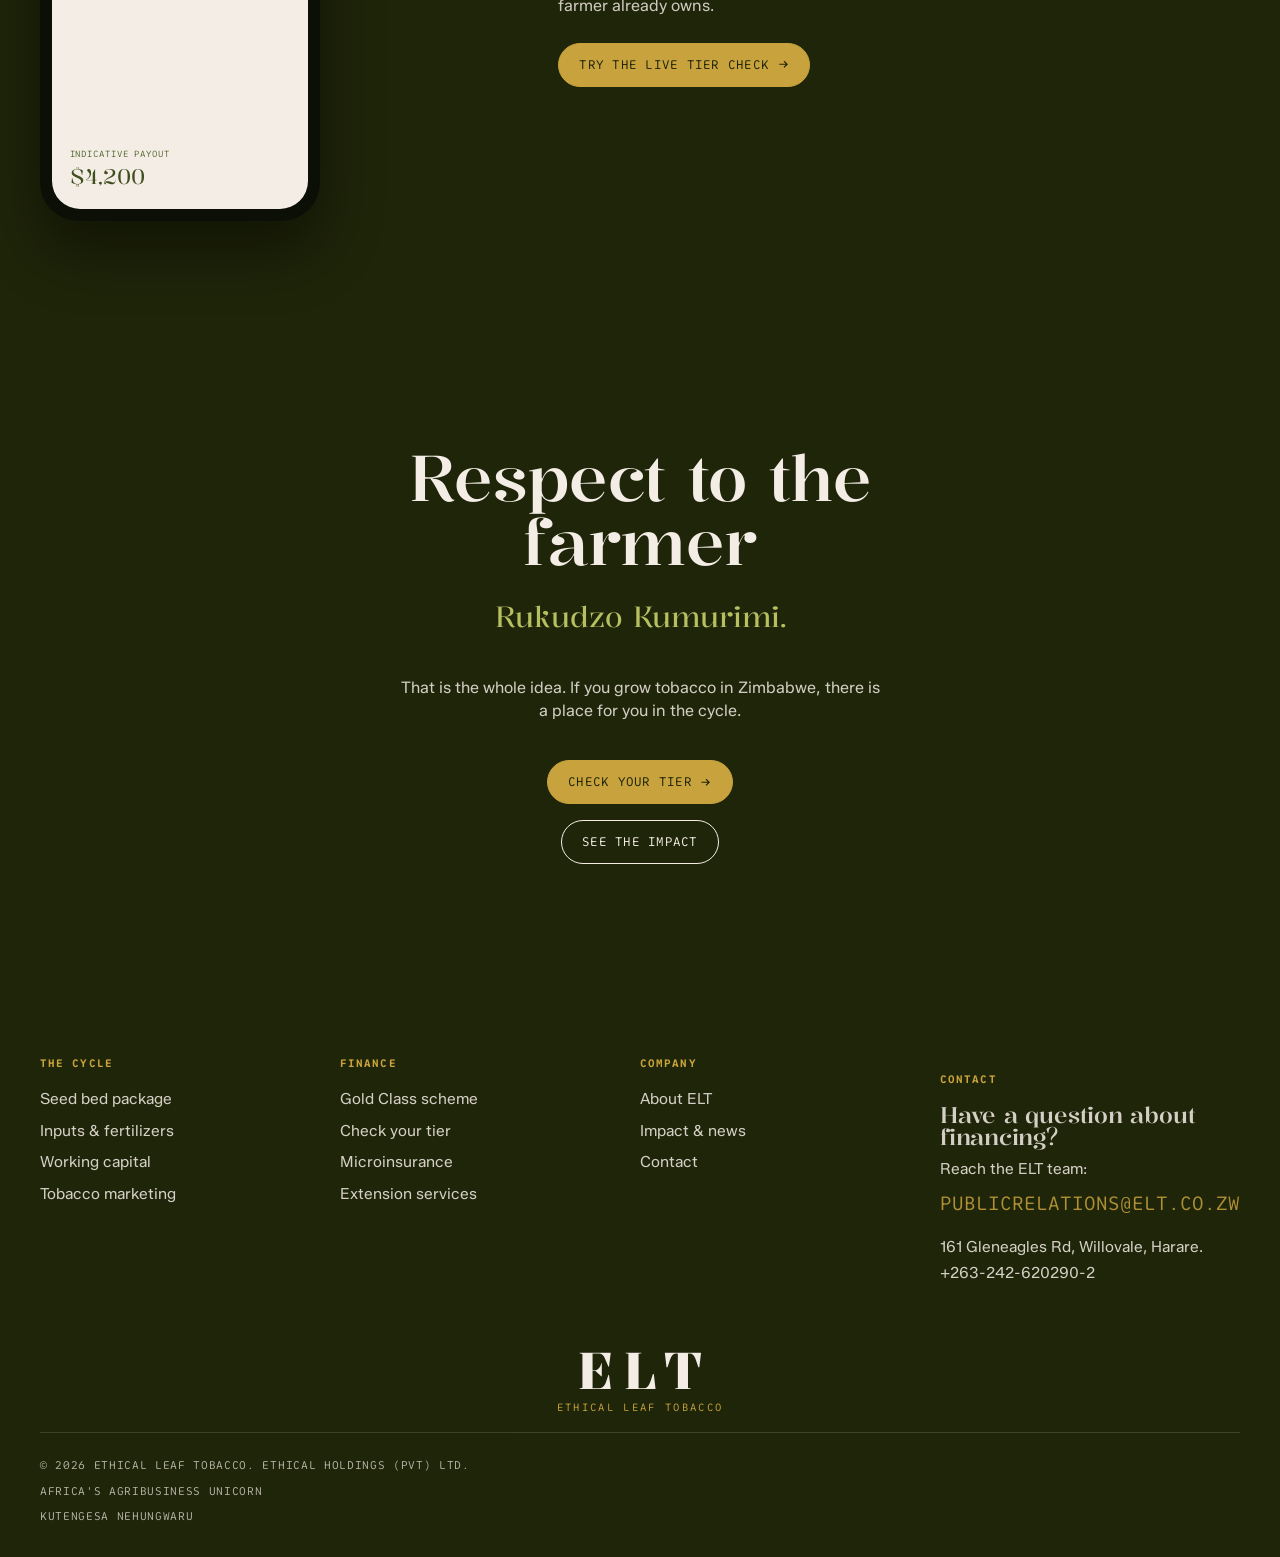
==== commit b340a6a3: "ELT preview: calm whole-line text reveal (drop letter-by-letter); gate the 237-frame scrub/grow prel" ====
--- a/about.html
+++ b/about.html
@@ -10,7 +10,7 @@
 <link rel="preconnect" href="https://fonts.gstatic.com" crossorigin>
 <link href="https://fonts.googleapis.com/css2?family=Kalnia:wght@300;400;500;600&family=Zalando+Sans:ital,wght@0,300;0,400;0,500;0,600;1,400&family=SUSE+Mono:wght@400;500;600&display=swap" rel="stylesheet">
 <link rel="stylesheet" href="assets/lib/splide.min.css">
-<link rel="stylesheet" href="styles.css?v=r16">
+<link rel="stylesheet" href="styles.css?v=r17">
 <script>document.documentElement.classList.remove('no-js');document.documentElement.classList.add('js');</script>
 <meta property="og:type" content="website">
 <meta property="og:title" content="About | Ethical Leaf Tobacco">
@@ -305,7 +305,7 @@
 <script src="assets/lib/ScrollTrigger.min.js"></script>
 <script src="assets/lib/SplitText.min.js"></script>
 <script src="assets/lib/splide.min.js"></script>
-<script src="app.js?v=r16"></script>
+<script src="app.js?v=r17"></script>
 
 </body>
 </html>
